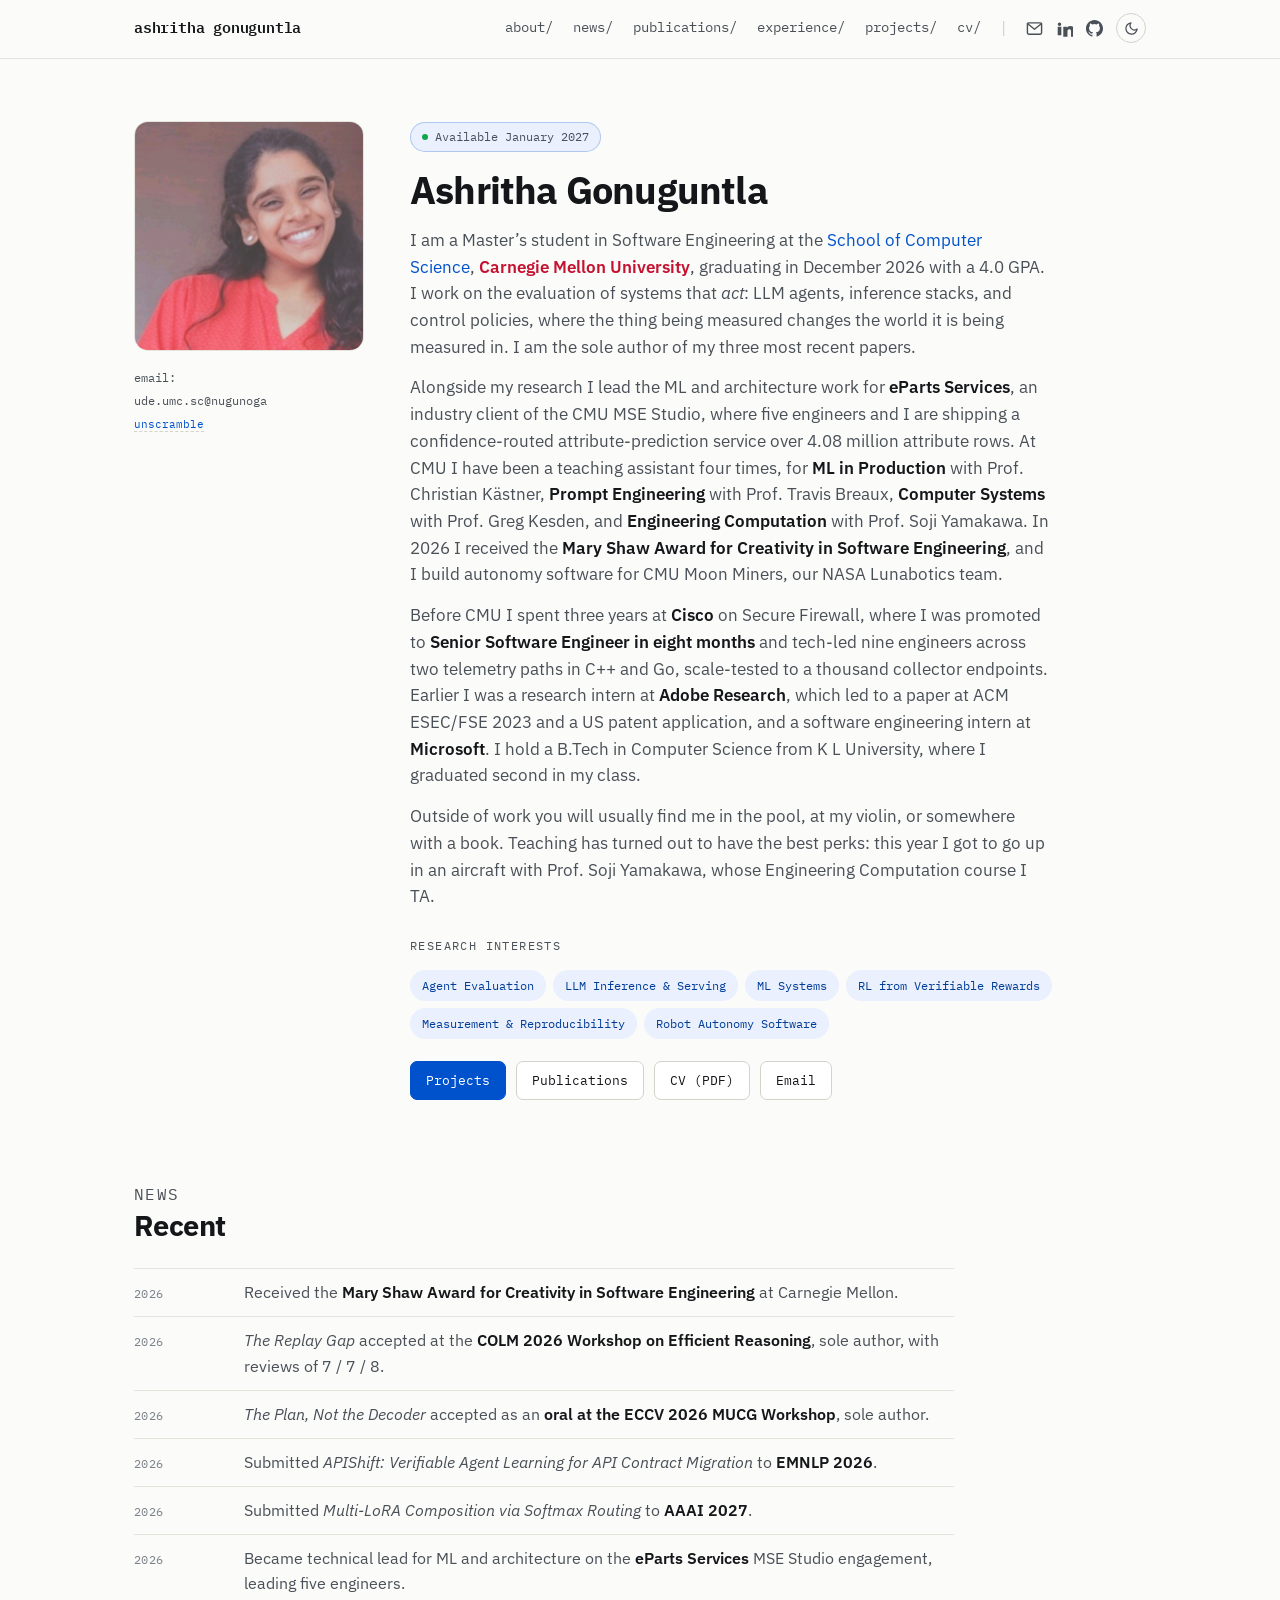
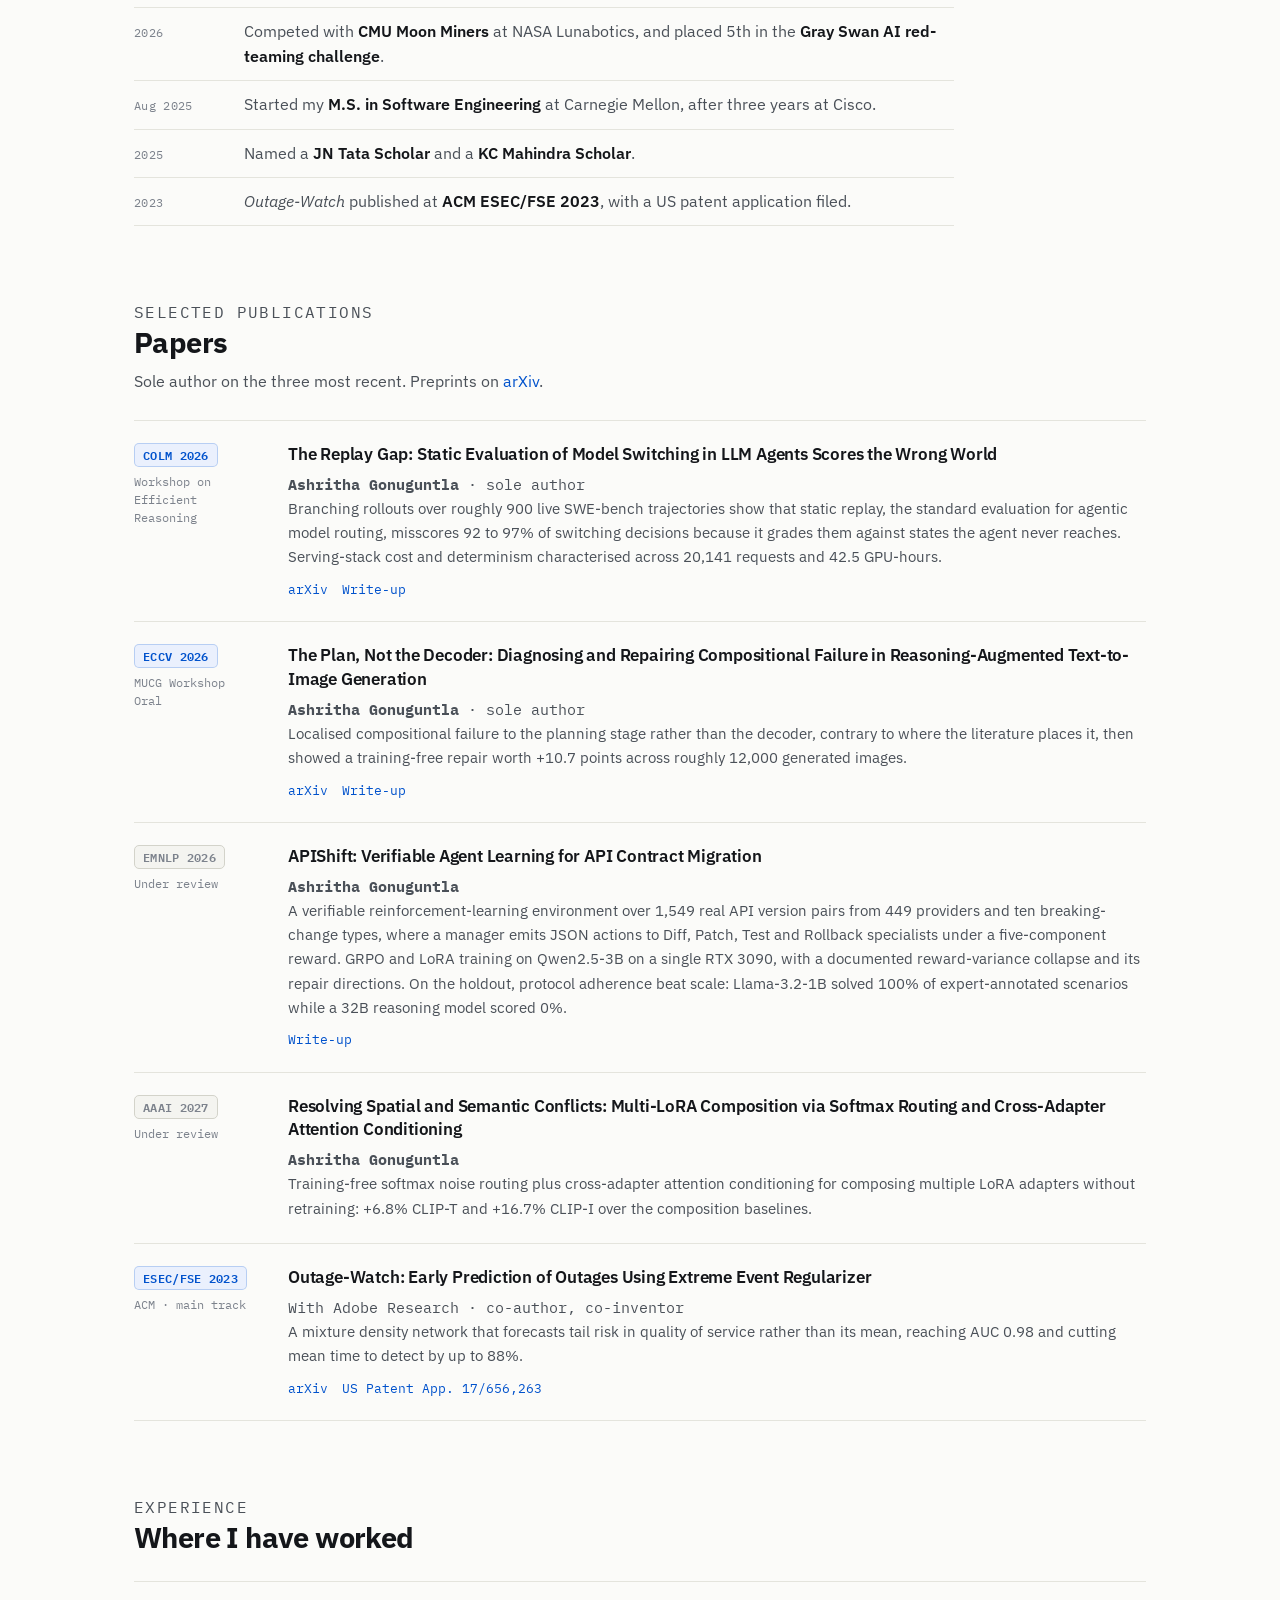
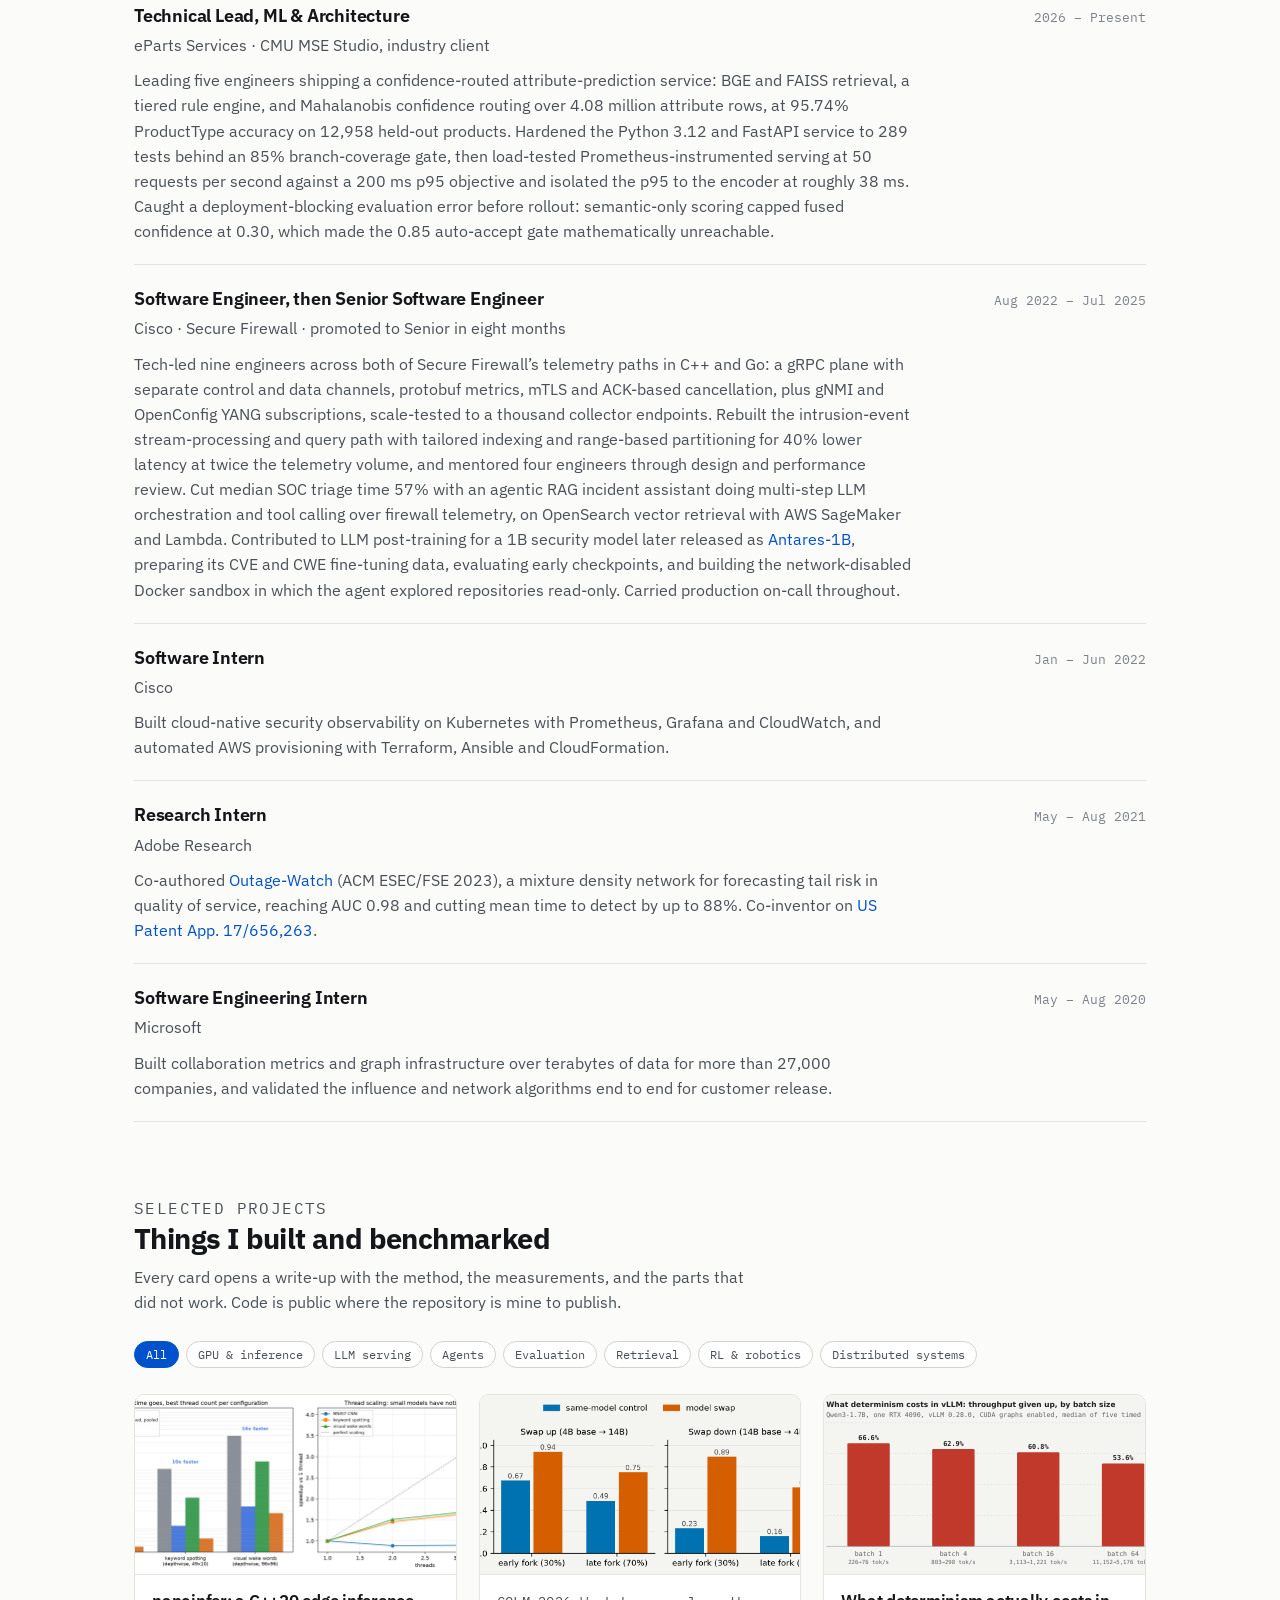
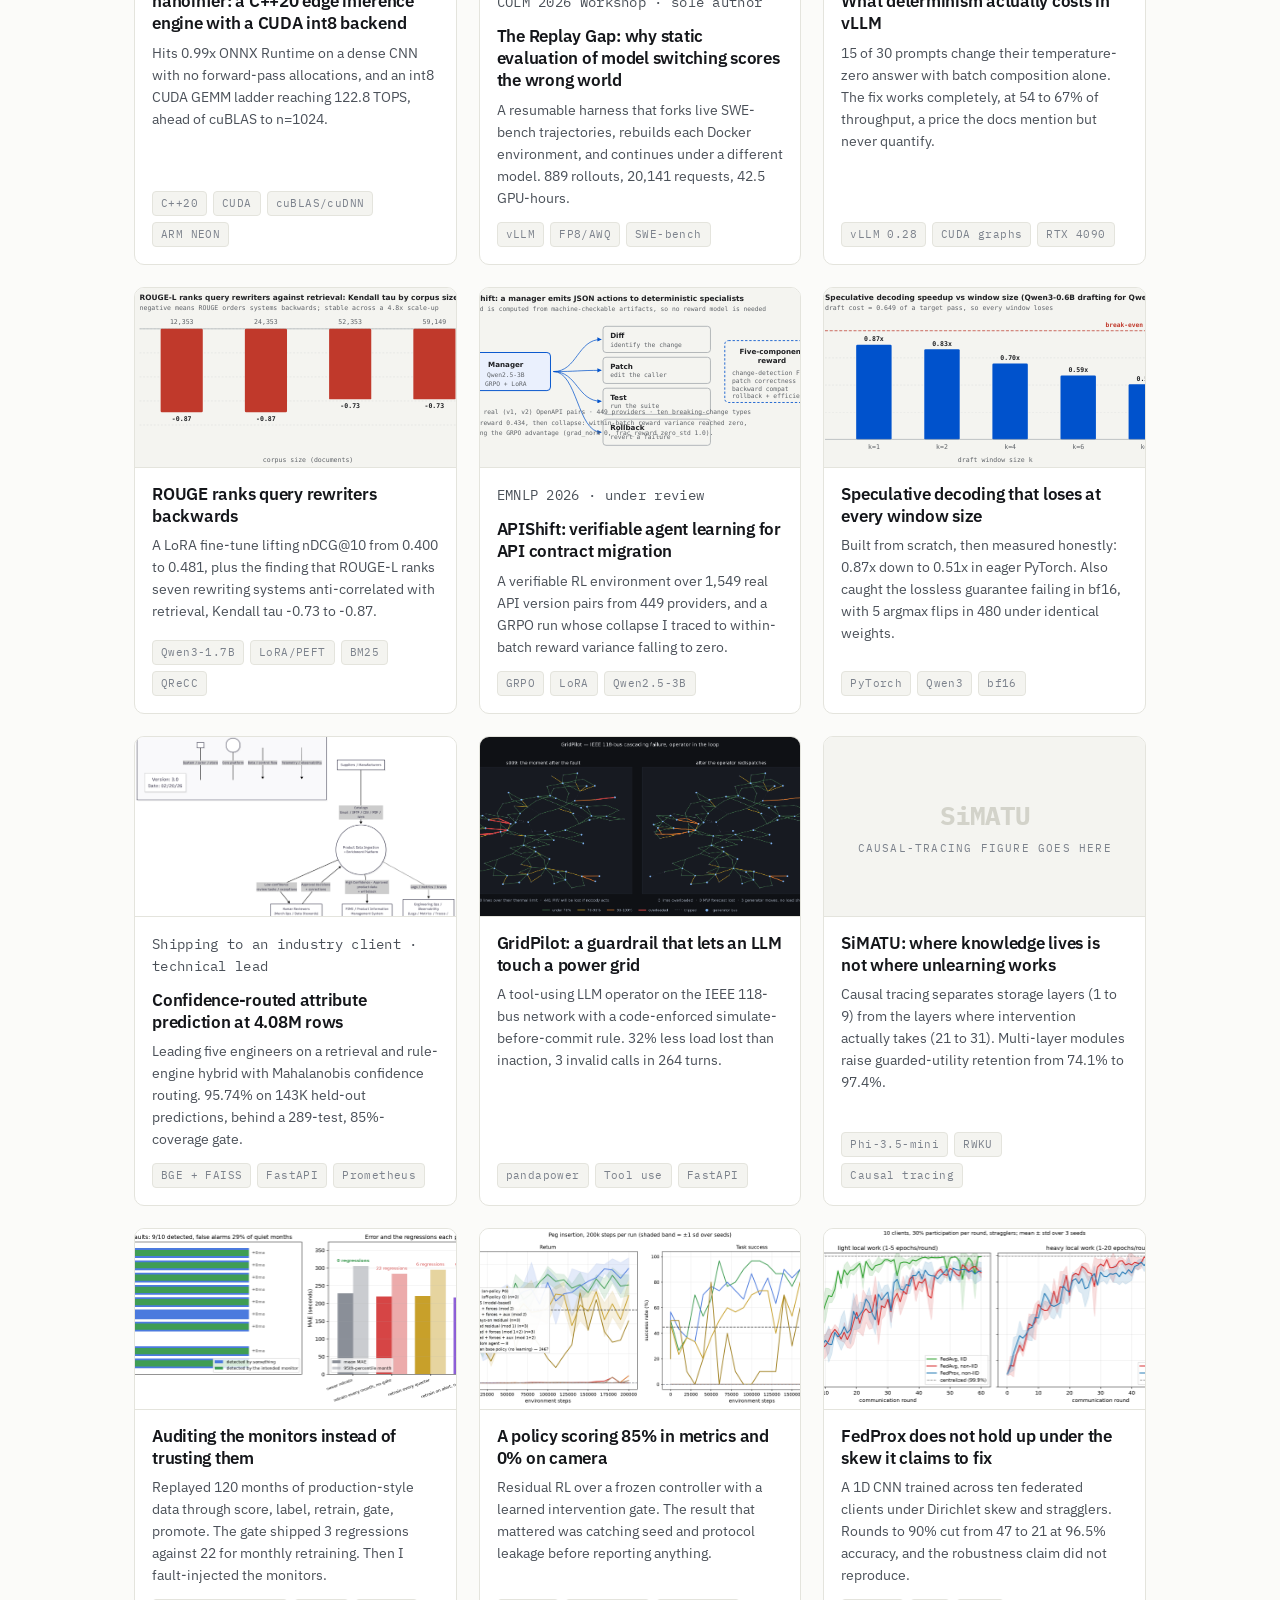
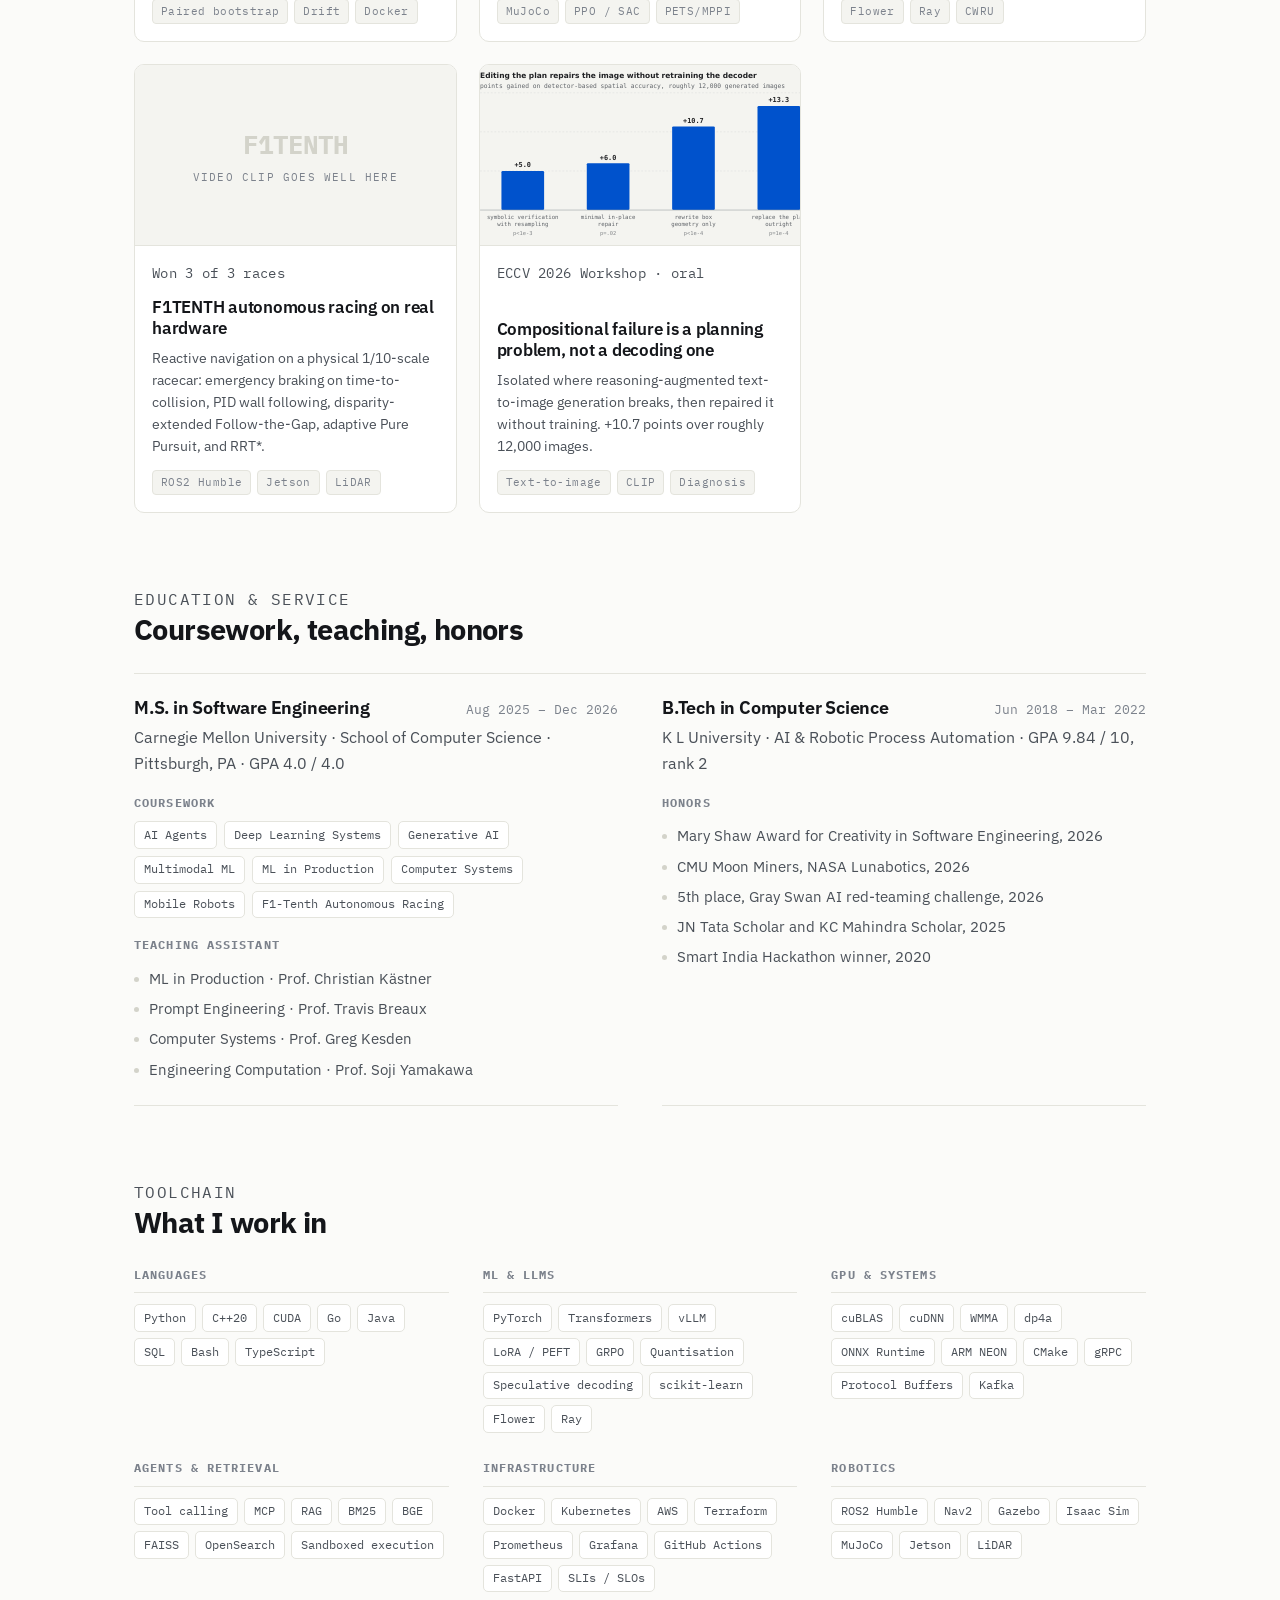
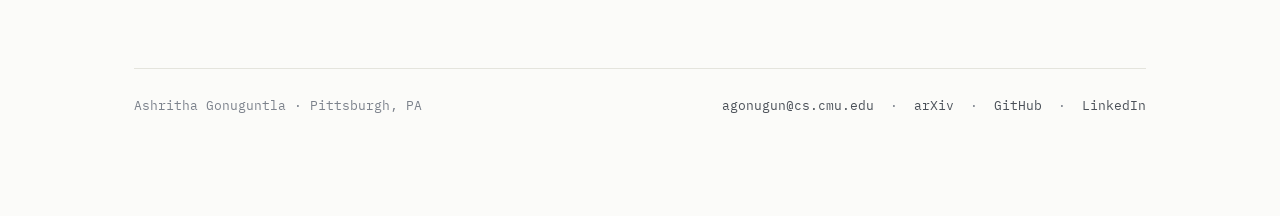
==== index.html @ 60dd76c8 "Remove the Research section; fix two refuted claims in the write-ups Research section and its nav li" ====
<!DOCTYPE html>
<html lang="en">
<head>
<meta charset="utf-8">
<meta name="viewport" content="width=device-width, initial-scale=1">
<title>Ashritha Gonuguntla</title>
<meta name="description" content="Ashritha Gonuguntla, M.S. in Software Engineering at Carnegie Mellon University. Research on the evaluation of systems that act: LLM agents, inference stacks, and control policies.">
<meta property="og:title" content="Ashritha Gonuguntla">
<meta property="og:description" content="Research on the evaluation of systems that act. Agent evaluation, LLM serving, CUDA inference, distributed telemetry.">
<meta property="og:type" content="website">
<link rel="icon" href="assets/img/favicon.svg" type="image/svg+xml">
<link rel="preconnect" href="https://fonts.googleapis.com">
<link rel="preconnect" href="https://fonts.gstatic.com" crossorigin>
<link href="https://fonts.googleapis.com/css2?family=IBM+Plex+Mono:wght@400;500;600&family=IBM+Plex+Sans:ital,wght@0,400;0,500;0,600;0,700;1,400&display=swap" rel="stylesheet">
<link rel="stylesheet" href="assets/css/site.css">
</head>
<body>

<nav class="nav">
  <div class="nav__inner">
    <a href="index.html" class="nav__name">ashritha gonuguntla</a>
    <button class="nav__burger" aria-label="Menu" aria-expanded="false"><span></span><span></span><span></span></button>
    <div class="nav__right">
      <a href="#about" class="nav__link">about/</a>
      <a href="#news" class="nav__link">news/</a>
      <a href="#publications" class="nav__link">publications/</a>
      <a href="#experience" class="nav__link">experience/</a>
      <a href="#projects" class="nav__link">projects/</a>
      <a href="Ashritha_Gonuguntla_CV.pdf" target="_blank" class="nav__link">cv/</a>
      <span class="nav__div">|</span>
      <div class="nav__icons">
        <a href="mailto:agonugun@cs.cmu.edu" aria-label="Email" title="agonugun@cs.cmu.edu">
          <svg width="17" height="17" viewBox="0 0 24 24" fill="none" stroke="currentColor" stroke-width="2" stroke-linecap="round" stroke-linejoin="round"><rect x="2" y="4" width="20" height="16" rx="2"/><path d="M22 5l-10 8L2 5"/></svg>
        </a>
        <a href="https://linkedin.com/in/ashrithagonuguntla" target="_blank" rel="noopener" aria-label="LinkedIn">
          <svg width="17" height="17" viewBox="0 0 24 24" fill="currentColor"><path d="M4.98 3.5a2.5 2.5 0 1 1 0 5 2.5 2.5 0 0 1 0-5zM2.4 21.5h5.16V9.4H2.4v12.1zM10.3 9.4h4.94v1.66h.07c.69-1.24 2.37-2.55 4.88-2.55 5.22 0 6.18 3.24 6.18 7.46v7.53h-5.15v-6.68c0-1.6-.03-3.65-2.32-3.65-2.32 0-2.68 1.74-2.68 3.53v6.8H10.3V9.4z"/></svg>
        </a>
        <a href="https://github.com/AshrithaG" target="_blank" rel="noopener" aria-label="GitHub">
          <svg width="17" height="17" viewBox="0 0 24 24" fill="currentColor"><path d="M12 0C5.37 0 0 5.37 0 12c0 5.3 3.44 9.8 8.2 11.39.6.11.82-.26.82-.58 0-.28-.01-1.04-.01-2.04-3.34.72-4.04-1.61-4.04-1.61-.55-1.39-1.34-1.76-1.34-1.76-1.09-.74.08-.73.08-.73 1.2.08 1.84 1.24 1.84 1.24 1.07 1.83 2.81 1.3 3.5 1 .1-.78.42-1.3.76-1.6-2.67-.3-5.47-1.34-5.47-5.93 0-1.31.47-2.38 1.24-3.22-.14-.3-.54-1.52.1-3.18 0 0 1.01-.32 3.3 1.23a11.5 11.5 0 0 1 6 0c2.29-1.55 3.29-1.23 3.29-1.23.64 1.66.24 2.88.12 3.18.77.84 1.23 1.91 1.23 3.22 0 4.61-2.8 5.63-5.48 5.92.42.36.81 1.1.81 2.22 0 1.6-.01 2.9-.01 3.29 0 .32.21.69.83.57C20.57 21.8 24 17.3 24 12 24 5.37 18.63 0 12 0z"/></svg>
        </a>
        <button class="nav__toggle" aria-label="Toggle theme"></button>
      </div>
    </div>
  </div>
  <div class="scrollbar"></div>
</nav>

<main class="wrap">

  <!-- ============ ABOUT ============ -->
  <section class="hero" id="about">
    <div class="hero__photo">
      <!-- Drop a square photo at assets/img/profile.jpg and it appears. Until then the
           placeholder below shows instead; site.js does the swap on load error. -->
      <img class="hero__img" src="assets/img/profile.jpg" alt="Ashritha Gonuguntla">
      <div class="hero__ph" hidden><b>AG</b>add photo at<br>assets/img/profile.jpg</div>

      <p class="hero__mail">
        email:<br>
        <span class="scram" data-rev="ude.umc.sc@nugunoga">ude.umc.sc@nugunoga</span><br>
        <button class="unscram" type="button">unscramble</button>
      </p>
    </div>

    <div class="hero__text">
      <span class="avail"><i></i>Available January 2027</span>
      <h1>Ashritha Gonuguntla</h1>

      <p>
        I am a Master&rsquo;s student in Software Engineering at the
        <a href="https://www.cmu.edu/scs/" target="_blank" rel="noopener">School of Computer Science</a>,
        <a href="https://www.cmu.edu/" target="_blank" rel="noopener"><span class="cmu-red">Carnegie Mellon University</span></a>,
        graduating in December 2026 with a 4.0 GPA. I work on the evaluation of systems that
        <em>act</em>: LLM agents, inference stacks, and control policies, where the thing being
        measured changes the world it is being measured in. I am the sole author of my three most
        recent papers.
      </p>

      <p>
        Alongside my research I lead the ML and architecture work for <strong>eParts
        Services</strong>, an industry client of the CMU MSE Studio, where five engineers and I are
        shipping a confidence-routed attribute-prediction service over 4.08 million attribute rows.
        At CMU I have been a teaching assistant four times, for <strong>ML in Production</strong>
        with Prof. Christian K&auml;stner, <strong>Prompt Engineering</strong> with Prof. Travis
        Breaux, <strong>Computer Systems</strong> with Prof. Greg Kesden, and <strong>Engineering
        Computation</strong> with Prof. Soji Yamakawa. In 2026 I received the <strong>Mary Shaw
        Award for Creativity in Software Engineering</strong>, and I build autonomy software for CMU
        Moon Miners, our NASA Lunabotics team.
      </p>

      <p>
        Before CMU I spent three years at <strong>Cisco</strong> on Secure Firewall, where I was
        promoted to <strong>Senior Software Engineer in eight months</strong> and tech-led nine
        engineers across two telemetry paths in C++ and Go, scale-tested to a thousand collector
        endpoints. Earlier I was a research intern at <strong>Adobe Research</strong>, which led to a
        paper at ACM ESEC/FSE 2023 and a US patent application, and a software engineering intern at
        <strong>Microsoft</strong>. I hold a B.Tech in Computer Science from K L University, where I
        graduated second in my class.
      </p>

      <p>
        Outside of work you will usually find me in the pool, at my violin, or somewhere with a book.
        Teaching has turned out to have the best perks: this year I got to go up in an aircraft with
        Prof. Soji Yamakawa, whose Engineering Computation course I TA.
      </p>

      <p class="kicker" style="margin-top:26px">Research interests</p>
      <div class="chips">
        <span>Agent Evaluation</span>
        <span>LLM Inference &amp; Serving</span>
        <span>ML Systems</span>
        <span>RL from Verifiable Rewards</span>
        <span>Measurement &amp; Reproducibility</span>
        <span>Robot Autonomy Software</span>
      </div>

      <div class="hero__cta">
        <a class="btn btn--solid" href="#projects">Projects</a>
        <a class="btn" href="#publications">Publications</a>
        <a class="btn" href="Ashritha_Gonuguntla_CV.pdf" target="_blank">CV (PDF)</a>
        <a class="btn" href="mailto:agonugun@cs.cmu.edu">Email</a>
      </div>
    </div>
  </section>

  <!-- ============ NEWS ============ -->
  <div class="section-head" id="news">
    <p class="kicker">News</p>
    <h2>Recent</h2>
  </div>

  <!-- REPLACE: add the exact months. Every item below is taken from your own CV, but only the
       Aug 2025 date is stated there, so the rest are years only. Fill them in before sharing. -->
  <ul class="news">
    <li><span class="news__d">2026</span>
      <span class="news__t">Received the <strong>Mary Shaw Award for Creativity in Software Engineering</strong> at Carnegie Mellon.</span></li>
    <li><span class="news__d">2026</span>
      <span class="news__t"><em>The Replay Gap</em> accepted at the <strong>COLM 2026 Workshop on Efficient Reasoning</strong>,
      sole author, with reviews of 7 / 7 / 8.</span></li>
    <li><span class="news__d">2026</span>
      <span class="news__t"><em>The Plan, Not the Decoder</em> accepted as an <strong>oral at the ECCV 2026 MUCG
      Workshop</strong>, sole author.</span></li>
    <li><span class="news__d">2026</span>
      <span class="news__t">Submitted <em>APIShift: Verifiable Agent Learning for API Contract Migration</em> to
      <strong>EMNLP 2026</strong>.</span></li>
    <li><span class="news__d">2026</span>
      <span class="news__t">Submitted <em>Multi-LoRA Composition via Softmax Routing</em> to <strong>AAAI 2027</strong>.</span></li>
    <li><span class="news__d">2026</span>
      <span class="news__t">Became technical lead for ML and architecture on the <strong>eParts Services</strong> MSE
      Studio engagement, leading five engineers.</span></li>
    <li><span class="news__d">2026</span>
      <span class="news__t">Competed with <strong>CMU Moon Miners</strong> at NASA Lunabotics, and placed 5th in the
      <strong>Gray Swan AI red-teaming challenge</strong>.</span></li>
    <li><span class="news__d">Aug 2025</span>
      <span class="news__t">Started my <strong>M.S. in Software Engineering</strong> at Carnegie Mellon, after three years
      at Cisco.</span></li>
    <li><span class="news__d">2025</span>
      <span class="news__t">Named a <strong>JN Tata Scholar</strong> and a <strong>KC Mahindra Scholar</strong>.</span></li>
    <li><span class="news__d">2023</span>
      <span class="news__t"><em>Outage-Watch</em> published at <strong>ACM ESEC/FSE 2023</strong>, with a US patent
      application filed.</span></li>
  </ul>

  <!-- ============ PUBLICATIONS ============ -->
  <div class="section-head" id="publications">
    <p class="kicker">Selected publications</p>
    <h2>Papers</h2>
    <p>Sole author on the three most recent. Preprints on <a href="https://arxiv.org/search/?searchtype=author&amp;query=Gonuguntla%2C+A" target="_blank" rel="noopener">arXiv</a>.</p>
  </div>

  <div class="pubs">

    <article class="pub">
      <div class="pub__venue">
        <span class="pub__badge">COLM 2026</span>
        <span class="pub__year">Workshop on<br>Efficient Reasoning</span>
      </div>
      <div>
        <h3><a href="https://arxiv.org/abs/2608.08239" target="_blank" rel="noopener">The Replay Gap: Static Evaluation of Model Switching in LLM Agents Scores the Wrong World</a></h3>
        <p class="pub__meta"><strong>Ashritha Gonuguntla</strong> &middot; sole author</p>
        <p>Branching rollouts over roughly 900 live SWE-bench trajectories show that static replay,
           the standard evaluation for agentic model routing, misscores 92 to 97% of switching
           decisions because it grades them against states the agent never reaches. Serving-stack
           cost and determinism characterised across 20,141 requests and 42.5 GPU-hours.</p>
        <div class="pub__links">
          <a href="https://arxiv.org/abs/2608.08239" target="_blank" rel="noopener">arXiv</a>
          <a href="projects/projects.html?p=replay-gap">Write-up</a>
        </div>
      </div>
    </article>

    <article class="pub">
      <div class="pub__venue">
        <span class="pub__badge">ECCV 2026</span>
        <span class="pub__year">MUCG Workshop<br>Oral</span>
      </div>
      <div>
        <h3><a href="https://arxiv.org/abs/2608.21713" target="_blank" rel="noopener">The Plan, Not the Decoder: Diagnosing and Repairing Compositional Failure in Reasoning-Augmented Text-to-Image Generation</a></h3>
        <p class="pub__meta"><strong>Ashritha Gonuguntla</strong> &middot; sole author</p>
        <p>Localised compositional failure to the planning stage rather than the decoder, contrary to
           where the literature places it, then showed a training-free repair worth +10.7 points
           across roughly 12,000 generated images.</p>
        <div class="pub__links">
          <a href="https://arxiv.org/abs/2608.21713" target="_blank" rel="noopener">arXiv</a>
          <a href="projects/projects.html?p=plan-not-the-decoder">Write-up</a>
        </div>
      </div>
    </article>

    

    <article class="pub">
      <div class="pub__venue">
        <span class="pub__badge pub__badge--review">EMNLP 2026</span>
        <span class="pub__year">Under review</span>
      </div>
      <div>
        <h3>APIShift: Verifiable Agent Learning for API Contract Migration</h3>
        <p class="pub__meta"><strong>Ashritha Gonuguntla</strong></p>
        <p>A verifiable reinforcement-learning environment over 1,549 real API version pairs from 449
           providers and ten breaking-change types, where a manager emits JSON actions to Diff,
           Patch, Test and Rollback specialists under a five-component reward. GRPO and LoRA training
           on Qwen2.5-3B on a single RTX 3090, with a documented reward-variance collapse and its
           repair directions. On the holdout, protocol adherence beat scale: Llama-3.2-1B solved 100%
           of expert-annotated scenarios while a 32B reasoning model scored 0%.</p>
        <div class="pub__links"><a href="projects/projects.html?p=apishift">Write-up</a></div>
      </div>
    </article>

    <article class="pub">
      <div class="pub__venue">
        <span class="pub__badge pub__badge--review">AAAI 2027</span>
        <span class="pub__year">Under review</span>
      </div>
      <div>
        <h3>Resolving Spatial and Semantic Conflicts: Multi-LoRA Composition via Softmax Routing and Cross-Adapter Attention Conditioning</h3>
        <p class="pub__meta"><strong>Ashritha Gonuguntla</strong></p>
        <p>Training-free softmax noise routing plus cross-adapter attention conditioning for composing
           multiple LoRA adapters without retraining: +6.8% CLIP-T and +16.7% CLIP-I over the
           composition baselines.</p>
      </div>
    </article>

    <article class="pub">
      <div class="pub__venue">
        <span class="pub__badge">ESEC/FSE 2023</span>
        <span class="pub__year">ACM &middot; main track</span>
      </div>
      <div>
        <h3><a href="https://arxiv.org/abs/2309.17340" target="_blank" rel="noopener">Outage-Watch: Early Prediction of Outages Using Extreme Event Regularizer</a></h3>
        <p class="pub__meta">With Adobe Research &middot; co-author, co-inventor</p>
        <p>A mixture density network that forecasts tail risk in quality of service rather than its
           mean, reaching AUC 0.98 and cutting mean time to detect by up to 88%.</p>
        <div class="pub__links">
          <a href="https://arxiv.org/abs/2309.17340" target="_blank" rel="noopener">arXiv</a>
          <a href="https://patents.google.com/patent/US20230306318A1/en" target="_blank" rel="noopener">US Patent App. 17/656,263</a>
        </div>
      </div>
    </article>

  </div>

  <!-- ============ EXPERIENCE ============ -->
  <div class="section-head" id="experience">
    <p class="kicker">Experience</p>
    <h2>Where I have worked</h2>
  </div>

  <div class="xpp">

    <article class="xpp__item">
      <div class="xpp__head">
        <h3>Technical Lead, ML &amp; Architecture</h3>
        <span class="xpp__date">2026 &ndash; Present</span>
      </div>
      <p class="xpp__org">eParts Services &middot; CMU MSE Studio, industry client</p>
      <p>
        Leading five engineers shipping a confidence-routed attribute-prediction service: BGE and
        FAISS retrieval, a tiered rule engine, and Mahalanobis confidence routing over 4.08 million
        attribute rows, at 95.74% ProductType accuracy on 12,958 held-out products. Hardened the
        Python 3.12 and FastAPI service to 289 tests behind an 85% branch-coverage gate, then
        load-tested Prometheus-instrumented serving at 50 requests per second against a 200 ms p95
        objective and isolated the p95 to the encoder at roughly 38 ms. Caught a deployment-blocking
        evaluation error before rollout: semantic-only scoring capped fused confidence at 0.30,
        which made the 0.85 auto-accept gate mathematically unreachable.
      </p>
    </article>

    <article class="xpp__item">
      <div class="xpp__head">
        <h3>Software Engineer, then Senior Software Engineer</h3>
        <span class="xpp__date">Aug 2022 &ndash; Jul 2025</span>
      </div>
      <p class="xpp__org">Cisco &middot; Secure Firewall &middot; promoted to Senior in eight months</p>
      <p>
        Tech-led nine engineers across both of Secure Firewall&rsquo;s telemetry paths in C++ and Go:
        a gRPC plane with separate control and data channels, protobuf metrics, mTLS and ACK-based
        cancellation, plus gNMI and OpenConfig YANG subscriptions, scale-tested to a thousand
        collector endpoints. Rebuilt the intrusion-event stream-processing and query path with
        tailored indexing and range-based partitioning for 40% lower latency at twice the telemetry
        volume, and mentored four engineers through design and performance review. Cut median SOC
        triage time 57% with an agentic RAG incident assistant doing multi-step LLM orchestration and
        tool calling over firewall telemetry, on OpenSearch vector retrieval with AWS SageMaker and
        Lambda. Contributed to LLM post-training for a 1B security model later released as
        <a href="https://huggingface.co/fdtn-ai/antares-1b" target="_blank" rel="noopener">Antares-1B</a>,
        preparing its CVE and CWE fine-tuning data, evaluating early checkpoints, and building the
        network-disabled Docker sandbox in which the agent explored repositories read-only. Carried
        production on-call throughout.
      </p>
    </article>

    <article class="xpp__item">
      <div class="xpp__head">
        <h3>Software Intern</h3>
        <span class="xpp__date">Jan &ndash; Jun 2022</span>
      </div>
      <p class="xpp__org">Cisco</p>
      <p>
        Built cloud-native security observability on Kubernetes with Prometheus, Grafana and
        CloudWatch, and automated AWS provisioning with Terraform, Ansible and CloudFormation.
      </p>
    </article>

    <article class="xpp__item">
      <div class="xpp__head">
        <h3>Research Intern</h3>
        <span class="xpp__date">May &ndash; Aug 2021</span>
      </div>
      <p class="xpp__org">Adobe Research</p>
      <p>
        Co-authored <a href="https://arxiv.org/abs/2309.17340" target="_blank" rel="noopener">Outage-Watch</a>
        (ACM ESEC/FSE 2023), a mixture density network for forecasting tail risk in quality of
        service, reaching AUC 0.98 and cutting mean time to detect by up to 88%. Co-inventor on
        <a href="https://patents.google.com/patent/US20230306318A1/en" target="_blank" rel="noopener">US Patent App. 17/656,263</a>.
      </p>
    </article>

    <article class="xpp__item">
      <div class="xpp__head">
        <h3>Software Engineering Intern</h3>
        <span class="xpp__date">May &ndash; Aug 2020</span>
      </div>
      <p class="xpp__org">Microsoft</p>
      <p>
        Built collaboration metrics and graph infrastructure over terabytes of data for more than
        27,000 companies, and validated the influence and network algorithms end to end for customer
        release.
      </p>
    </article>

  </div>

  <!-- ============ PROJECTS ============ -->
  <div class="section-head" id="projects">
    <p class="kicker">Selected projects</p>
    <h2>Things I built and benchmarked</h2>
    <p>Every card opens a write-up with the method, the measurements, and the parts that did not work.
       Code is public where the repository is mine to publish.</p>
  </div>

  <div class="filters">
    <button class="filter on" data-filter="all">All</button>
    <button class="filter" data-filter="gpu">GPU &amp; inference</button>
    <button class="filter" data-filter="serving">LLM serving</button>
    <button class="filter" data-filter="agents">Agents</button>
    <button class="filter" data-filter="eval">Evaluation</button>
    <button class="filter" data-filter="retrieval">Retrieval</button>
    <button class="filter" data-filter="rl">RL &amp; robotics</button>
    <button class="filter" data-filter="distributed">Distributed systems</button>
  </div>

  <div class="grid">

    <a class="card" href="projects/projects.html?p=nanoinfer" data-tags="gpu|serving">
      <div class="card__media"><img src="projects/nanoinfer/images/hero.png" alt=""></div>
      <div class="card__body">
        <h3 class="card__title">nanoinfer: a C++20 edge inference engine with a CUDA int8 backend</h3>
        <p>Hits 0.99x ONNX Runtime on a dense CNN with no forward-pass allocations, and an int8 CUDA GEMM
           ladder reaching 122.8 TOPS, ahead of cuBLAS to n=1024.</p>
        <div class="card__tags"><span class="tag">C++20</span><span class="tag">CUDA</span><span class="tag">cuBLAS/cuDNN</span><span class="tag">ARM NEON</span></div>
      </div>
    </a>

    <a class="card" href="projects/projects.html?p=replay-gap" data-tags="serving|eval|agents">
      <div class="card__media"><img src="projects/replay-gap/images/hero.png" alt=""></div>
      <div class="card__body">
        <p class="card__note">COLM 2026 Workshop &middot; sole author</p>
        <h3 class="card__title">The Replay Gap: why static evaluation of model switching scores the wrong world</h3>
        <p>A resumable harness that forks live SWE-bench trajectories, rebuilds each Docker environment,
           and continues under a different model. 889 rollouts, 20,141 requests, 42.5 GPU-hours.</p>
        <div class="card__tags"><span class="tag">vLLM</span><span class="tag">FP8/AWQ</span><span class="tag">SWE-bench</span></div>
      </div>
    </a>

    <a class="card" href="projects/projects.html?p=batch-invariance" data-tags="serving|gpu">
      <div class="card__media"><img src="projects/batch-invariance/images/hero.svg" alt=""></div>
      <div class="card__body">
        <h3 class="card__title">What determinism actually costs in vLLM</h3>
        <p>15 of 30 prompts change their temperature-zero answer with batch composition alone. The fix
           works completely, at 54 to 67% of throughput, a price the docs mention but never quantify.</p>
        <div class="card__tags"><span class="tag">vLLM 0.28</span><span class="tag">CUDA graphs</span><span class="tag">RTX 4090</span></div>
      </div>
    </a>

    <a class="card" href="projects/projects.html?p=query-rewrite-eval" data-tags="retrieval|eval|serving">
      <div class="card__media"><img src="projects/query-rewrite-eval/images/hero.svg" alt=""></div>
      <div class="card__body">
        <h3 class="card__title">ROUGE ranks query rewriters backwards</h3>
        <p>A LoRA fine-tune lifting nDCG@10 from 0.400 to 0.481, plus the finding that ROUGE-L ranks
           seven rewriting systems anti-correlated with retrieval, Kendall tau -0.73 to -0.87.</p>
        <div class="card__tags"><span class="tag">Qwen3-1.7B</span><span class="tag">LoRA/PEFT</span><span class="tag">BM25</span><span class="tag">QReCC</span></div>
      </div>
    </a>

    <a class="card" href="projects/projects.html?p=apishift" data-tags="agents|eval">
      <div class="card__media"><img src="projects/apishift/images/hero.svg" alt=""></div>
      <div class="card__body">
        <p class="card__note">EMNLP 2026 &middot; under review</p>
        <h3 class="card__title">APIShift: verifiable agent learning for API contract migration</h3>
        <p>A verifiable RL environment over 1,549 real API version pairs from 449 providers, and a GRPO
           run whose collapse I traced to within-batch reward variance falling to zero.</p>
        <div class="card__tags"><span class="tag">GRPO</span><span class="tag">LoRA</span><span class="tag">Qwen2.5-3B</span></div>
      </div>
    </a>

    <a class="card" href="projects/projects.html?p=specdec" data-tags="serving|gpu|eval">
      <div class="card__media"><img src="projects/specdec/images/hero.svg" alt=""></div>
      <div class="card__body">
        <h3 class="card__title">Speculative decoding that loses at every window size</h3>
        <p>Built from scratch, then measured honestly: 0.87x down to 0.51x in eager PyTorch. Also caught
           the lossless guarantee failing in bf16, with 5 argmax flips in 480 under identical weights.</p>
        <div class="card__tags"><span class="tag">PyTorch</span><span class="tag">Qwen3</span><span class="tag">bf16</span></div>
      </div>
    </a>

    <a class="card" href="projects/projects.html?p=eparts" data-tags="retrieval|distributed">
      <div class="card__media"><img src="projects/eparts/images/context.png" alt=""></div>
      <div class="card__body">
        <p class="card__note">Shipping to an industry client &middot; technical lead</p>
        <h3 class="card__title">Confidence-routed attribute prediction at 4.08M rows</h3>
        <p>Leading five engineers on a retrieval and rule-engine hybrid with Mahalanobis confidence
           routing. 95.74% on 143K held-out predictions, behind a 289-test, 85%-coverage gate.</p>
        <div class="card__tags"><span class="tag">BGE + FAISS</span><span class="tag">FastAPI</span><span class="tag">Prometheus</span></div>
      </div>
    </a>

    <a class="card" href="projects/projects.html?p=gridpilot" data-tags="agents|eval">
      <div class="card__media"><img src="projects/gridpilot/images/hero.png" alt=""></div>
      <div class="card__body">
        <h3 class="card__title">GridPilot: a guardrail that lets an LLM touch a power grid</h3>
        <p>A tool-using LLM operator on the IEEE 118-bus network with a code-enforced
           simulate-before-commit rule. 32% less load lost than inaction, 3 invalid calls in 264 turns.</p>
        <div class="card__tags"><span class="tag">pandapower</span><span class="tag">Tool use</span><span class="tag">FastAPI</span></div>
      </div>
    </a>

    <a class="card" href="projects/projects.html?p=simatu" data-tags="eval">
      <div class="card__media"><div class="card__ph"><b>SiMATU</b>causal-tracing figure goes here</div></div>
      <div class="card__body">
        <h3 class="card__title">SiMATU: where knowledge lives is not where unlearning works</h3>
        <p>Causal tracing separates storage layers (1 to 9) from the layers where intervention actually
           takes (21 to 31). Multi-layer modules raise guarded-utility retention from 74.1% to 97.4%.</p>
        <div class="card__tags"><span class="tag">Phi-3.5-mini</span><span class="tag">RWKU</span><span class="tag">Causal tracing</span></div>
      </div>
    </a>

    <a class="card" href="projects/projects.html?p=mlops-replay" data-tags="eval|distributed">
      <div class="card__media"><img src="projects/mlops-replay/images/hero.png" alt=""></div>
      <div class="card__body">
        <h3 class="card__title">Auditing the monitors instead of trusting them</h3>
        <p>Replayed 120 months of production-style data through score, label, retrain, gate, promote. The
           gate shipped 3 regressions against 22 for monthly retraining. Then I fault-injected the monitors.</p>
        <div class="card__tags"><span class="tag">Paired bootstrap</span><span class="tag">Drift</span><span class="tag">Docker</span></div>
      </div>
    </a>

    <a class="card" href="projects/projects.html?p=gated-residual-rl" data-tags="rl|eval">
      <div class="card__media"><img src="projects/gated-residual-rl/images/hero.png" alt=""></div>
      <div class="card__body">
        <h3 class="card__title">A policy scoring 85% in metrics and 0% on camera</h3>
        <p>Residual RL over a frozen controller with a learned intervention gate. The result that mattered
           was catching seed and protocol leakage before reporting anything.</p>
        <div class="card__tags"><span class="tag">MuJoCo</span><span class="tag">PPO / SAC</span><span class="tag">PETS/MPPI</span></div>
      </div>
    </a>

    <a class="card" href="projects/projects.html?p=federated-fault-diagnosis" data-tags="distributed|rl">
      <div class="card__media"><img src="projects/federated-fault-diagnosis/images/hero.png" alt=""></div>
      <div class="card__body">
        <h3 class="card__title">FedProx does not hold up under the skew it claims to fix</h3>
        <p>A 1D CNN trained across ten federated clients under Dirichlet skew and stragglers. Rounds to
           90% cut from 47 to 21 at 96.5% accuracy, and the robustness claim did not reproduce.</p>
        <div class="card__tags"><span class="tag">Flower</span><span class="tag">Ray</span><span class="tag">CWRU</span></div>
      </div>
    </a>

    <a class="card" href="projects/projects.html?p=f1tenth" data-tags="rl">
      <div class="card__media"><div class="card__ph"><b>F1TENTH</b>video clip goes well here</div></div>
      <div class="card__body">
        <p class="card__note">Won 3 of 3 races</p>
        <h3 class="card__title">F1TENTH autonomous racing on real hardware</h3>
        <p>Reactive navigation on a physical 1/10-scale racecar: emergency braking on time-to-collision,
           PID wall following, disparity-extended Follow-the-Gap, adaptive Pure Pursuit, and RRT*.</p>
        <div class="card__tags"><span class="tag">ROS2 Humble</span><span class="tag">Jetson</span><span class="tag">LiDAR</span></div>
      </div>
    </a>

    <a class="card" href="projects/projects.html?p=plan-not-the-decoder" data-tags="eval">
      <div class="card__media"><img src="projects/plan-not-the-decoder/images/hero.svg" alt=""></div>
      <div class="card__body">
        <p class="card__note">ECCV 2026 Workshop &middot; oral</p>
        <h3 class="card__title">Compositional failure is a planning problem, not a decoding one</h3>
        <p>Isolated where reasoning-augmented text-to-image generation breaks, then repaired it without
           training. +10.7 points over roughly 12,000 images.</p>
        <div class="card__tags"><span class="tag">Text-to-image</span><span class="tag">CLIP</span><span class="tag">Diagnosis</span></div>
      </div>
    </a>

    

  </div>

  <!-- ============ EDUCATION & SERVICE ============ -->
  <div class="section-head" id="education">
    <p class="kicker">Education &amp; service</p>
    <h2>Coursework, teaching, honors</h2>
  </div>

  <div class="edu">
    <article class="xpp__item">
      <div class="xpp__head">
        <h3>M.S. in Software Engineering</h3>
        <span class="xpp__date">Aug 2025 &ndash; Dec 2026</span>
      </div>
      <p class="xpp__org">Carnegie Mellon University &middot; School of Computer Science &middot; Pittsburgh, PA &middot; GPA 4.0 / 4.0</p>
      <h4>Coursework</h4>
      <div class="chips chips--sm">
        <span>AI Agents</span><span>Deep Learning Systems</span><span>Generative AI</span>
        <span>Multimodal ML</span><span>ML in Production</span><span>Computer Systems</span>
        <span>Mobile Robots</span><span>F1-Tenth Autonomous Racing</span>
      </div>
      <h4>Teaching assistant</h4>
      <ul class="plain">
        <li>ML in Production &middot; Prof. Christian K&auml;stner</li>
        <li>Prompt Engineering &middot; Prof. Travis Breaux</li>
        <li>Computer Systems &middot; Prof. Greg Kesden</li>
        <li>Engineering Computation &middot; Prof. Soji Yamakawa</li>
      </ul>
    </article>

    <article class="xpp__item">
      <div class="xpp__head">
        <h3>B.Tech in Computer Science</h3>
        <span class="xpp__date">Jun 2018 &ndash; Mar 2022</span>
      </div>
      <p class="xpp__org">K L University &middot; AI &amp; Robotic Process Automation &middot; GPA 9.84 / 10, rank 2</p>
      <h4>Honors</h4>
      <ul class="plain">
        <li>Mary Shaw Award for Creativity in Software Engineering, 2026</li>
        <li>CMU Moon Miners, NASA Lunabotics, 2026</li>
        <li>5th place, Gray Swan AI red-teaming challenge, 2026</li>
        <li>JN Tata Scholar and KC Mahindra Scholar, 2025</li>
        <li>Smart India Hackathon winner, 2020</li>
      </ul>
    </article>
  </div>

  <!-- ============ TOOLCHAIN ============ -->
  <div class="section-head" id="toolchain">
    <p class="kicker">Toolchain</p>
    <h2>What I work in</h2>
  </div>

  <div class="tools">
    <div>
      <h4>Languages</h4>
      <div class="tools__tags"><span>Python</span><span>C++20</span><span>CUDA</span><span>Go</span><span>Java</span><span>SQL</span><span>Bash</span><span>TypeScript</span></div>
    </div>
    <div>
      <h4>ML &amp; LLMs</h4>
      <div class="tools__tags"><span>PyTorch</span><span>Transformers</span><span>vLLM</span><span>LoRA / PEFT</span><span>GRPO</span><span>Quantisation</span><span>Speculative decoding</span><span>scikit-learn</span><span>Flower</span><span>Ray</span></div>
    </div>
    <div>
      <h4>GPU &amp; systems</h4>
      <div class="tools__tags"><span>cuBLAS</span><span>cuDNN</span><span>WMMA</span><span>dp4a</span><span>ONNX Runtime</span><span>ARM NEON</span><span>CMake</span><span>gRPC</span><span>Protocol Buffers</span><span>Kafka</span></div>
    </div>
    <div>
      <h4>Agents &amp; retrieval</h4>
      <div class="tools__tags"><span>Tool calling</span><span>MCP</span><span>RAG</span><span>BM25</span><span>BGE</span><span>FAISS</span><span>OpenSearch</span><span>Sandboxed execution</span></div>
    </div>
    <div>
      <h4>Infrastructure</h4>
      <div class="tools__tags"><span>Docker</span><span>Kubernetes</span><span>AWS</span><span>Terraform</span><span>Prometheus</span><span>Grafana</span><span>GitHub Actions</span><span>FastAPI</span><span>SLIs / SLOs</span></div>
    </div>
    <div>
      <h4>Robotics</h4>
      <div class="tools__tags"><span>ROS2 Humble</span><span>Nav2</span><span>Gazebo</span><span>Isaac Sim</span><span>MuJoCo</span><span>Jetson</span><span>LiDAR</span></div>
    </div>
  </div>

  <footer class="footer">
    <span>Ashritha Gonuguntla &middot; Pittsburgh, PA</span>
    <span>
      <a href="mailto:agonugun@cs.cmu.edu">agonugun@cs.cmu.edu</a> &nbsp;&middot;&nbsp;
      <a href="https://arxiv.org/search/?searchtype=author&amp;query=Gonuguntla%2C+A" target="_blank" rel="noopener">arXiv</a> &nbsp;&middot;&nbsp;
      <a href="https://github.com/AshrithaG" target="_blank" rel="noopener">GitHub</a> &nbsp;&middot;&nbsp;
      <a href="https://linkedin.com/in/ashrithagonuguntla" target="_blank" rel="noopener">LinkedIn</a>
    </span>
  </footer>

</main>

<button class="gotop" aria-label="Back to top">
  <svg width="18" height="18" viewBox="0 0 24 24" fill="none" stroke="currentColor" stroke-width="2.5" stroke-linecap="round" stroke-linejoin="round"><polyline points="18 15 12 9 6 15"/></svg>
</button>

<script src="assets/js/site.js"></script>
</body>
</html>
---- assets/css/site.css ----
/* ============================================================
   ashrithag.github.io — base stylesheet
   ============================================================ */

:root {
  --bg:        #fbfbf9;
  --bg-alt:    #ffffff;
  --bg-sunk:   #f4f4f0;
  --ink:       #14161a;
  --ink-2:     #4a5058;
  --ink-3:     #7c828c;
  --line:      #e4e4dd;
  --line-2:    #d3d3ca;
  --accent:    #0052cc;
  --accent-2:  #003d99;
  --accent-soft: #eaf0fd;
  --cmu:       #c41230;
  --radius:    10px;
  --maxw:      1060px;
  --sans: "IBM Plex Sans", -apple-system, BlinkMacSystemFont, "Segoe UI", Helvetica, Arial, sans-serif;
  --mono: "IBM Plex Mono", ui-monospace, SFMono-Regular, Menlo, Consolas, monospace;
  --serif: "IBM Plex Serif", Georgia, serif;
}

html[data-theme="dark"] {
  --bg:        #0e1013;
  --bg-alt:    #15181d;
  --bg-sunk:   #1a1e24;
  --ink:       #eceef1;
  --ink-2:     #a8afb8;
  --ink-3:     #767d87;
  --line:      #262a31;
  --line-2:    #333943;
  --accent:    #6b9bff;
  --accent-2:  #93b6ff;
  --accent-soft: #16233d;
  --cmu:       #ff6b81;
}

* { box-sizing: border-box; }

html { scroll-behavior: smooth; scroll-padding-top: 90px; }
@media (prefers-reduced-motion: reduce) { html { scroll-behavior: auto; } }

body {
  margin: 0;
  background: var(--bg);
  color: var(--ink);
  font-family: var(--sans);
  font-size: 16.5px;
  line-height: 1.62;
  -webkit-font-smoothing: antialiased;
  text-rendering: optimizeLegibility;
}

a { color: var(--accent); text-decoration: none; }
a:hover { color: var(--accent-2); text-decoration: underline; text-underline-offset: 3px; }
img, video { max-width: 100%; }
::selection { background: var(--accent-soft); color: var(--ink); }

.cmu-red { color: var(--cmu); font-weight: 600; }

/* ---------- Nav ---------- */
.nav {
  position: sticky; top: 0; z-index: 60;
  background: color-mix(in srgb, var(--bg) 88%, transparent);
  backdrop-filter: saturate(180%) blur(12px);
  -webkit-backdrop-filter: saturate(180%) blur(12px);
  border-bottom: 1px solid var(--line);
}
.nav__inner {
  max-width: var(--maxw); margin: 0 auto;
  padding: 13px 24px;
  display: flex; align-items: center; justify-content: space-between; gap: 16px;
}
.nav__name {
  font-family: var(--mono); font-weight: 600; font-size: 15px;
  color: var(--ink); letter-spacing: -0.2px; white-space: nowrap;
}
.nav__name:hover { color: var(--accent); text-decoration: none; }
.nav__right { display: flex; align-items: center; gap: 20px; }
.nav__link {
  font-family: var(--mono); font-size: 13.5px; color: var(--ink-2);
  padding: 2px 0; border-bottom: 1.5px solid transparent;
}
.nav__link:hover, .nav__link.active { color: var(--accent); border-bottom-color: var(--accent); text-decoration: none; }
.nav__div { color: var(--line-2); user-select: none; }
.nav__icons { display: flex; align-items: center; gap: 13px; }
.nav__icons a { color: var(--ink-2); display: flex; }
.nav__icons a:hover { color: var(--accent); }
.nav__toggle {
  background: none; border: 1px solid var(--line-2); color: var(--ink-2);
  width: 30px; height: 30px; border-radius: 50%; cursor: pointer;
  display: flex; align-items: center; justify-content: center; padding: 0;
}
.nav__toggle:hover { color: var(--accent); border-color: var(--accent); }
.nav__burger { display: none; background: none; border: 0; cursor: pointer; padding: 6px; }
.nav__burger span { display: block; width: 20px; height: 2px; background: var(--ink); margin: 4px 0; border-radius: 2px; transition: .22s; }

.scrollbar { height: 2px; background: var(--accent); width: 0; transition: width .1s linear; }

/* ---------- Layout ---------- */
.wrap { max-width: var(--maxw); margin: 0 auto; padding: 0 24px 100px; }

.kicker {
  font-family: var(--mono); font-size: 12px; letter-spacing: 1.4px;
  text-transform: uppercase; color: var(--ink-3); margin: 0 0 8px;
}
.section-head { margin: 74px 0 26px; }
.section-head h2 {
  font-size: 29px; line-height: 1.2; margin: 0; letter-spacing: -0.6px; font-weight: 700;
}
.section-head p { color: var(--ink-2); margin: 9px 0 0; font-size: 15.5px; max-width: 62ch; }

/* ---------- Hero ---------- */
.hero {
  display: grid; grid-template-columns: 230px 1fr; gap: 46px;
  align-items: start; padding: 62px 0 8px;
}
.hero__photo {
  width: 230px; height: 230px; border-radius: 14px; overflow: hidden;
  background: var(--bg-sunk); border: 1px solid var(--line);
  display: flex; align-items: center; justify-content: center;
}
.hero__photo img { width: 100%; height: 100%; object-fit: cover; display: block; }
.hero__ph { text-align: center; color: var(--ink-3); font-family: var(--mono); font-size: 11.5px; padding: 14px; line-height: 1.5; }
.hero__ph b { display: block; font-size: 44px; color: var(--line-2); letter-spacing: 2px; margin-bottom: 6px; }
.hero h1 { font-size: 33px; line-height: 1.24; margin: 0 0 4px; letter-spacing: -0.8px; font-weight: 700; }
.hero__role {
  font-family: var(--mono); font-size: 13.5px; color: var(--ink-3);
  margin: 0 0 18px; letter-spacing: .2px;
}
.hero p { margin: 0 0 14px; color: var(--ink-2); max-width: 64ch; }
.hero p strong { color: var(--ink); font-weight: 600; }
.hero__cta { display: flex; flex-wrap: wrap; gap: 10px; margin-top: 22px; }
.btn {
  font-family: var(--mono); font-size: 13px; padding: 8px 15px;
  border-radius: 7px; border: 1px solid var(--line-2); color: var(--ink);
  background: var(--bg-alt); transition: .16s;
}
.btn:hover { border-color: var(--accent); color: var(--accent); text-decoration: none; transform: translateY(-1px); }
.btn--solid { background: var(--accent); border-color: var(--accent); color: #fff; }
.btn--solid:hover { background: var(--accent-2); border-color: var(--accent-2); color: #fff; }

.avail {
  display: inline-flex; align-items: center; gap: 7px; margin-bottom: 14px;
  font-family: var(--mono); font-size: 12px; color: var(--ink-2);
  background: var(--accent-soft); border: 1px solid color-mix(in srgb, var(--accent) 26%, transparent);
  padding: 4px 11px; border-radius: 100px;
}
.avail i { width: 6px; height: 6px; border-radius: 50%; background: #14a44d; display: block; }

/* ---------- Publications ---------- */
.pubs { display: flex; flex-direction: column; gap: 0; }
.pub {
  display: grid; grid-template-columns: 132px 1fr; gap: 22px;
  padding: 22px 0; border-top: 1px solid var(--line);
}
.pub:last-child { border-bottom: 1px solid var(--line); }
.pub__venue { font-family: var(--mono); font-size: 12px; line-height: 1.5; }
.pub__badge {
  display: inline-block; padding: 2px 8px; border-radius: 5px;
  background: var(--accent-soft); color: var(--accent);
  border: 1px solid color-mix(in srgb, var(--accent) 22%, transparent);
  font-weight: 600; letter-spacing: .3px;
}
.pub__badge--review { background: var(--bg-sunk); color: var(--ink-3); border-color: var(--line-2); }
.pub__year { display: block; color: var(--ink-3); margin-top: 6px; }
.pub h3 { margin: 0 0 6px; font-size: 17px; line-height: 1.4; font-weight: 600; letter-spacing: -0.2px; }
.pub h3 a { color: var(--ink); }
.pub h3 a:hover { color: var(--accent); }
.pub__meta { font-family: var(--mono); font-size: 12.5px; color: var(--ink-3); margin: 0 0 8px; }
.pub p { margin: 0; color: var(--ink-2); font-size: 15px; }
.pub__links { margin-top: 9px; display: flex; gap: 14px; font-family: var(--mono); font-size: 12.5px; }

/* ---------- Project grid ---------- */
.filters { display: flex; flex-wrap: wrap; gap: 7px; margin: 0 0 26px; }
.filter {
  font-family: var(--mono); font-size: 12px; padding: 5px 11px; border-radius: 100px;
  border: 1px solid var(--line-2); background: var(--bg-alt); color: var(--ink-2);
  cursor: pointer; transition: .15s;
}
.filter:hover { border-color: var(--accent); color: var(--accent); }
.filter.on { background: var(--accent); border-color: var(--accent); color: #fff; }

.grid { display: grid; grid-template-columns: repeat(auto-fill, minmax(310px, 1fr)); gap: 22px; }
.card {
  display: flex; flex-direction: column; overflow: hidden;
  background: var(--bg-alt); border: 1px solid var(--line);
  border-radius: var(--radius); transition: .2s ease; color: inherit;
}
.card:hover {
  text-decoration: none; transform: translateY(-3px);
  border-color: color-mix(in srgb, var(--accent) 45%, var(--line));
  box-shadow: 0 10px 26px -14px rgba(20,22,26,.28);
}
html[data-theme="dark"] .card:hover { box-shadow: 0 10px 26px -12px rgba(0,0,0,.7); }
.card__media {
  aspect-ratio: 16 / 9; background: var(--bg-sunk);
  border-bottom: 1px solid var(--line); overflow: hidden;
  display: flex; align-items: center; justify-content: center; position: relative;
}
.card__media img, .card__media video { width: 100%; height: 100%; object-fit: cover; display: block; }
.card__ph {
  font-family: var(--mono); font-size: 11px; color: var(--ink-3);
  letter-spacing: 1.2px; text-transform: uppercase; text-align: center; padding: 12px;
}
.card__ph b { display: block; font-size: 26px; letter-spacing: -1px; color: var(--line-2); text-transform: none; margin-bottom: 4px; }
.card__body { padding: 16px 17px 17px; display: flex; flex-direction: column; flex: 1; }
.card__title { margin: 0 0 7px; font-size: 16.5px; line-height: 1.32; font-weight: 600; letter-spacing: -0.25px; color: var(--ink); }
.card p { margin: 0 0 13px; font-size: 14.2px; color: var(--ink-2); line-height: 1.55; flex: 1; }
.card__tags { display: flex; flex-wrap: wrap; gap: 6px; }
.tag {
  font-family: var(--mono); font-size: 10.5px; letter-spacing: .4px;
  padding: 3px 8px; border-radius: 4px; background: var(--bg-sunk);
  color: var(--ink-3); border: 1px solid var(--line);
}
.card__note {
  font-family: var(--mono); font-size: 11px; color: var(--accent);
  margin: 0 0 8px; letter-spacing: .3px;
}

/* ---------- Experience ---------- */
.xp { border-top: 1px solid var(--line); }
.xp__row {
  display: grid; grid-template-columns: 158px 1fr 132px; gap: 20px;
  padding: 15px 0; border-bottom: 1px solid var(--line); align-items: baseline;
}
.xp__org { font-weight: 600; font-size: 15.5px; }
.xp__role { color: var(--ink-2); font-size: 15px; }
.xp__date { font-family: var(--mono); font-size: 12.5px; color: var(--ink-3); text-align: right; }

/* ---------- Toolchain ---------- */
.tools { display: grid; grid-template-columns: repeat(auto-fit, minmax(240px, 1fr)); gap: 26px 34px; }
.tools h4 {
  font-family: var(--mono); font-size: 11.5px; letter-spacing: 1.1px; text-transform: uppercase;
  color: var(--ink-3); margin: 0 0 11px; padding-bottom: 8px; border-bottom: 1px solid var(--line);
}
.tools__tags { display: flex; flex-wrap: wrap; gap: 6px; }
.tools__tags span {
  font-family: var(--mono); font-size: 11.5px; padding: 3.5px 9px; border-radius: 5px;
  background: var(--bg-alt); border: 1px solid var(--line); color: var(--ink-2);
}

/* ---------- Footer ---------- */
.footer {
  border-top: 1px solid var(--line); margin-top: 76px; padding: 26px 0 0;
  display: flex; justify-content: space-between; flex-wrap: wrap; gap: 12px;
  font-family: var(--mono); font-size: 12.5px; color: var(--ink-3);
}
.footer a { color: var(--ink-2); }

/* ---------- Go top ---------- */
.gotop {
  position: fixed; right: 22px; bottom: 22px; width: 40px; height: 40px;
  border-radius: 50%; border: 1px solid var(--line-2); background: var(--bg-alt);
  color: var(--ink-2); cursor: pointer; display: none; align-items: center; justify-content: center;
  z-index: 50; box-shadow: 0 4px 14px -6px rgba(0,0,0,.3);
}
.gotop.show { display: flex; }
.gotop:hover { color: var(--accent); border-color: var(--accent); }

/* ---------- Responsive ---------- */
@media (max-width: 860px) {
  .hero { grid-template-columns: 1fr; gap: 26px; padding-top: 40px; }
  .hero__photo { width: 154px; height: 154px; }
  .hero h1 { font-size: 27px; }
  .pub { grid-template-columns: 1fr; gap: 8px; }
  .pub__year { display: inline; margin-left: 8px; }
  .xp__row { grid-template-columns: 1fr; gap: 2px; padding: 13px 0; }
  .xp__date { text-align: left; }
}
@media (max-width: 720px) {
  body { font-size: 16px; }
  .wrap { padding: 0 18px 70px; }
  .nav__inner { padding: 11px 18px; }
  .nav__burger { display: block; }
  .nav__right {
    position: absolute; top: 100%; right: 0; left: 0;
    background: var(--bg-alt); border-bottom: 1px solid var(--line);
    flex-direction: column; align-items: flex-start; gap: 4px; padding: 14px 18px 18px;
    display: none;
  }
  .nav__right.open { display: flex; }
  .nav__div { display: none; }
  .nav__icons { margin-top: 8px; gap: 18px; }
  .grid { grid-template-columns: 1fr; }
  .section-head { margin: 52px 0 20px; }
  .section-head h2 { font-size: 24px; }
}

/* ============================================================
   Academic-homepage layer (2026-09-08)
   Adds: research prose, news feed, prose experience, education,
   interest chips, scrambled email. Reuses the existing tokens.
   ============================================================ */

/* the name now sits alone as an H1, so it can be larger and calmer */
.hero h1 { font-size: 38px; margin-bottom: 14px; }

/* photo column becomes a stack: portrait + contact block */
.hero__photo {
  width: 230px; height: auto; border: 0; background: none;
  border-radius: 0; overflow: visible; display: block;
}
.hero__photo > .hero__ph,
.hero__photo > .hero__img {
  width: 230px; height: 230px; border-radius: 14px; object-fit: cover;
  background: var(--bg-sunk); border: 1px solid var(--line);
  display: flex; align-items: center; justify-content: center;
}
/* the display:flex above outranks the hidden attribute's UA display:none,
   so the placeholder needs this or it renders alongside the photo */
.hero__photo > [hidden] { display: none !important; }
.hero__mail {
  font-family: var(--mono); font-size: 12px; color: var(--ink-3);
  margin: 16px 0 0 !important; line-height: 1.9; max-width: none !important;
}
.scram { color: var(--ink-2); word-break: break-all; }
.unscram {
  font-family: var(--mono); font-size: 11px; margin-top: 4px; cursor: pointer;
  background: none; border: 0; border-bottom: 1px dashed var(--line-2);
  color: var(--accent); padding: 0;
}
.unscram:hover { color: var(--accent-2); border-bottom-style: solid; }

/* a slot the page owner still has to fill */
.todo {
  border-left: 3px solid var(--line-2); padding: 10px 0 10px 14px;
  background: var(--bg-sunk); color: var(--ink-3) !important;
  font-style: italic; border-radius: 0 6px 6px 0;
}

/* interest / coursework chips */
.chips { display: flex; flex-wrap: wrap; gap: 7px; }
.chips span {
  font-family: var(--mono); font-size: 12px; padding: 5px 11px; border-radius: 20px;
  background: var(--accent-soft); border: 1px solid transparent; color: var(--accent-2);
}
.chips--sm span {
  font-size: 11.5px; padding: 3.5px 9px; border-radius: 5px;
  background: var(--bg-alt); border-color: var(--line); color: var(--ink-2);
}

/* research narrative */
.prose { max-width: 74ch; }
.prose p { color: var(--ink-2); margin: 0 0 17px; }
.prose p:first-child {
  font-size: 18.5px; line-height: 1.55; color: var(--ink); font-weight: 500;
}
.prose a { font-weight: 500; }

/* news feed */
.news { list-style: none; margin: 0; padding: 0; max-width: 82ch; }
.news li {
  display: grid; grid-template-columns: 92px 1fr; gap: 18px;
  padding: 11px 0; border-bottom: 1px solid var(--line);
  color: var(--ink-2); font-size: 15.5px; align-items: baseline;
  /* both children must be elements: a bare text node would become its own grid cell */
}
.news li:first-child { border-top: 1px solid var(--line); }
.news__d {
  font-family: var(--mono); font-size: 12px; color: var(--ink-3);
  letter-spacing: .3px; white-space: nowrap;
}
.news strong { color: var(--ink); font-weight: 600; }

/* experience and education as prose entries */
.xpp, .edu { border-top: 1px solid var(--line); }
.xpp__item { padding: 20px 0; border-bottom: 1px solid var(--line); }
.xpp__head {
  display: flex; justify-content: space-between; align-items: baseline;
  gap: 18px; flex-wrap: wrap;
}
.xpp__head h3 { font-size: 17.5px; margin: 0; font-weight: 650; letter-spacing: -0.2px; }
.xpp__date { font-family: var(--mono); font-size: 12.5px; color: var(--ink-3); white-space: nowrap; }
.xpp__org { font-size: 14.5px; color: var(--ink-3); margin: 3px 0 10px !important; }
.xpp__item > p { color: var(--ink-2); margin: 0; max-width: 78ch; font-size: 15.5px; }
.xpp__item h4 {
  font-family: var(--mono); font-size: 11.5px; letter-spacing: 1.1px; text-transform: uppercase;
  color: var(--ink-3); margin: 18px 0 9px;
}
.plain { list-style: none; margin: 0; padding: 0; }
.plain li {
  color: var(--ink-2); font-size: 15px; padding: 3px 0 3px 15px; position: relative;
}
.plain li::before {
  content: ""; position: absolute; left: 0; top: 13px;
  width: 5px; height: 5px; border-radius: 50%; background: var(--line-2);
}
.edu { display: grid; grid-template-columns: repeat(auto-fit, minmax(330px, 1fr)); gap: 0 44px; }

@media (max-width: 760px) {
  .hero__photo, .hero__photo > .hero__ph, .hero__photo > .hero__img { width: 100%; }
  .hero__photo > .hero__ph, .hero__photo > .hero__img { height: 260px; }
  .hero h1 { font-size: 31px; }
  .news li { grid-template-columns: 1fr; gap: 2px; }
  .prose p:first-child { font-size: 17px; }
}
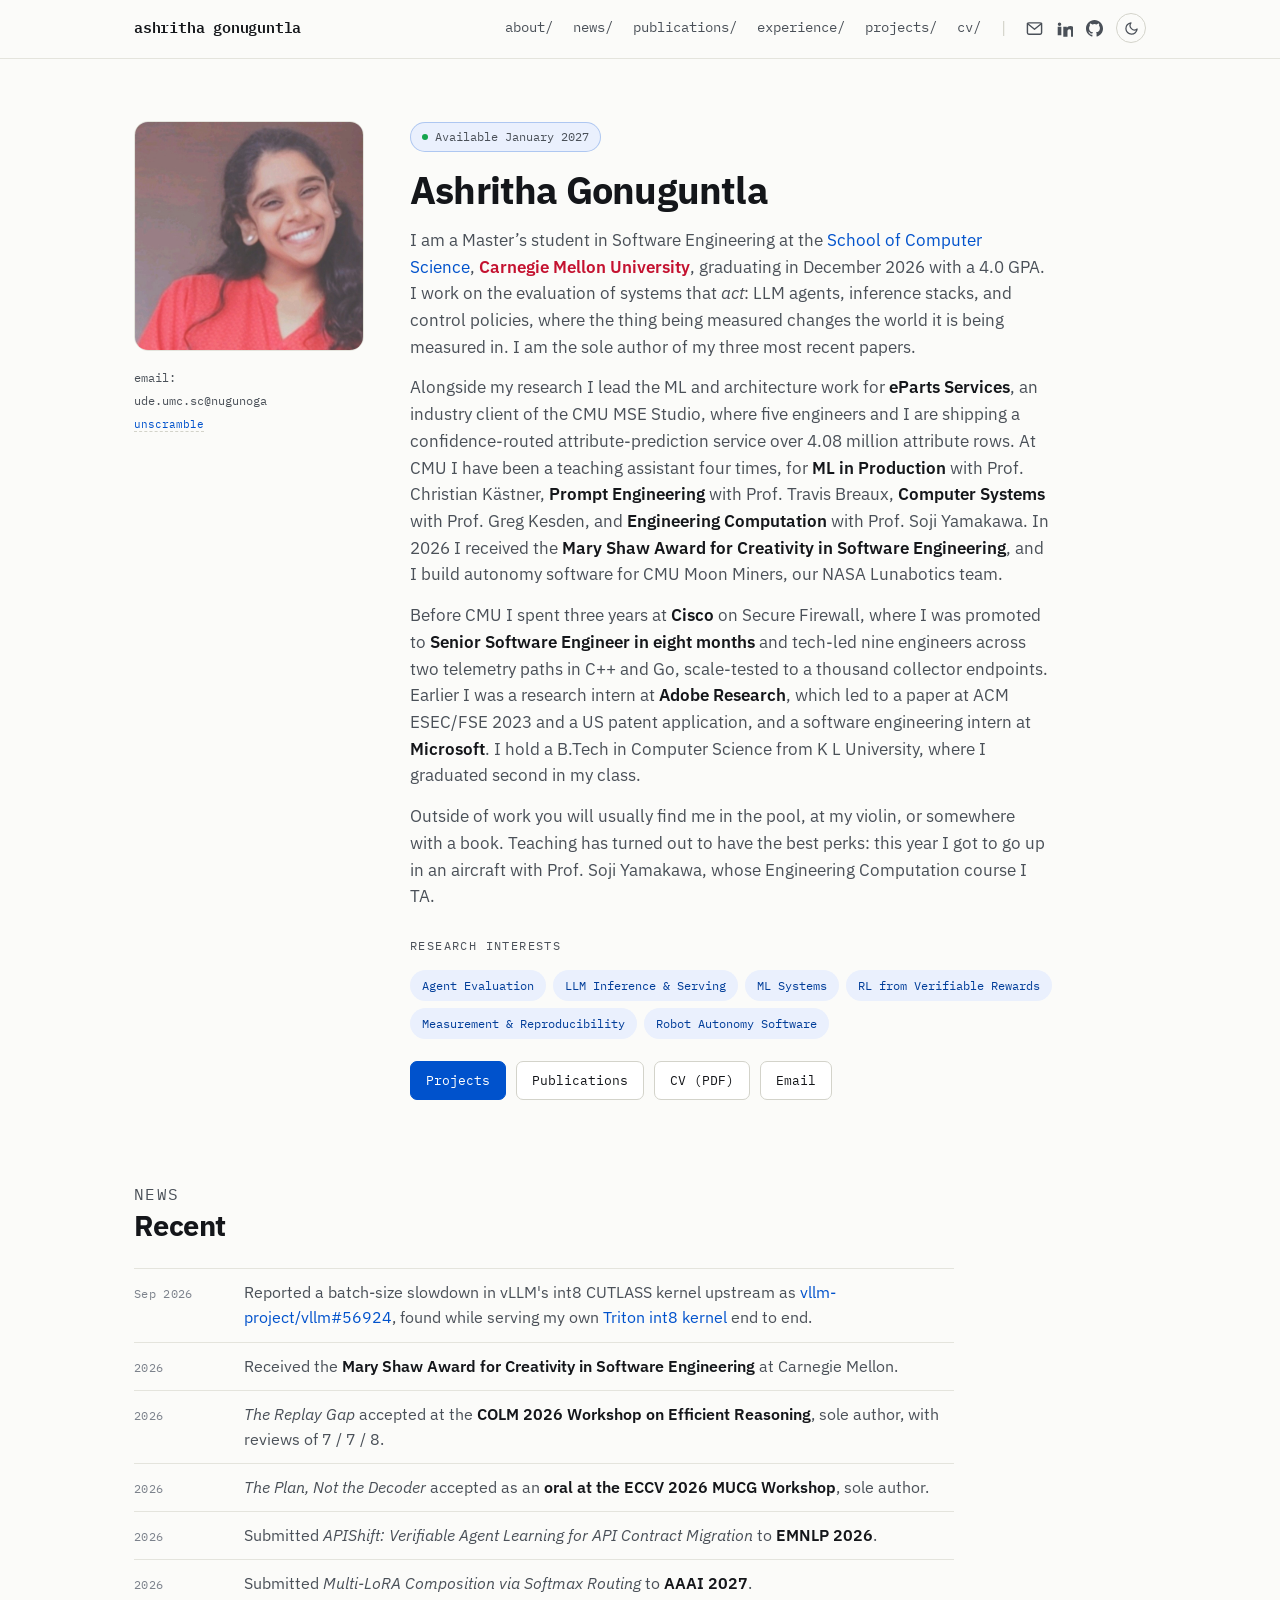
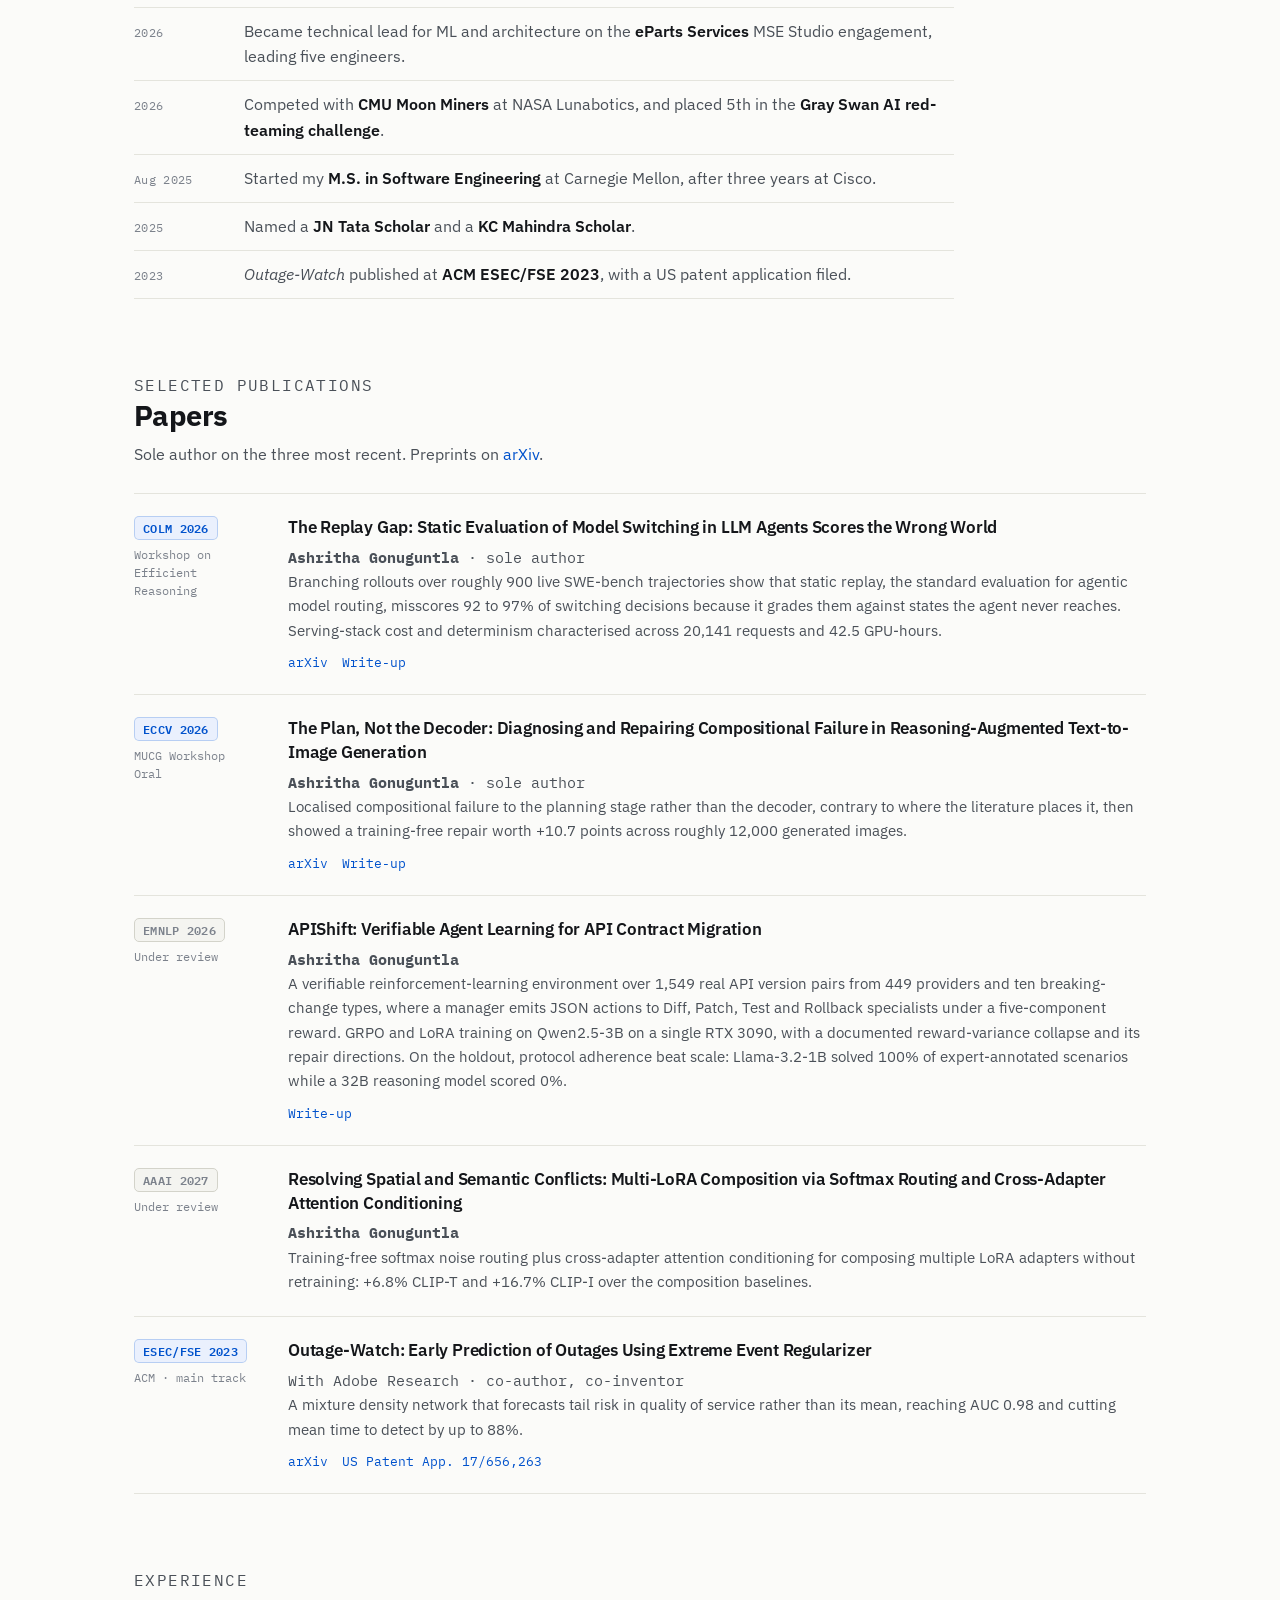
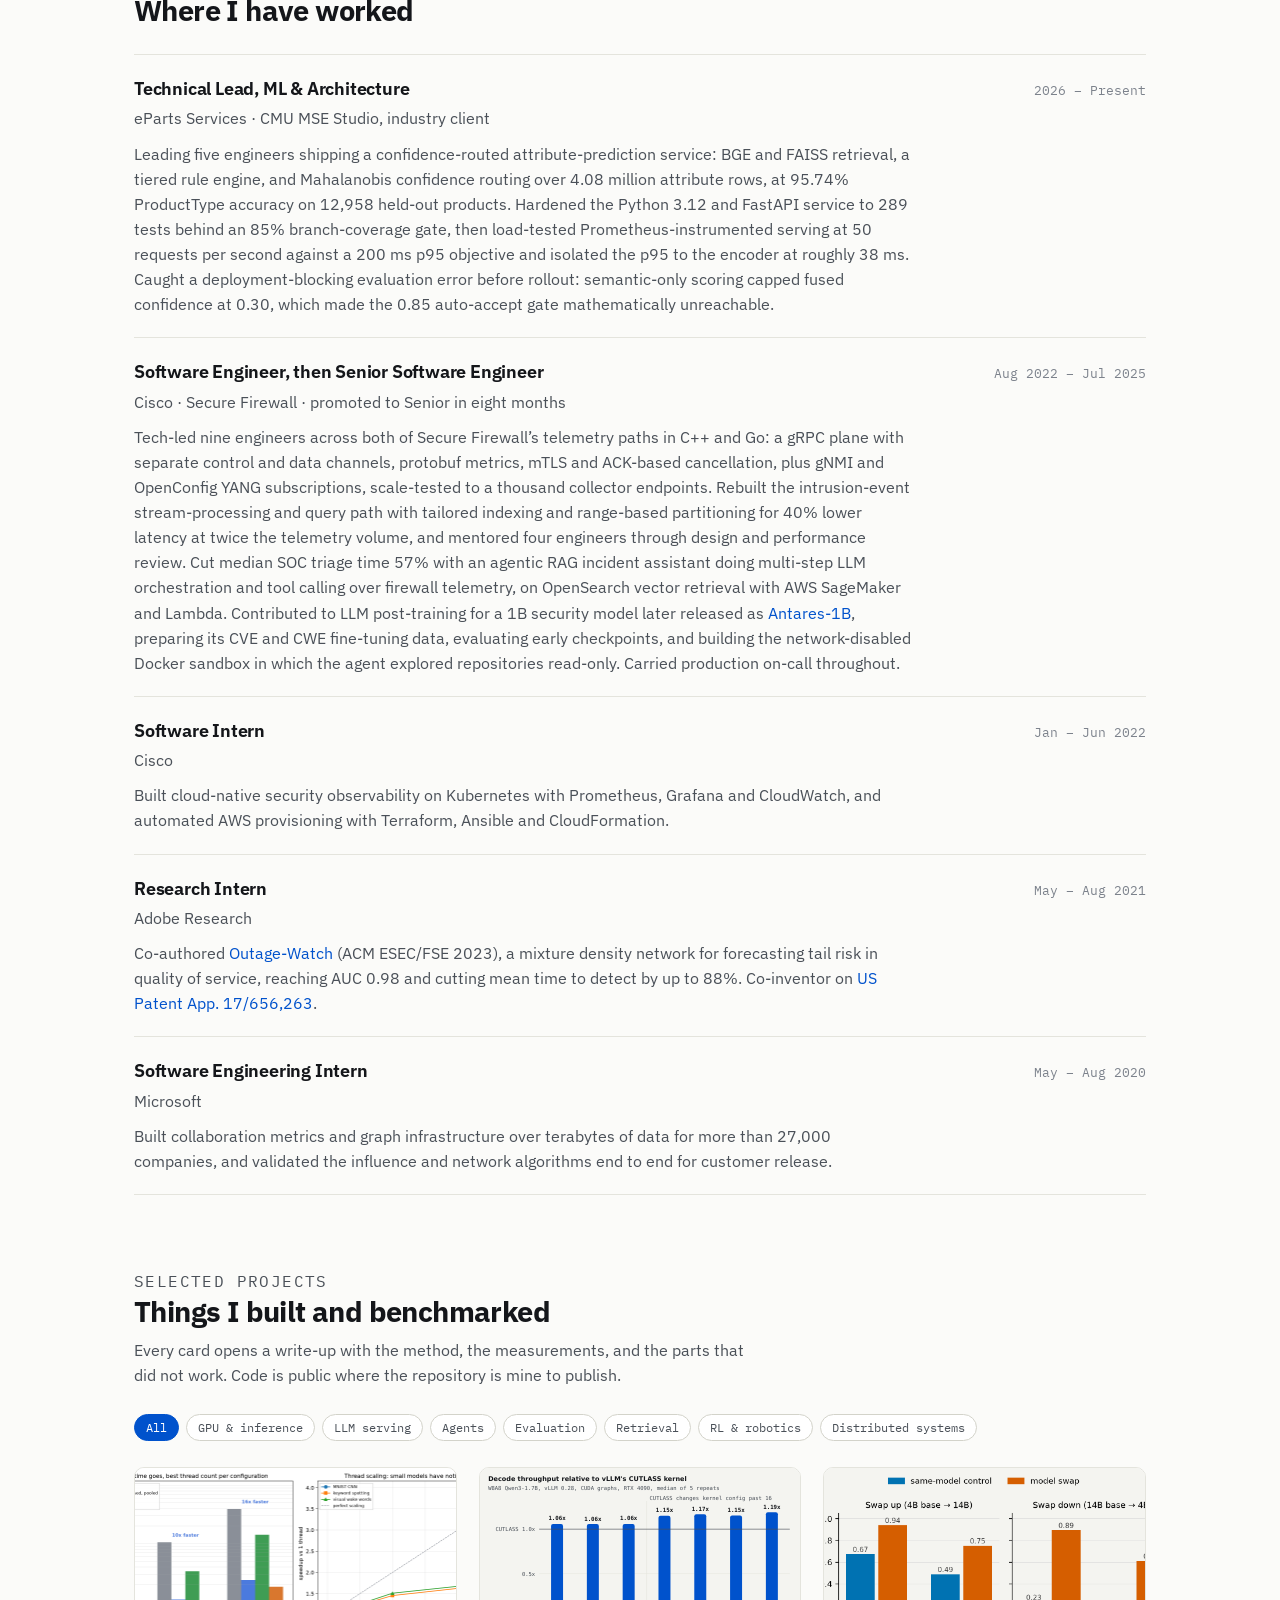
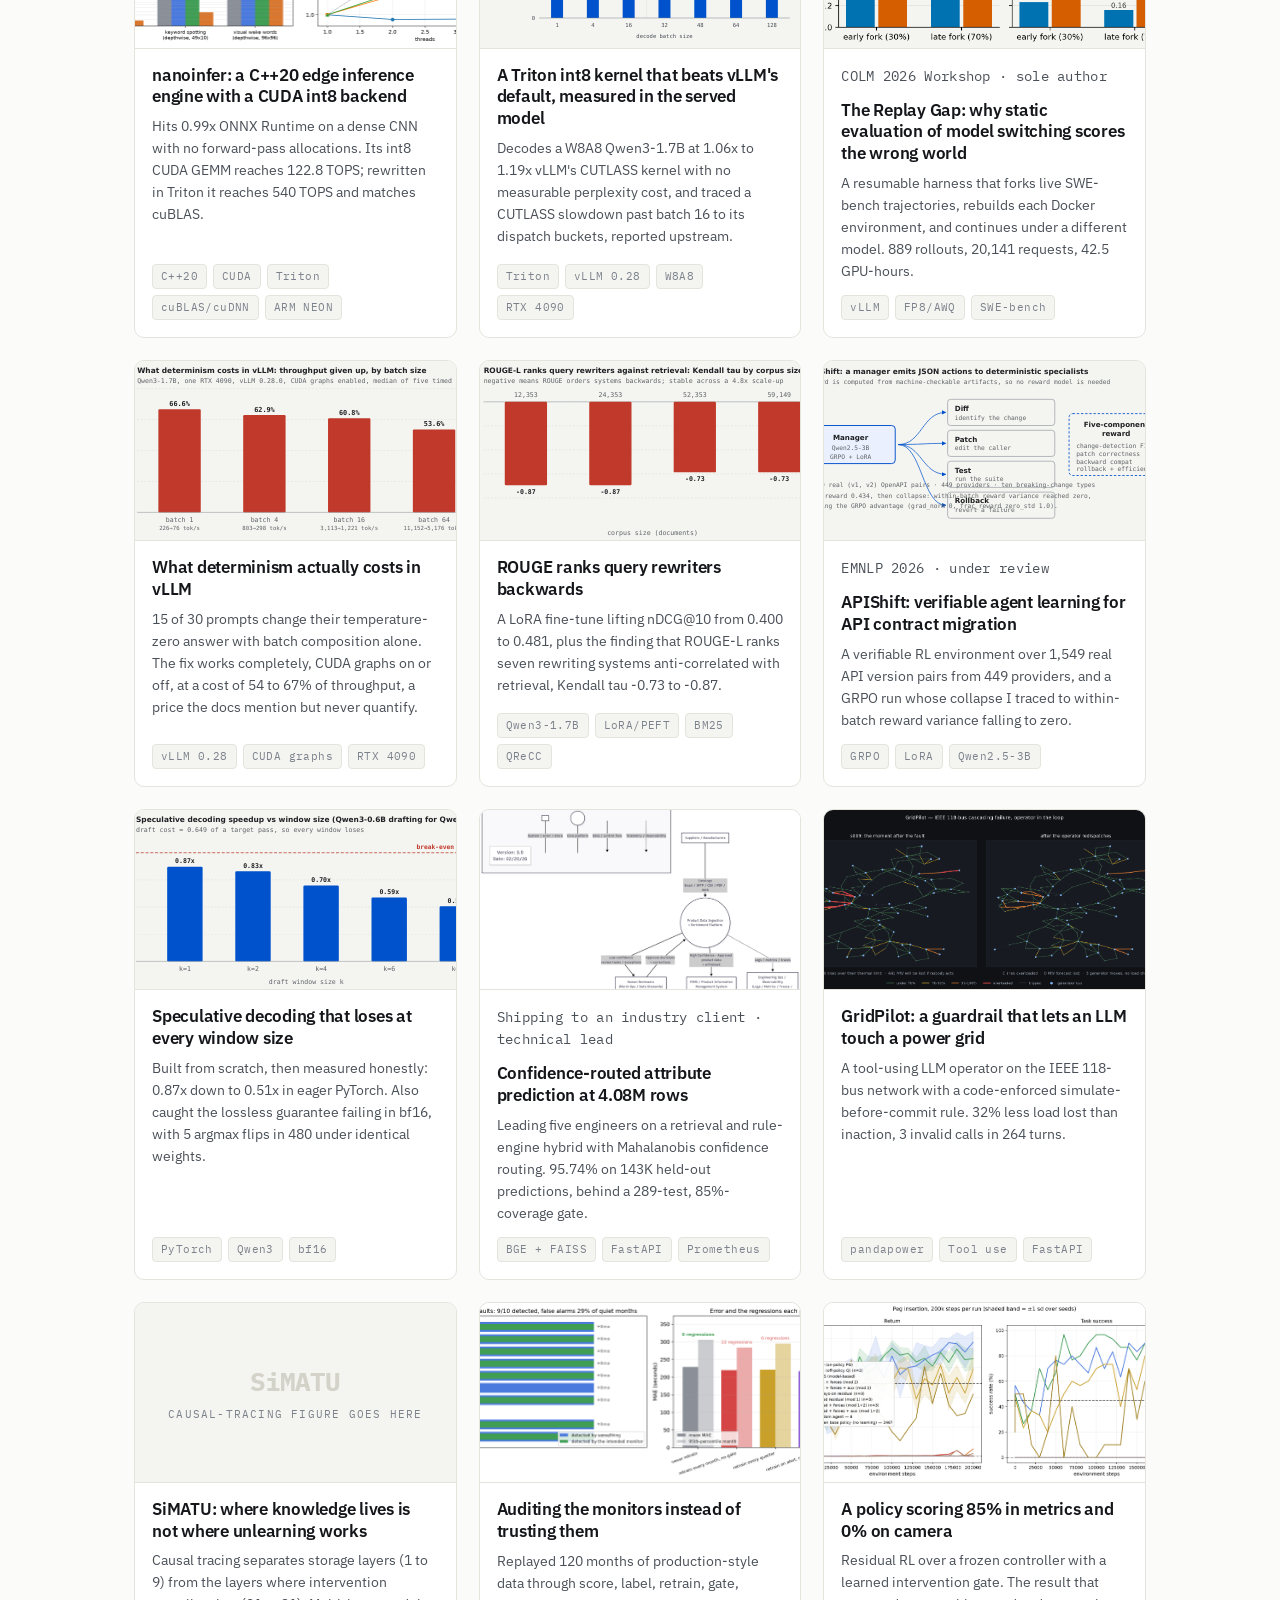
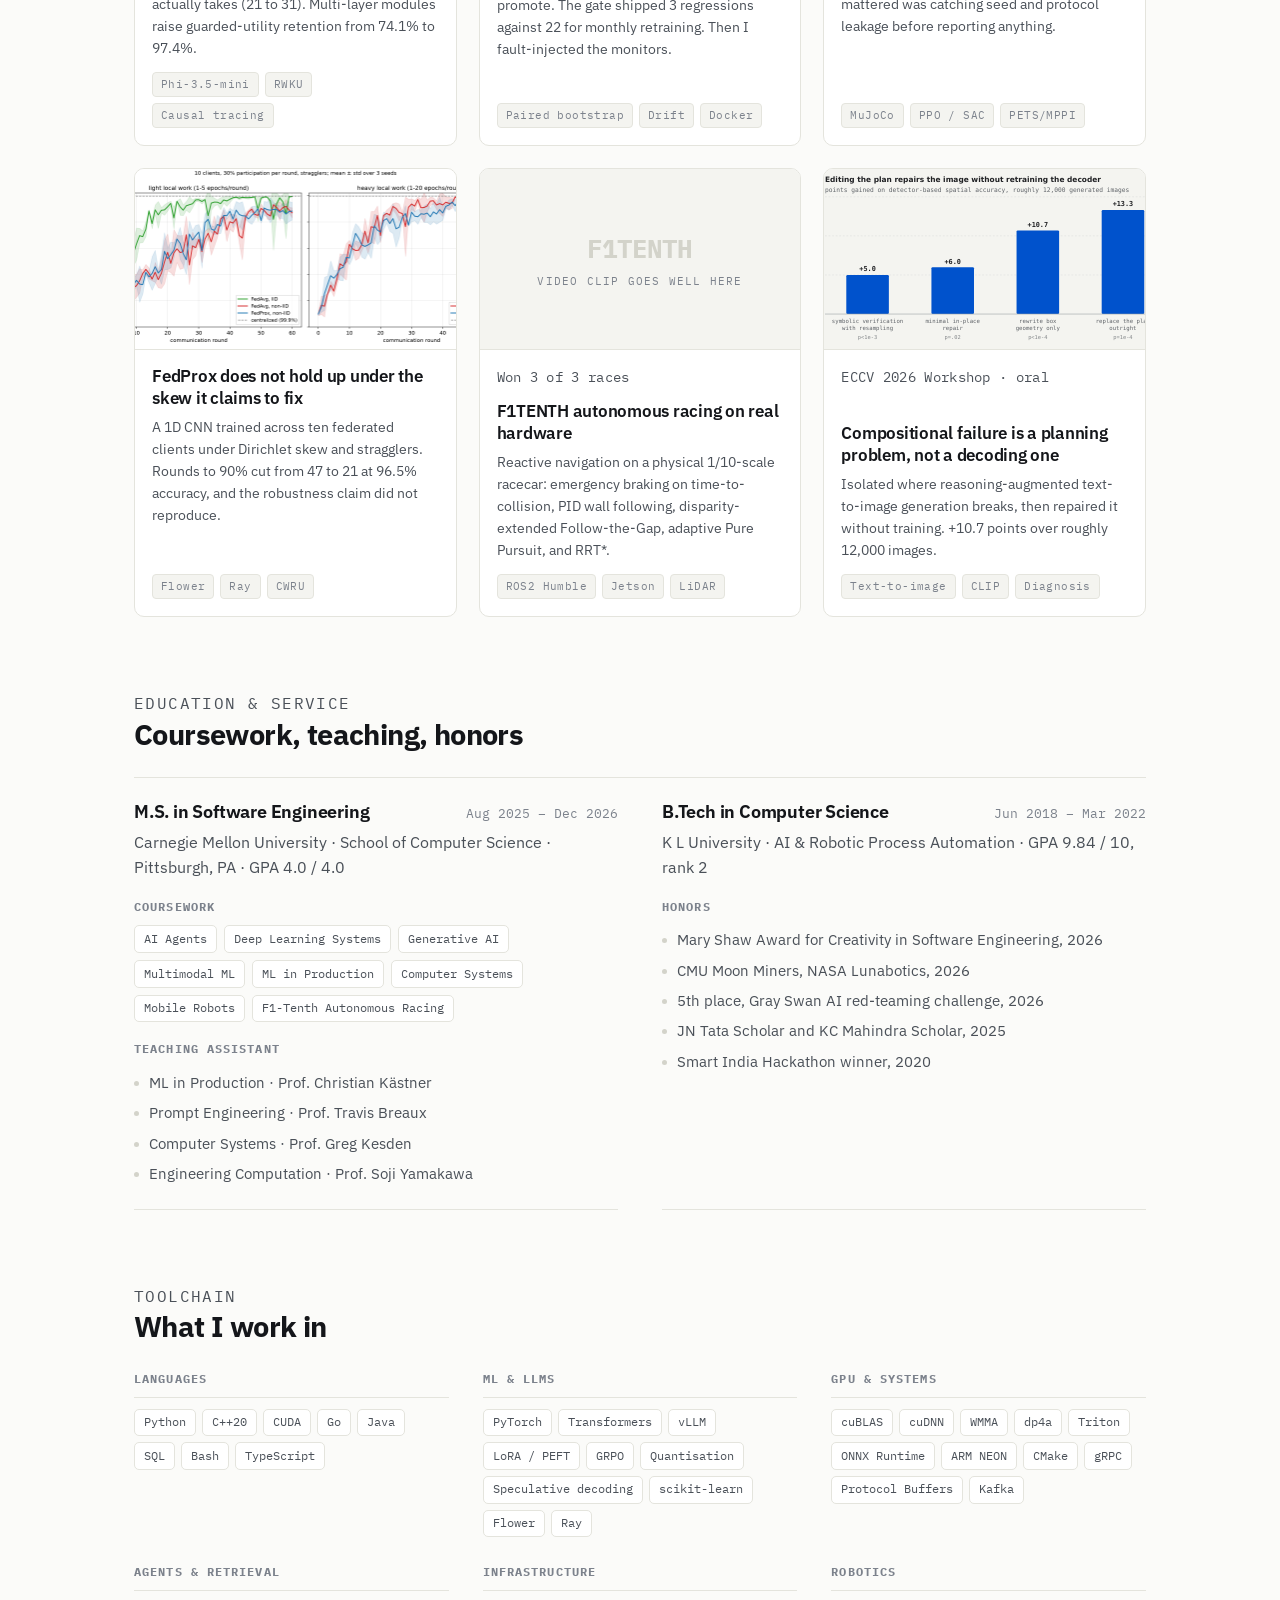
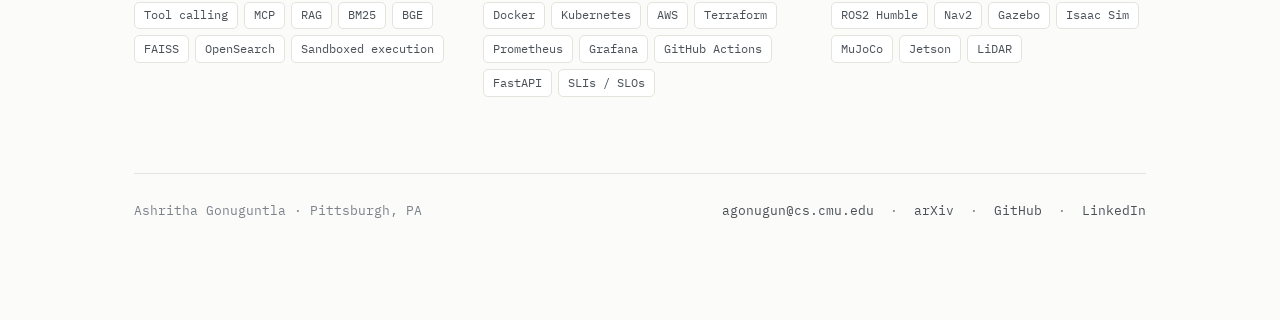
==== commit 7c6254db: "Add int8-linear, fix the batch-invariance cost, correct the nanoinfer cuBLAS claim - New write-up an" ====
--- a/index.html
+++ b/index.html
@@ -132,6 +132,10 @@
   <!-- REPLACE: add the exact months. Every item below is taken from your own CV, but only the
        Aug 2025 date is stated there, so the rest are years only. Fill them in before sharing. -->
   <ul class="news">
+    <li><span class="news__d">Sep 2026</span>
+      <span class="news__t">Reported a batch-size slowdown in vLLM's int8 CUTLASS kernel upstream as
+      <a href="https://github.com/vllm-project/vllm/issues/56924" target="_blank" rel="noopener">vllm-project/vllm#56924</a>,
+      found while serving my own <a href="projects/projects.html?p=int8-linear">Triton int8 kernel</a> end to end.</span></li>
     <li><span class="news__d">2026</span>
       <span class="news__t">Received the <strong>Mary Shaw Award for Creativity in Software Engineering</strong> at Carnegie Mellon.</span></li>
     <li><span class="news__d">2026</span>
@@ -375,9 +379,19 @@
       <div class="card__media"><img src="projects/nanoinfer/images/hero.png" alt=""></div>
       <div class="card__body">
         <h3 class="card__title">nanoinfer: a C++20 edge inference engine with a CUDA int8 backend</h3>
-        <p>Hits 0.99x ONNX Runtime on a dense CNN with no forward-pass allocations, and an int8 CUDA GEMM
-           ladder reaching 122.8 TOPS, ahead of cuBLAS to n=1024.</p>
-        <div class="card__tags"><span class="tag">C++20</span><span class="tag">CUDA</span><span class="tag">cuBLAS/cuDNN</span><span class="tag">ARM NEON</span></div>
+        <p>Hits 0.99x ONNX Runtime on a dense CNN with no forward-pass allocations. Its int8 CUDA GEMM
+           reaches 122.8 TOPS; rewritten in Triton it reaches 540 TOPS and matches cuBLAS.</p>
+        <div class="card__tags"><span class="tag">C++20</span><span class="tag">CUDA</span><span class="tag">Triton</span><span class="tag">cuBLAS/cuDNN</span><span class="tag">ARM NEON</span></div>
+      </div>
+    </a>
+
+    <a class="card" href="projects/projects.html?p=int8-linear" data-tags="gpu|serving">
+      <div class="card__media"><img src="projects/int8-linear/images/hero.svg" alt=""></div>
+      <div class="card__body">
+        <h3 class="card__title">A Triton int8 kernel that beats vLLM's default, measured in the served model</h3>
+        <p>Decodes a W8A8 Qwen3-1.7B at 1.06x to 1.19x vLLM's CUTLASS kernel with no measurable perplexity
+           cost, and traced a CUTLASS slowdown past batch 16 to its dispatch buckets, reported upstream.</p>
+        <div class="card__tags"><span class="tag">Triton</span><span class="tag">vLLM 0.28</span><span class="tag">W8A8</span><span class="tag">RTX 4090</span></div>
       </div>
     </a>
 
@@ -397,7 +411,7 @@
       <div class="card__body">
         <h3 class="card__title">What determinism actually costs in vLLM</h3>
         <p>15 of 30 prompts change their temperature-zero answer with batch composition alone. The fix
-           works completely, at 54 to 67% of throughput, a price the docs mention but never quantify.</p>
+           works completely, CUDA graphs on or off, at a cost of 54 to 67% of throughput, a price the docs mention but never quantify.</p>
         <div class="card__tags"><span class="tag">vLLM 0.28</span><span class="tag">CUDA graphs</span><span class="tag">RTX 4090</span></div>
       </div>
     </a>
@@ -582,7 +596,7 @@
     </div>
     <div>
       <h4>GPU &amp; systems</h4>
-      <div class="tools__tags"><span>cuBLAS</span><span>cuDNN</span><span>WMMA</span><span>dp4a</span><span>ONNX Runtime</span><span>ARM NEON</span><span>CMake</span><span>gRPC</span><span>Protocol Buffers</span><span>Kafka</span></div>
+      <div class="tools__tags"><span>cuBLAS</span><span>cuDNN</span><span>WMMA</span><span>dp4a</span><span>Triton</span><span>ONNX Runtime</span><span>ARM NEON</span><span>CMake</span><span>gRPC</span><span>Protocol Buffers</span><span>Kafka</span></div>
     </div>
     <div>
       <h4>Agents &amp; retrieval</h4>
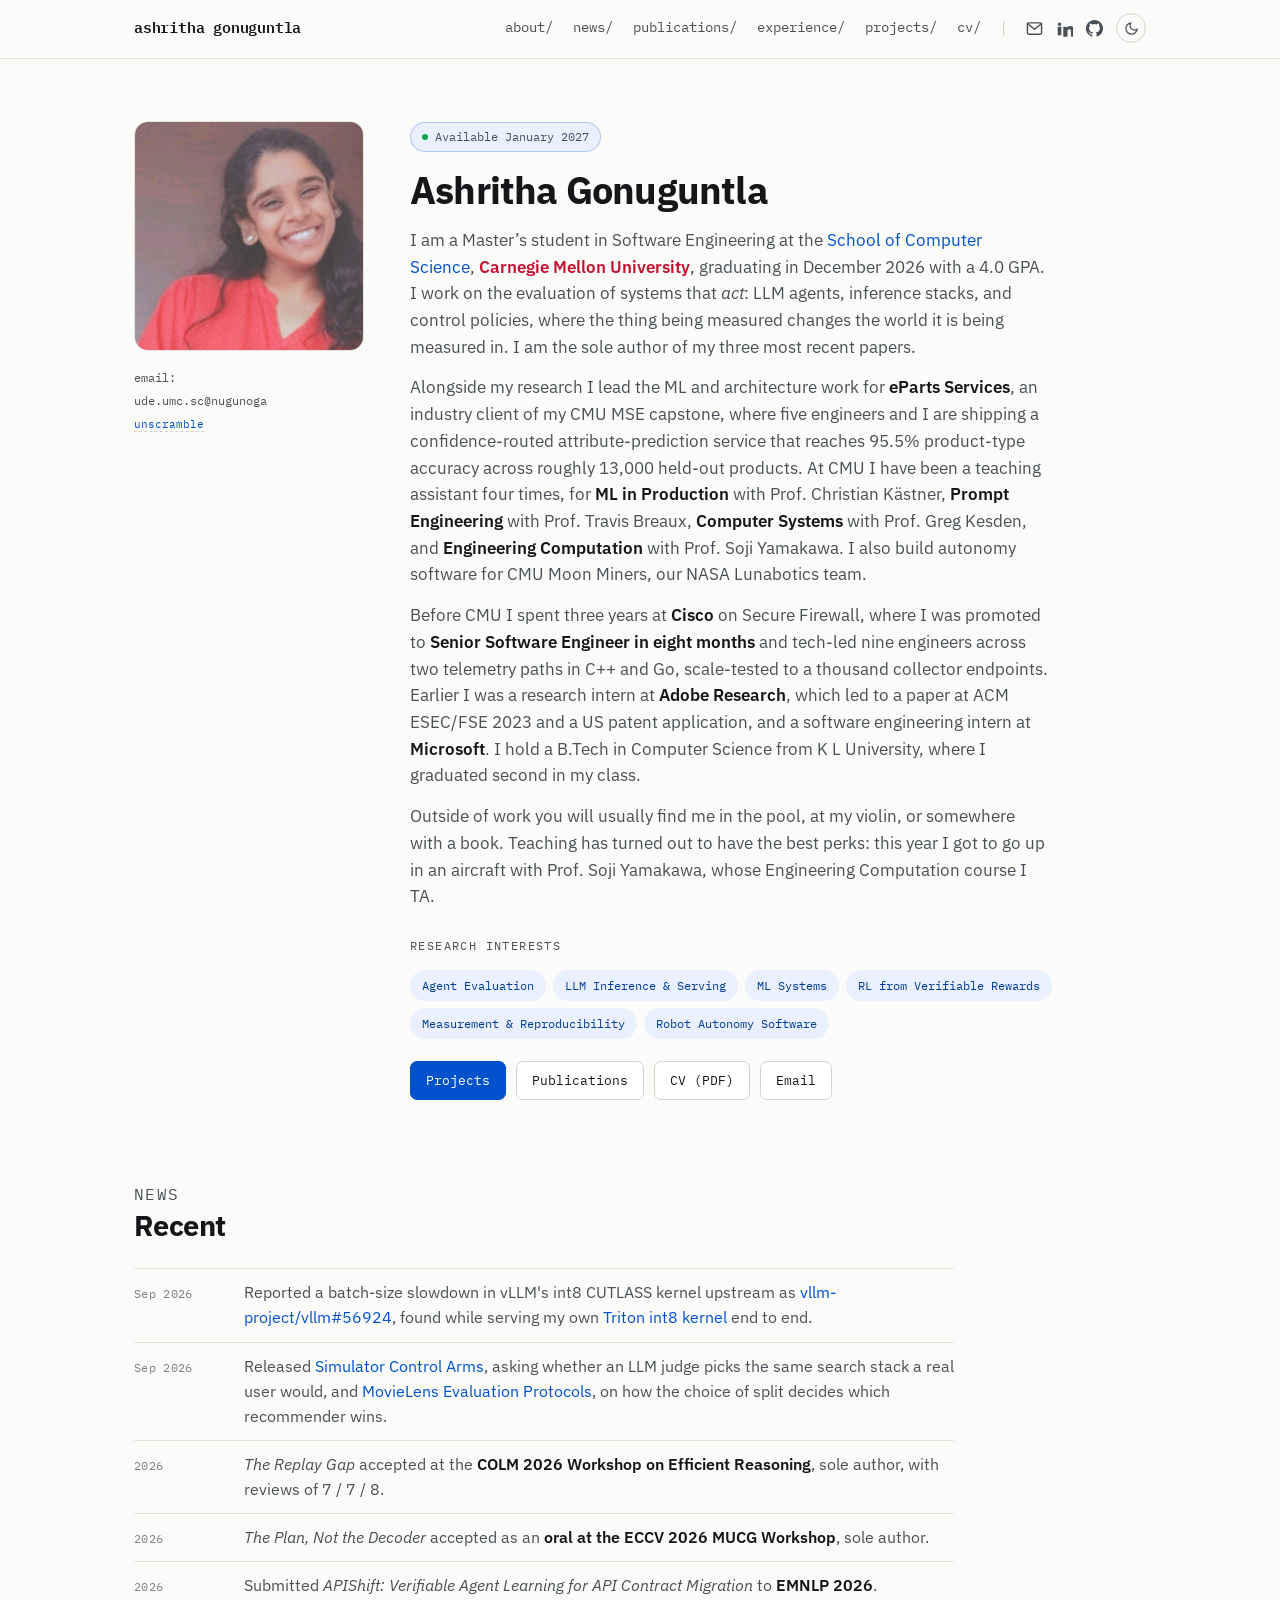
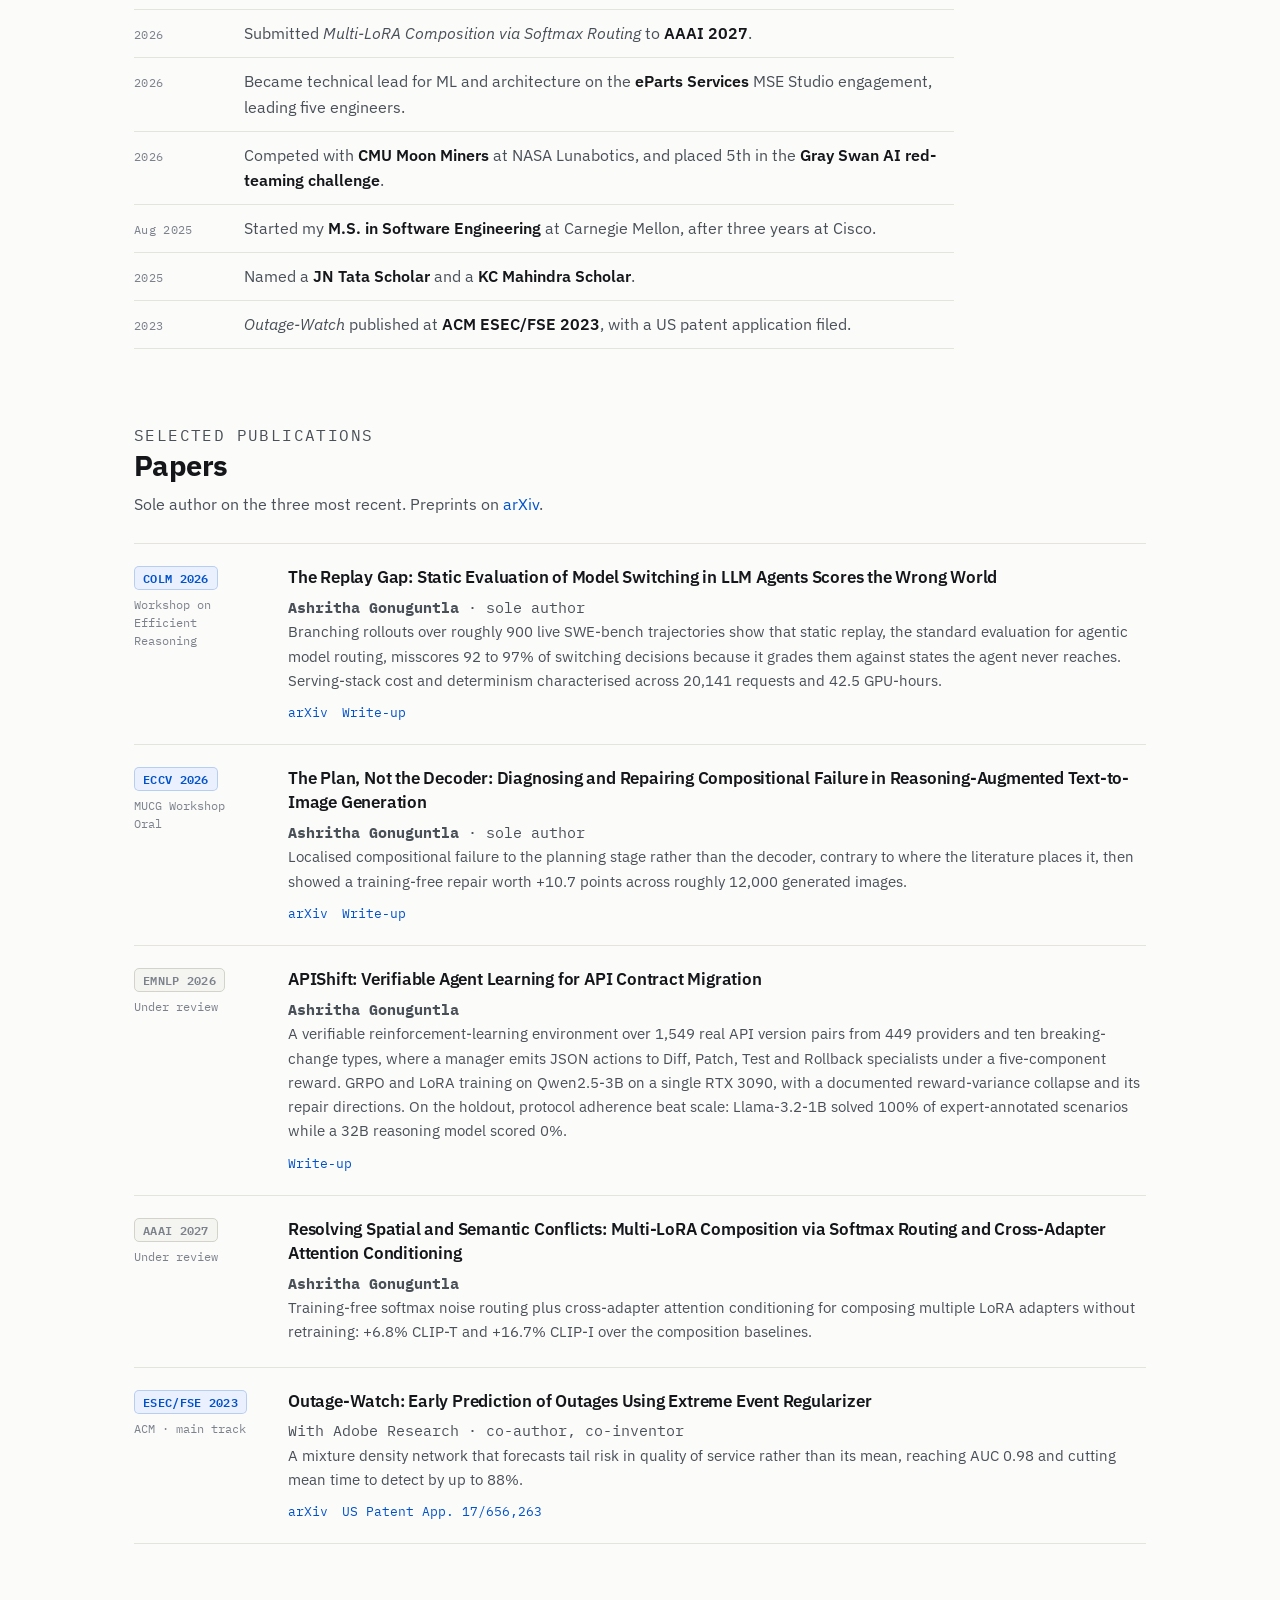
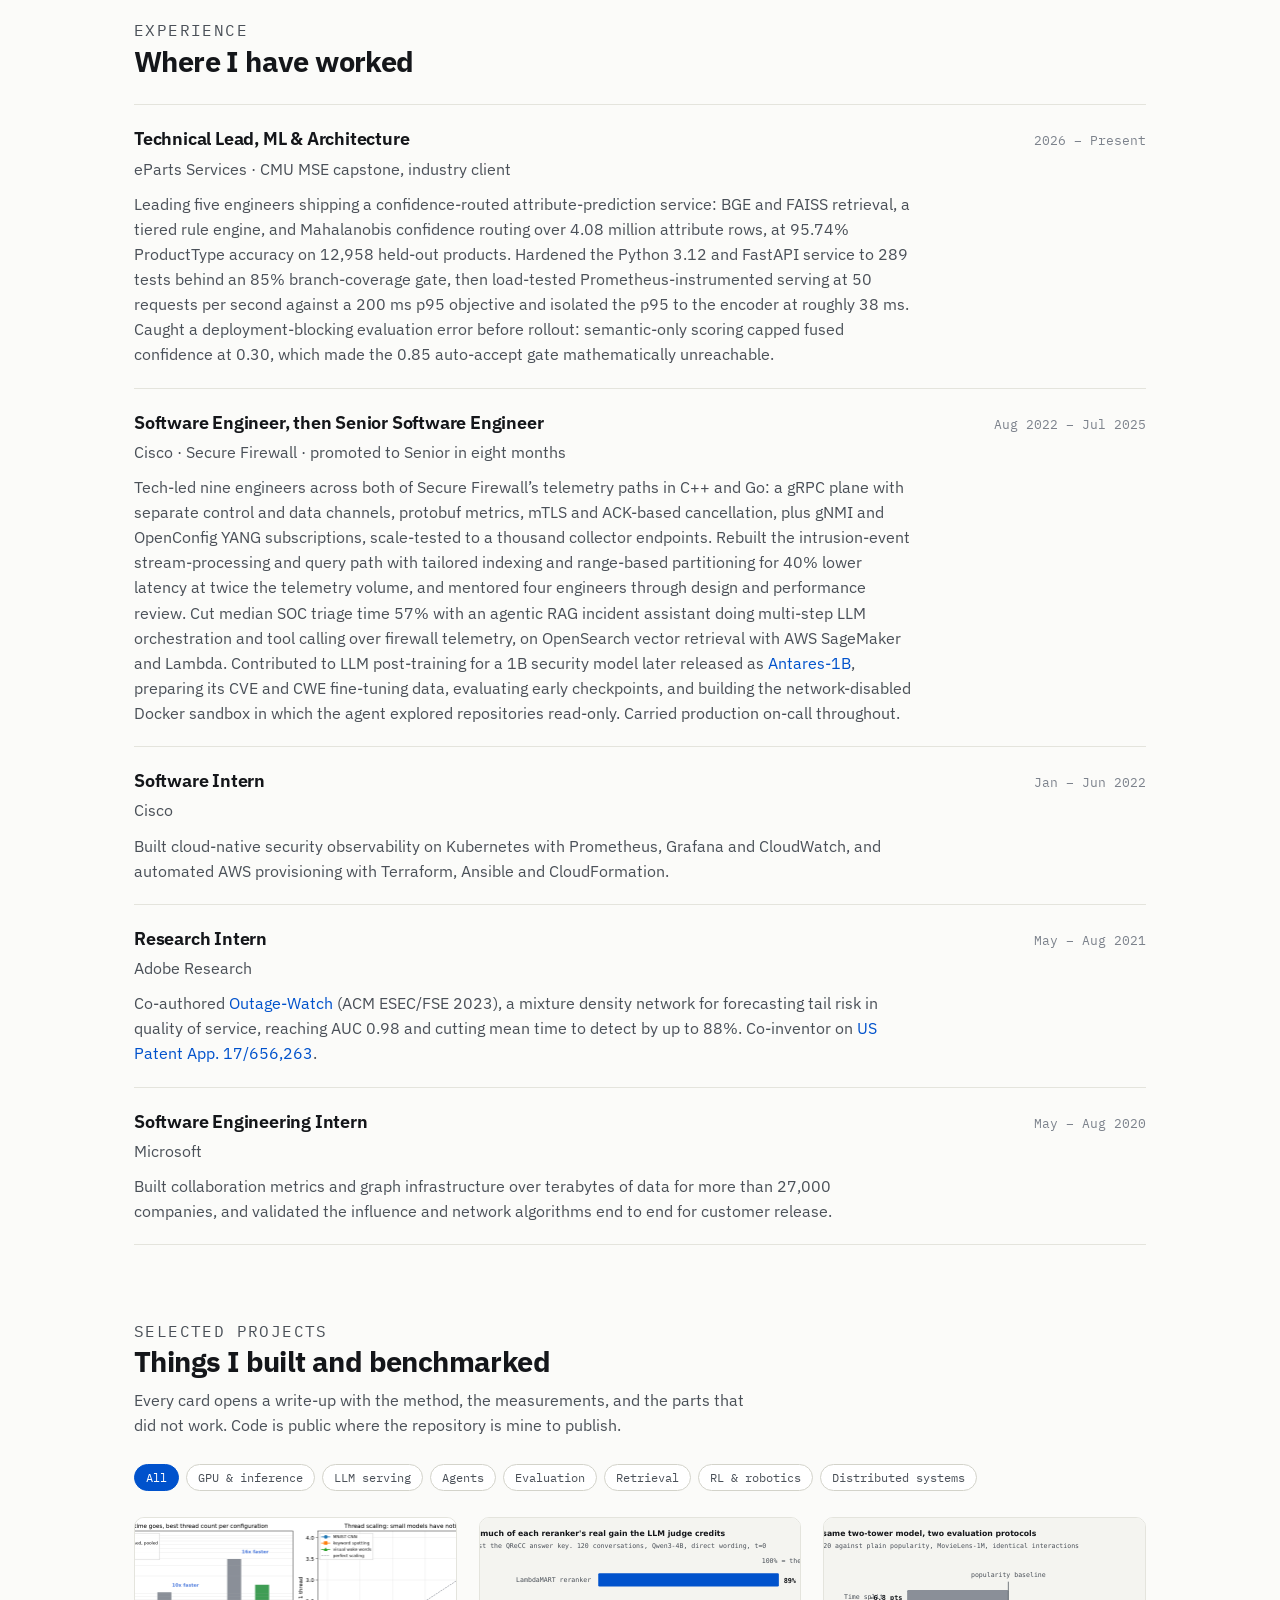
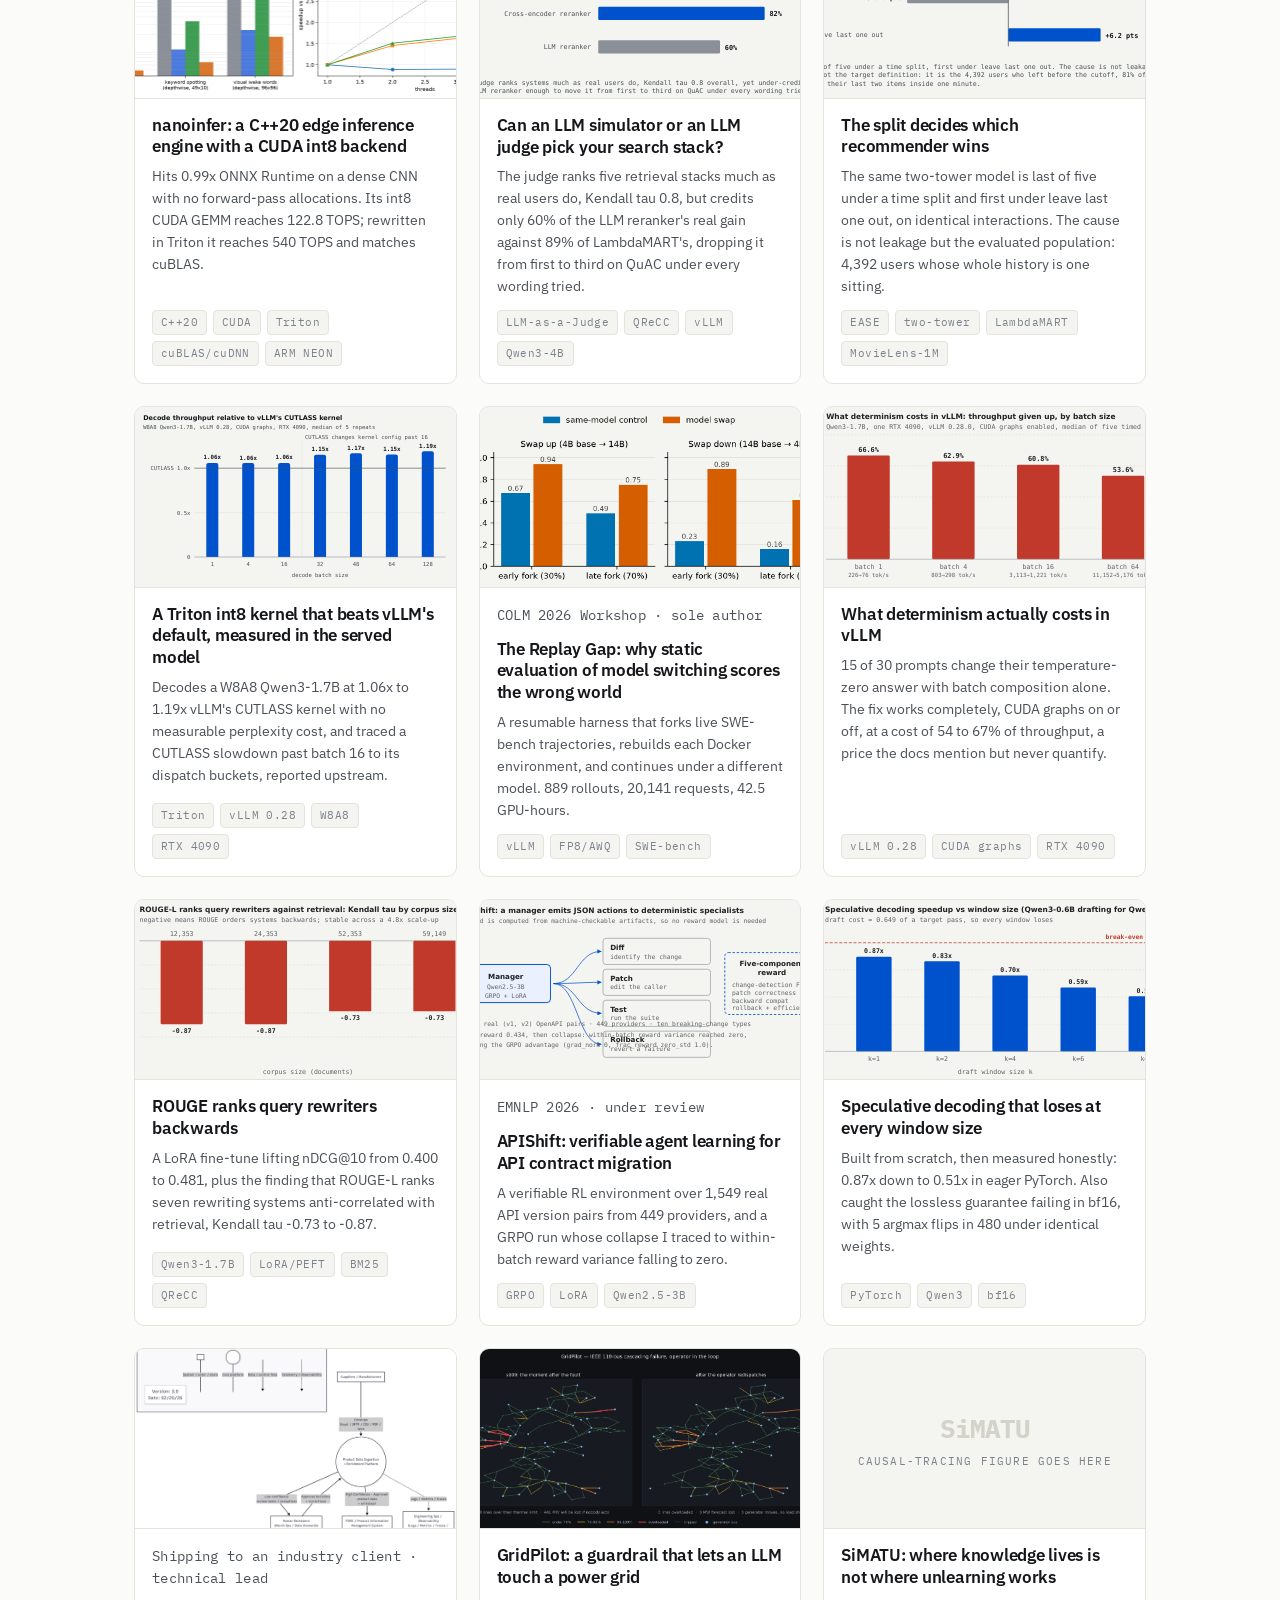
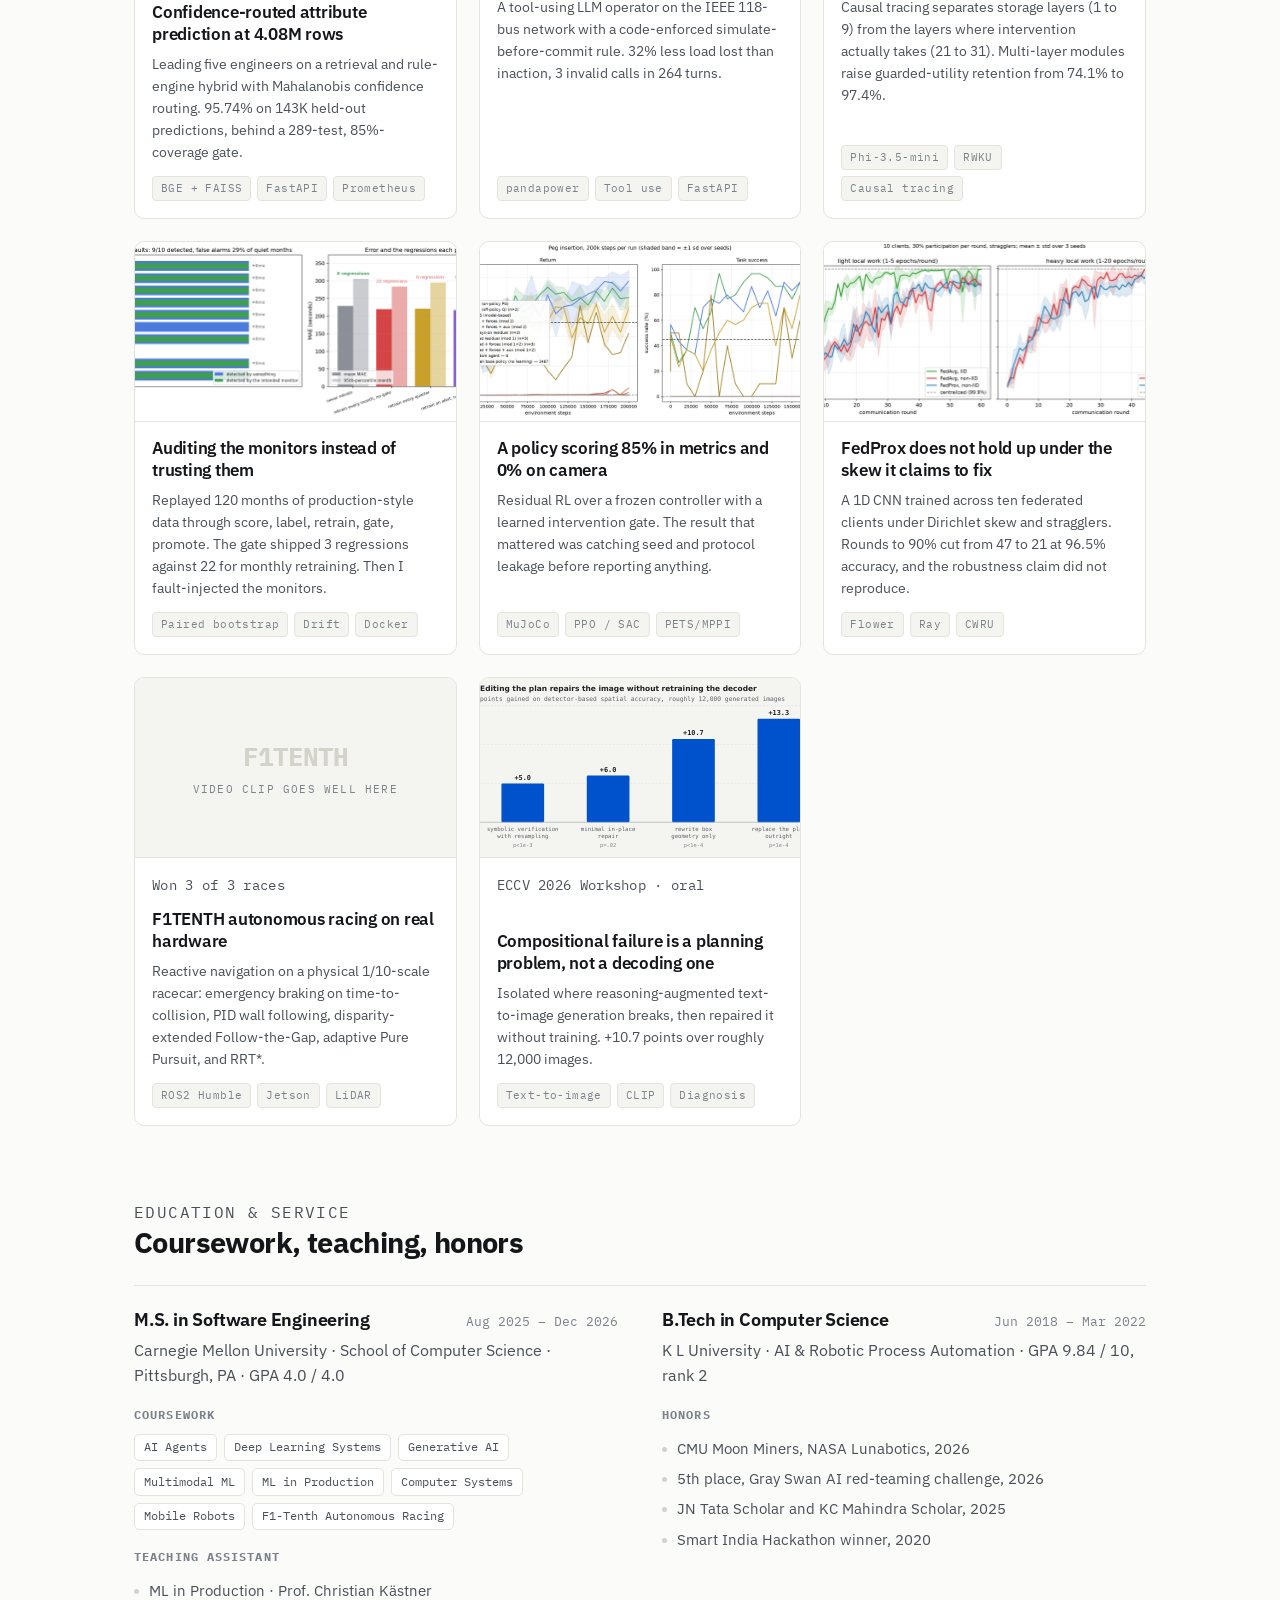
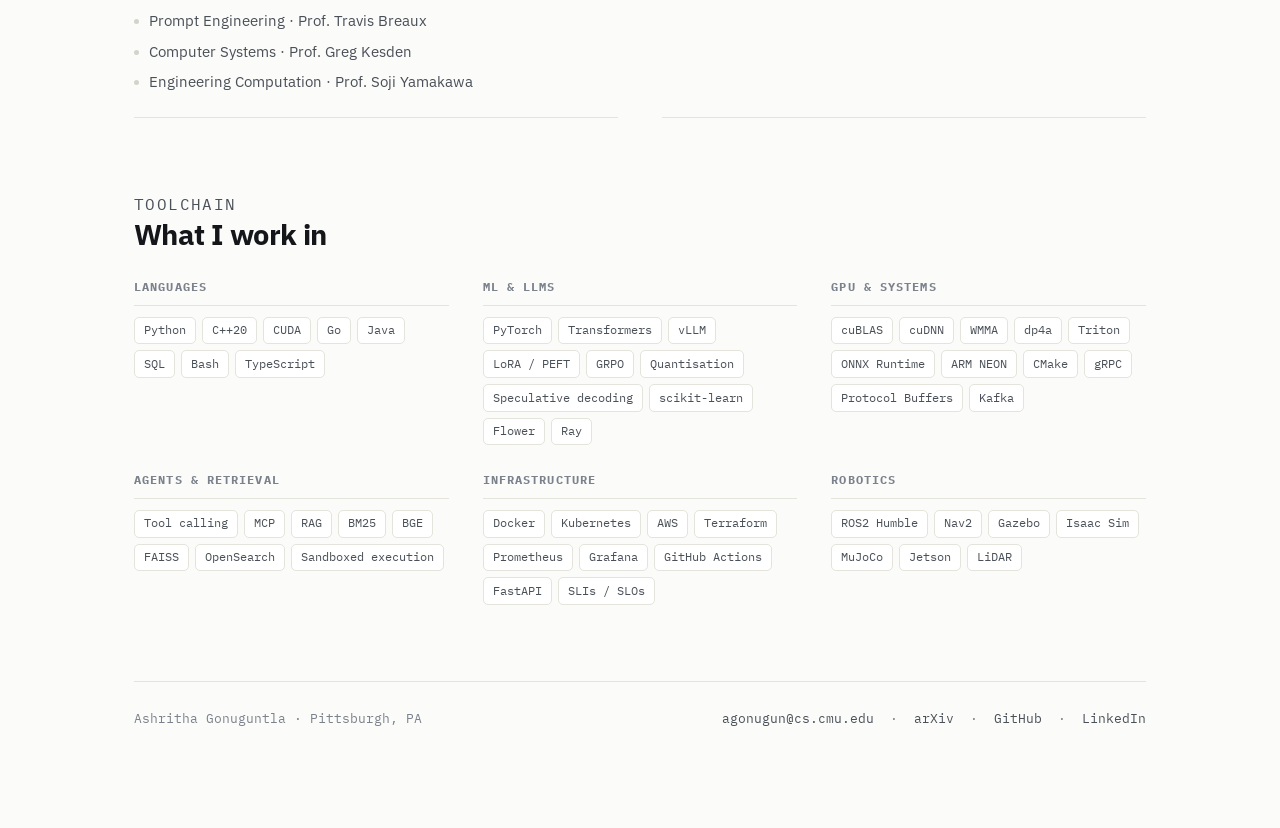
==== commit 0a89838e: "Add simulator-control-arms and movielens-evaluation-protocols; drop Mary Shaw Two new project write-" ====
--- a/index.html
+++ b/index.html
@@ -78,13 +78,13 @@
 
       <p>
         Alongside my research I lead the ML and architecture work for <strong>eParts
-        Services</strong>, an industry client of the CMU MSE Studio, where five engineers and I are
-        shipping a confidence-routed attribute-prediction service over 4.08 million attribute rows.
+        Services</strong>, an industry client of my CMU MSE capstone, where five engineers and I are
+        shipping a confidence-routed attribute-prediction service that reaches 95.5% product-type
+        accuracy across roughly 13,000 held-out products.
         At CMU I have been a teaching assistant four times, for <strong>ML in Production</strong>
         with Prof. Christian K&auml;stner, <strong>Prompt Engineering</strong> with Prof. Travis
         Breaux, <strong>Computer Systems</strong> with Prof. Greg Kesden, and <strong>Engineering
-        Computation</strong> with Prof. Soji Yamakawa. In 2026 I received the <strong>Mary Shaw
-        Award for Creativity in Software Engineering</strong>, and I build autonomy software for CMU
+        Computation</strong> with Prof. Soji Yamakawa. I also build autonomy software for CMU
         Moon Miners, our NASA Lunabotics team.
       </p>
 
@@ -136,8 +136,11 @@
       <span class="news__t">Reported a batch-size slowdown in vLLM's int8 CUTLASS kernel upstream as
       <a href="https://github.com/vllm-project/vllm/issues/56924" target="_blank" rel="noopener">vllm-project/vllm#56924</a>,
       found while serving my own <a href="projects/projects.html?p=int8-linear">Triton int8 kernel</a> end to end.</span></li>
-    <li><span class="news__d">2026</span>
-      <span class="news__t">Received the <strong>Mary Shaw Award for Creativity in Software Engineering</strong> at Carnegie Mellon.</span></li>
+    <li><span class="news__d">Sep 2026</span>
+      <span class="news__t">Released <a href="projects/projects.html?p=simulator-control-arms">Simulator Control Arms</a>,
+      asking whether an LLM judge picks the same search stack a real user would, and
+      <a href="projects/projects.html?p=movielens-evaluation-protocols">MovieLens Evaluation Protocols</a>,
+      on how the choice of split decides which recommender wins.</span></li>
     <li><span class="news__d">2026</span>
       <span class="news__t"><em>The Replay Gap</em> accepted at the <strong>COLM 2026 Workshop on Efficient Reasoning</strong>,
       sole author, with reviews of 7 / 7 / 8.</span></li>
@@ -277,7 +280,7 @@
         <h3>Technical Lead, ML &amp; Architecture</h3>
         <span class="xpp__date">2026 &ndash; Present</span>
       </div>
-      <p class="xpp__org">eParts Services &middot; CMU MSE Studio, industry client</p>
+      <p class="xpp__org">eParts Services &middot; CMU MSE capstone, industry client</p>
       <p>
         Leading five engineers shipping a confidence-routed attribute-prediction service: BGE and
         FAISS retrieval, a tiered rule engine, and Mahalanobis confidence routing over 4.08 million
@@ -385,6 +388,28 @@
       </div>
     </a>
 
+    <a class="card" href="projects/projects.html?p=simulator-control-arms" data-tags="eval|agents|serving">
+      <div class="card__media"><img src="projects/simulator-control-arms/images/hero.svg" alt=""></div>
+      <div class="card__body">
+        <h3 class="card__title">Can an LLM simulator or an LLM judge pick your search stack?</h3>
+        <p>The judge ranks five retrieval stacks much as real users do, Kendall tau 0.8, but credits only
+           60% of the LLM reranker's real gain against 89% of LambdaMART's, dropping it from first to third
+           on QuAC under every wording tried.</p>
+        <div class="card__tags"><span class="tag">LLM-as-a-Judge</span><span class="tag">QReCC</span><span class="tag">vLLM</span><span class="tag">Qwen3-4B</span></div>
+      </div>
+    </a>
+
+    <a class="card" href="projects/projects.html?p=movielens-evaluation-protocols" data-tags="retrieval|eval">
+      <div class="card__media"><img src="projects/movielens-evaluation-protocols/images/hero.svg" alt=""></div>
+      <div class="card__body">
+        <h3 class="card__title">The split decides which recommender wins</h3>
+        <p>The same two-tower model is last of five under a time split and first under leave last one out,
+           on identical interactions. The cause is not leakage but the evaluated population: 4,392 users
+           whose whole history is one sitting.</p>
+        <div class="card__tags"><span class="tag">EASE</span><span class="tag">two-tower</span><span class="tag">LambdaMART</span><span class="tag">MovieLens-1M</span></div>
+      </div>
+    </a>
+
     <a class="card" href="projects/projects.html?p=int8-linear" data-tags="gpu|serving">
       <div class="card__media"><img src="projects/int8-linear/images/hero.svg" alt=""></div>
       <div class="card__body">
@@ -570,7 +595,6 @@
       <p class="xpp__org">K L University &middot; AI &amp; Robotic Process Automation &middot; GPA 9.84 / 10, rank 2</p>
       <h4>Honors</h4>
       <ul class="plain">
-        <li>Mary Shaw Award for Creativity in Software Engineering, 2026</li>
         <li>CMU Moon Miners, NASA Lunabotics, 2026</li>
         <li>5th place, Gray Swan AI red-teaming challenge, 2026</li>
         <li>JN Tata Scholar and KC Mahindra Scholar, 2025</li>
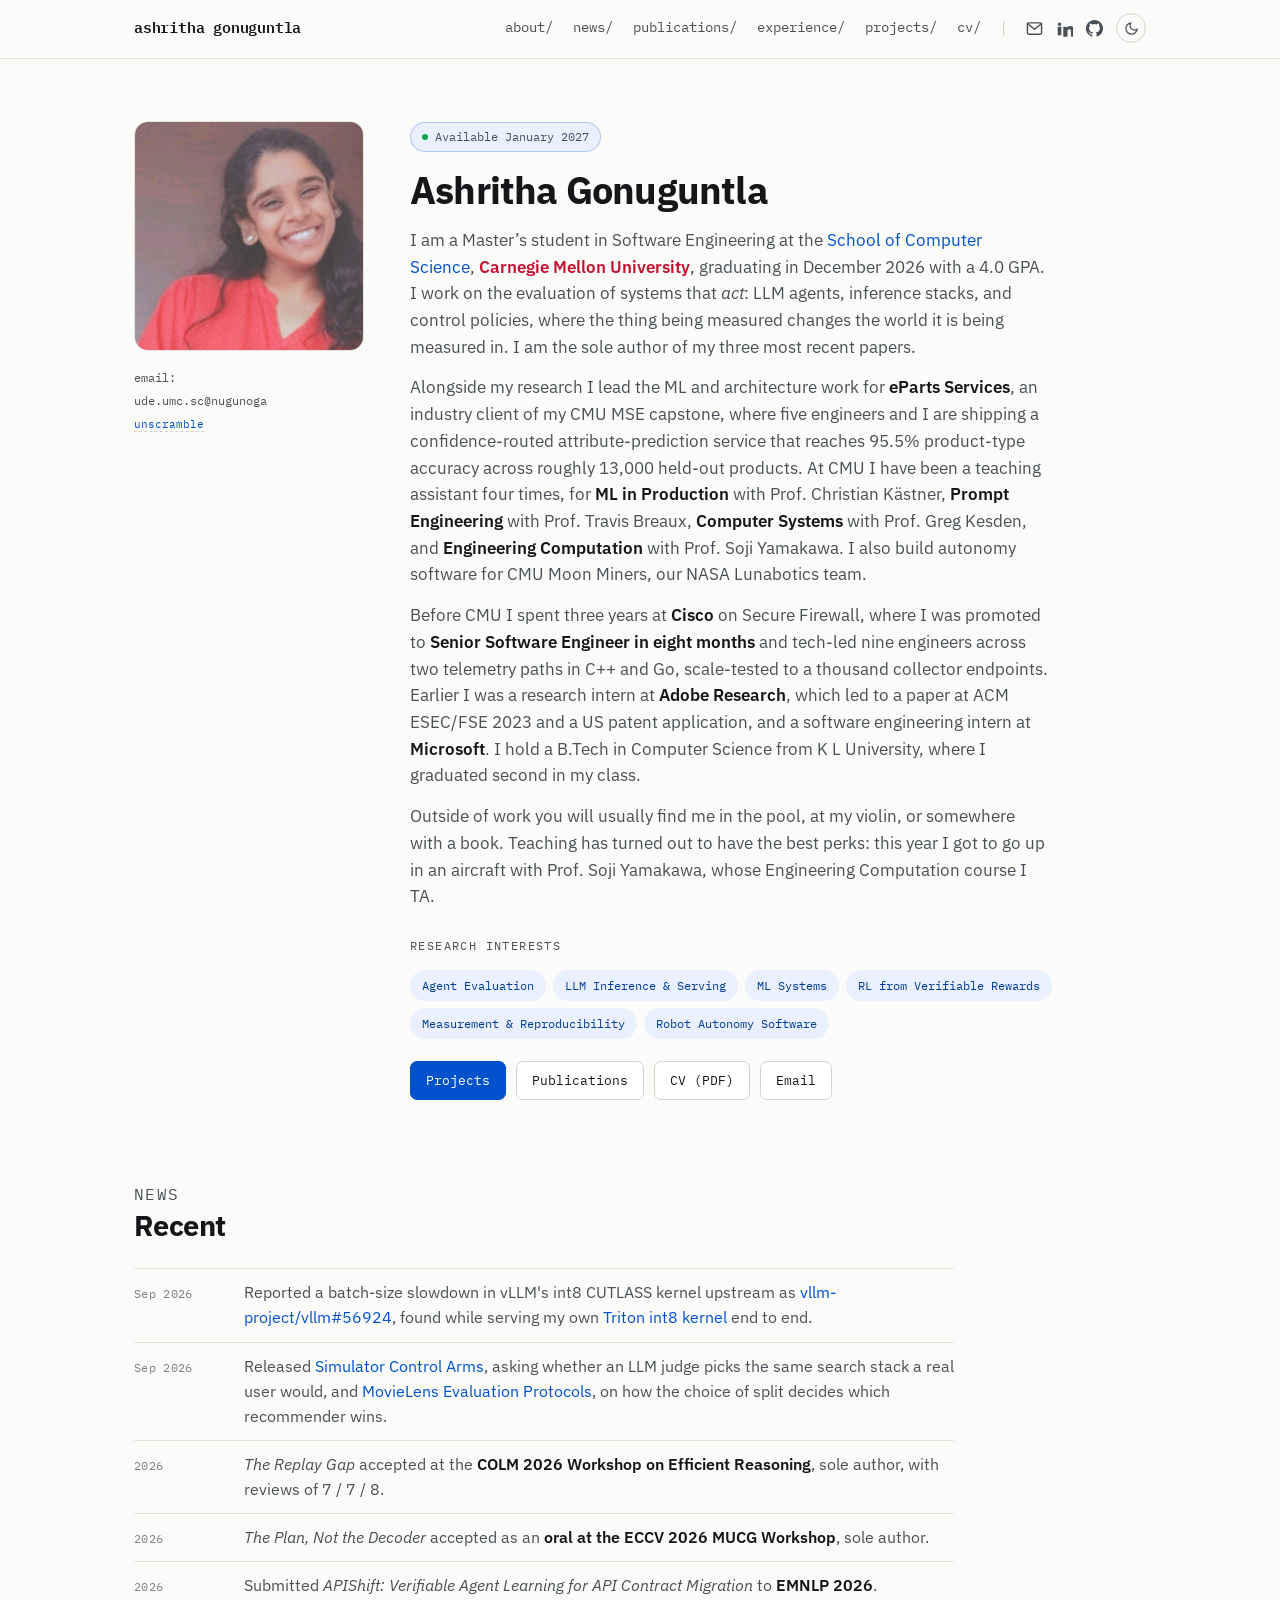
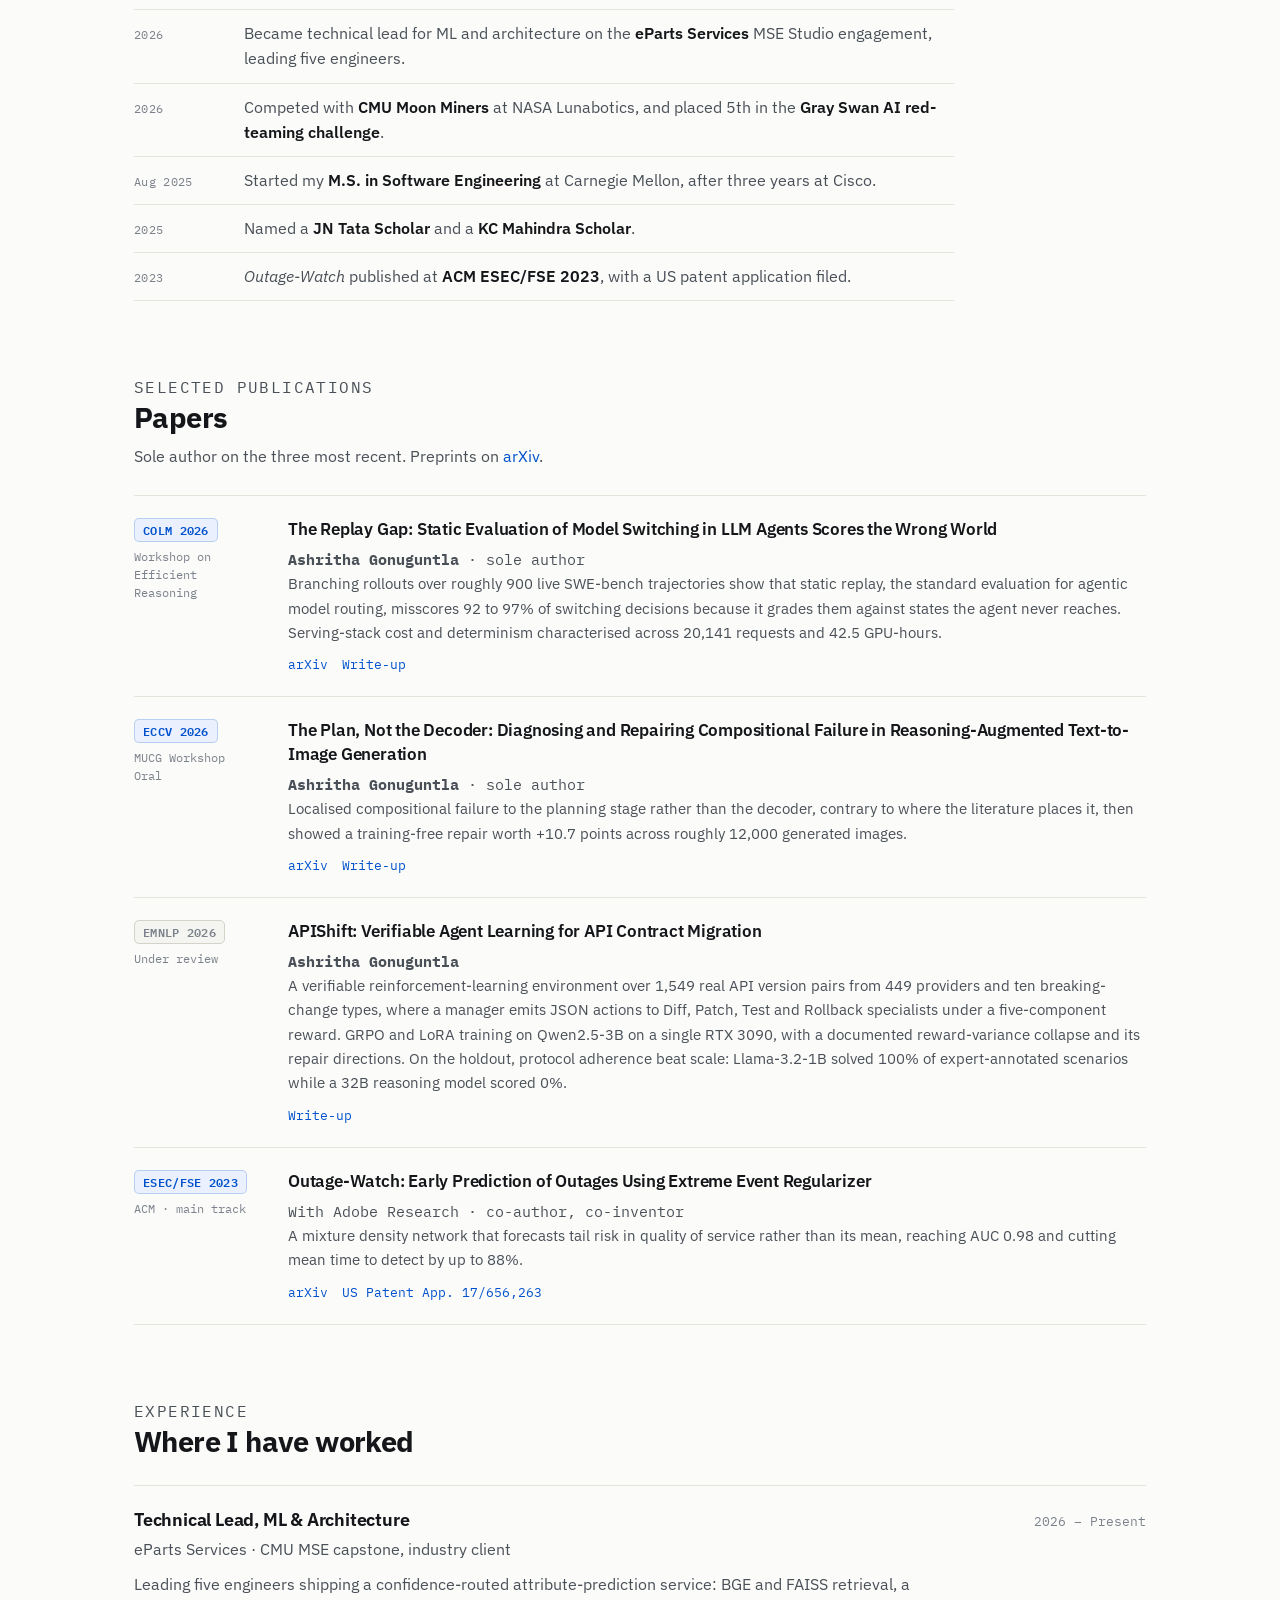
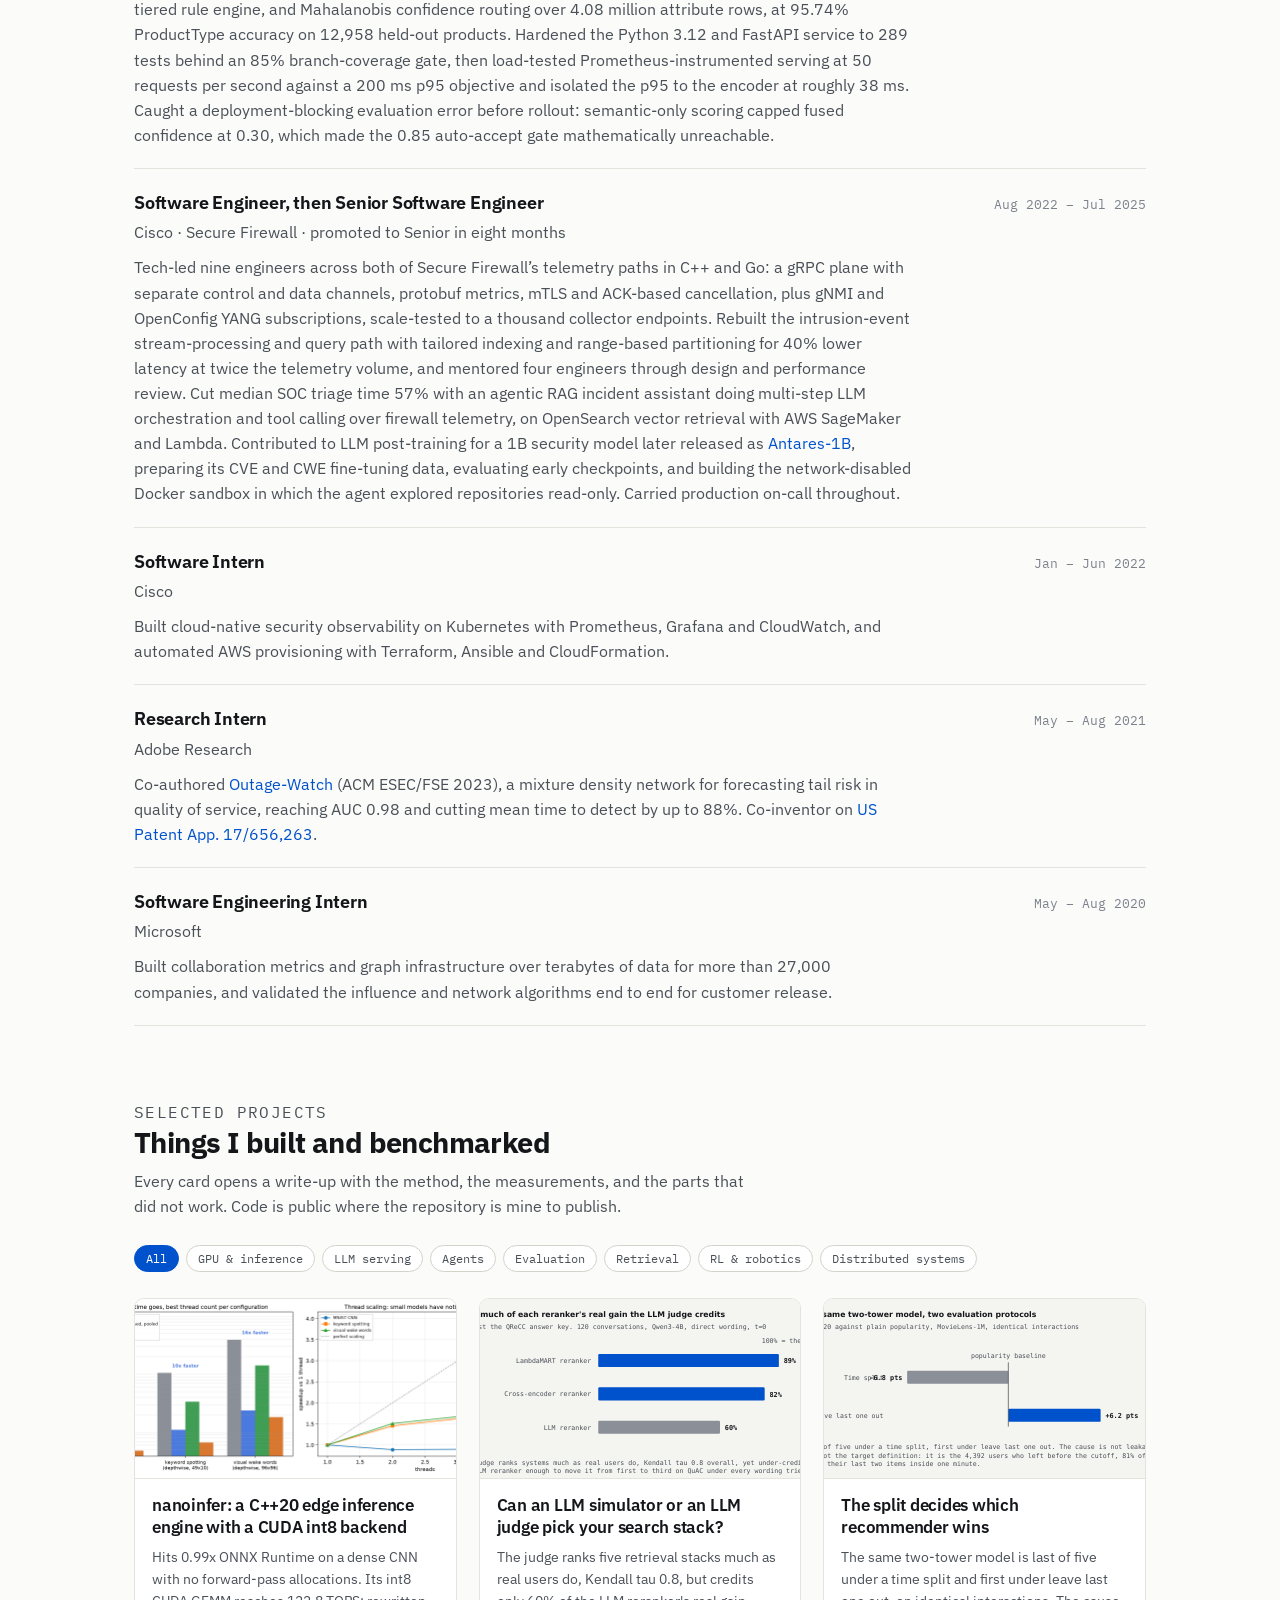
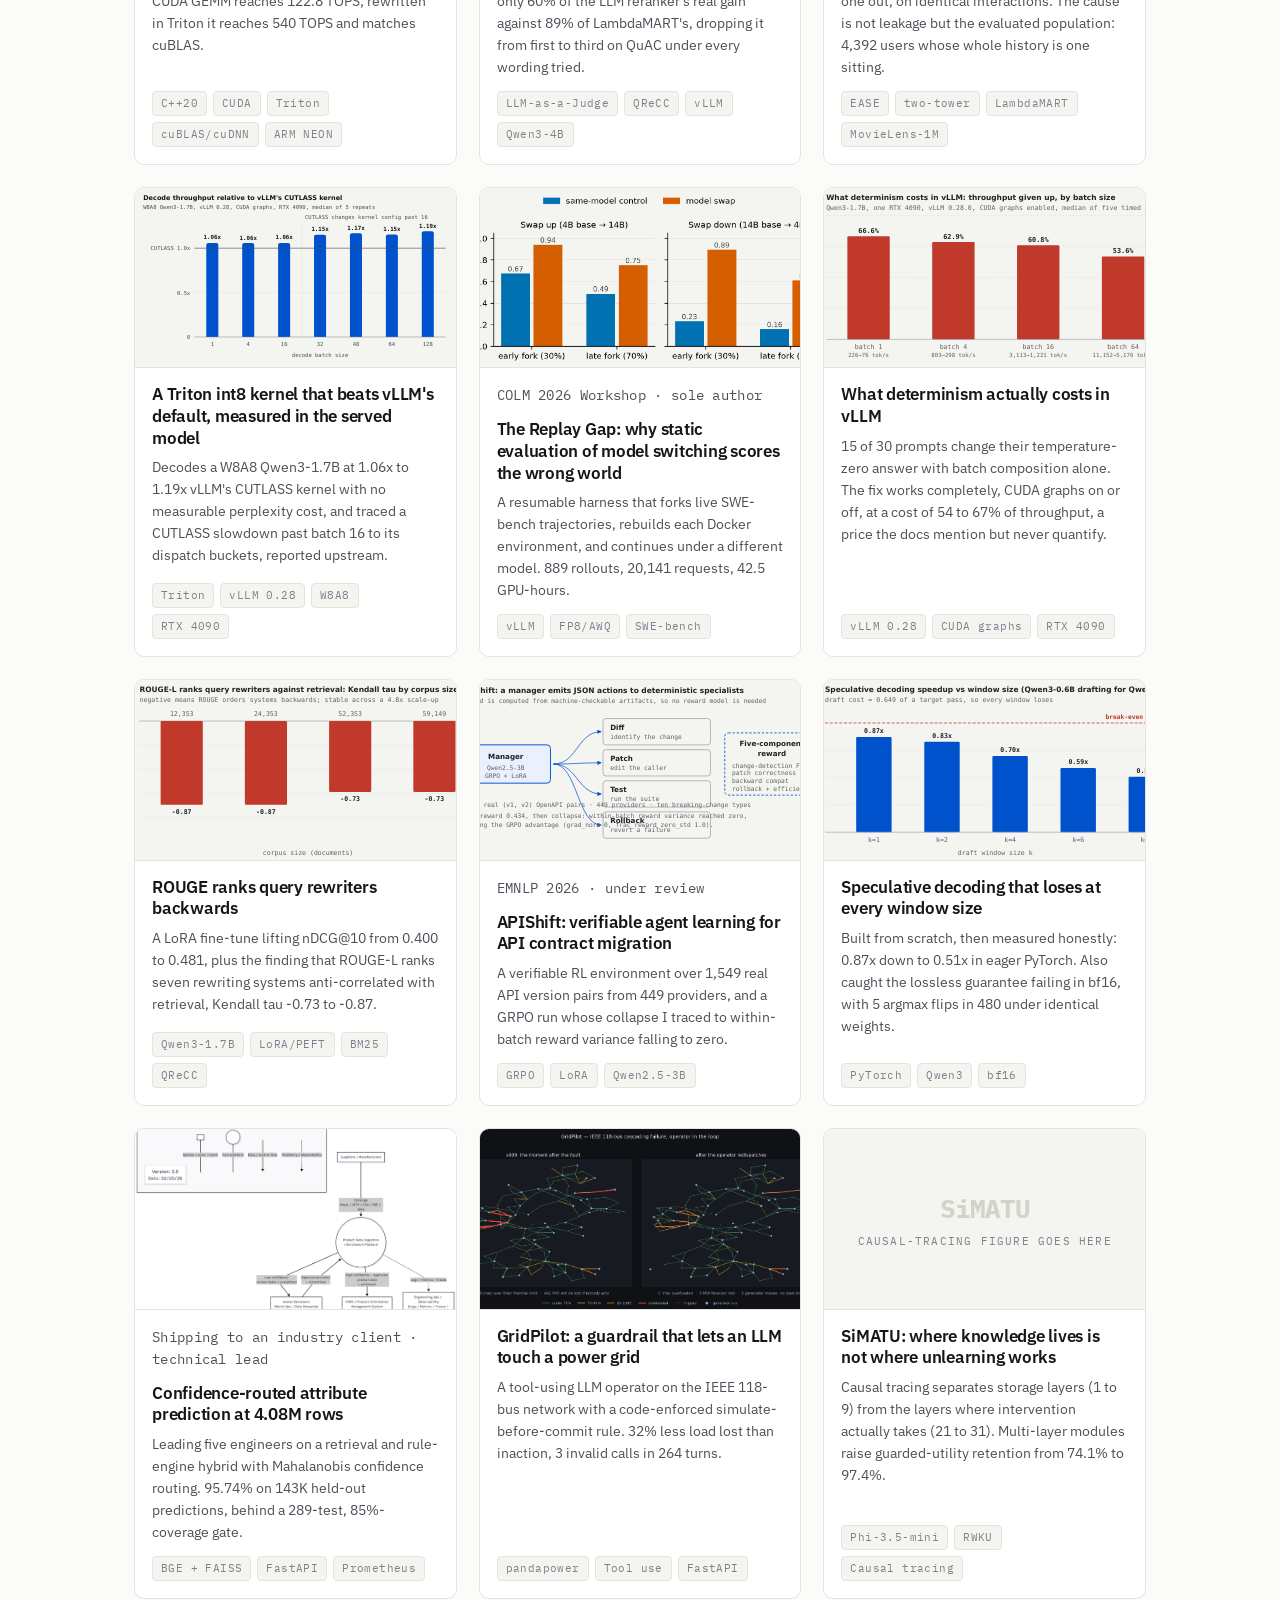
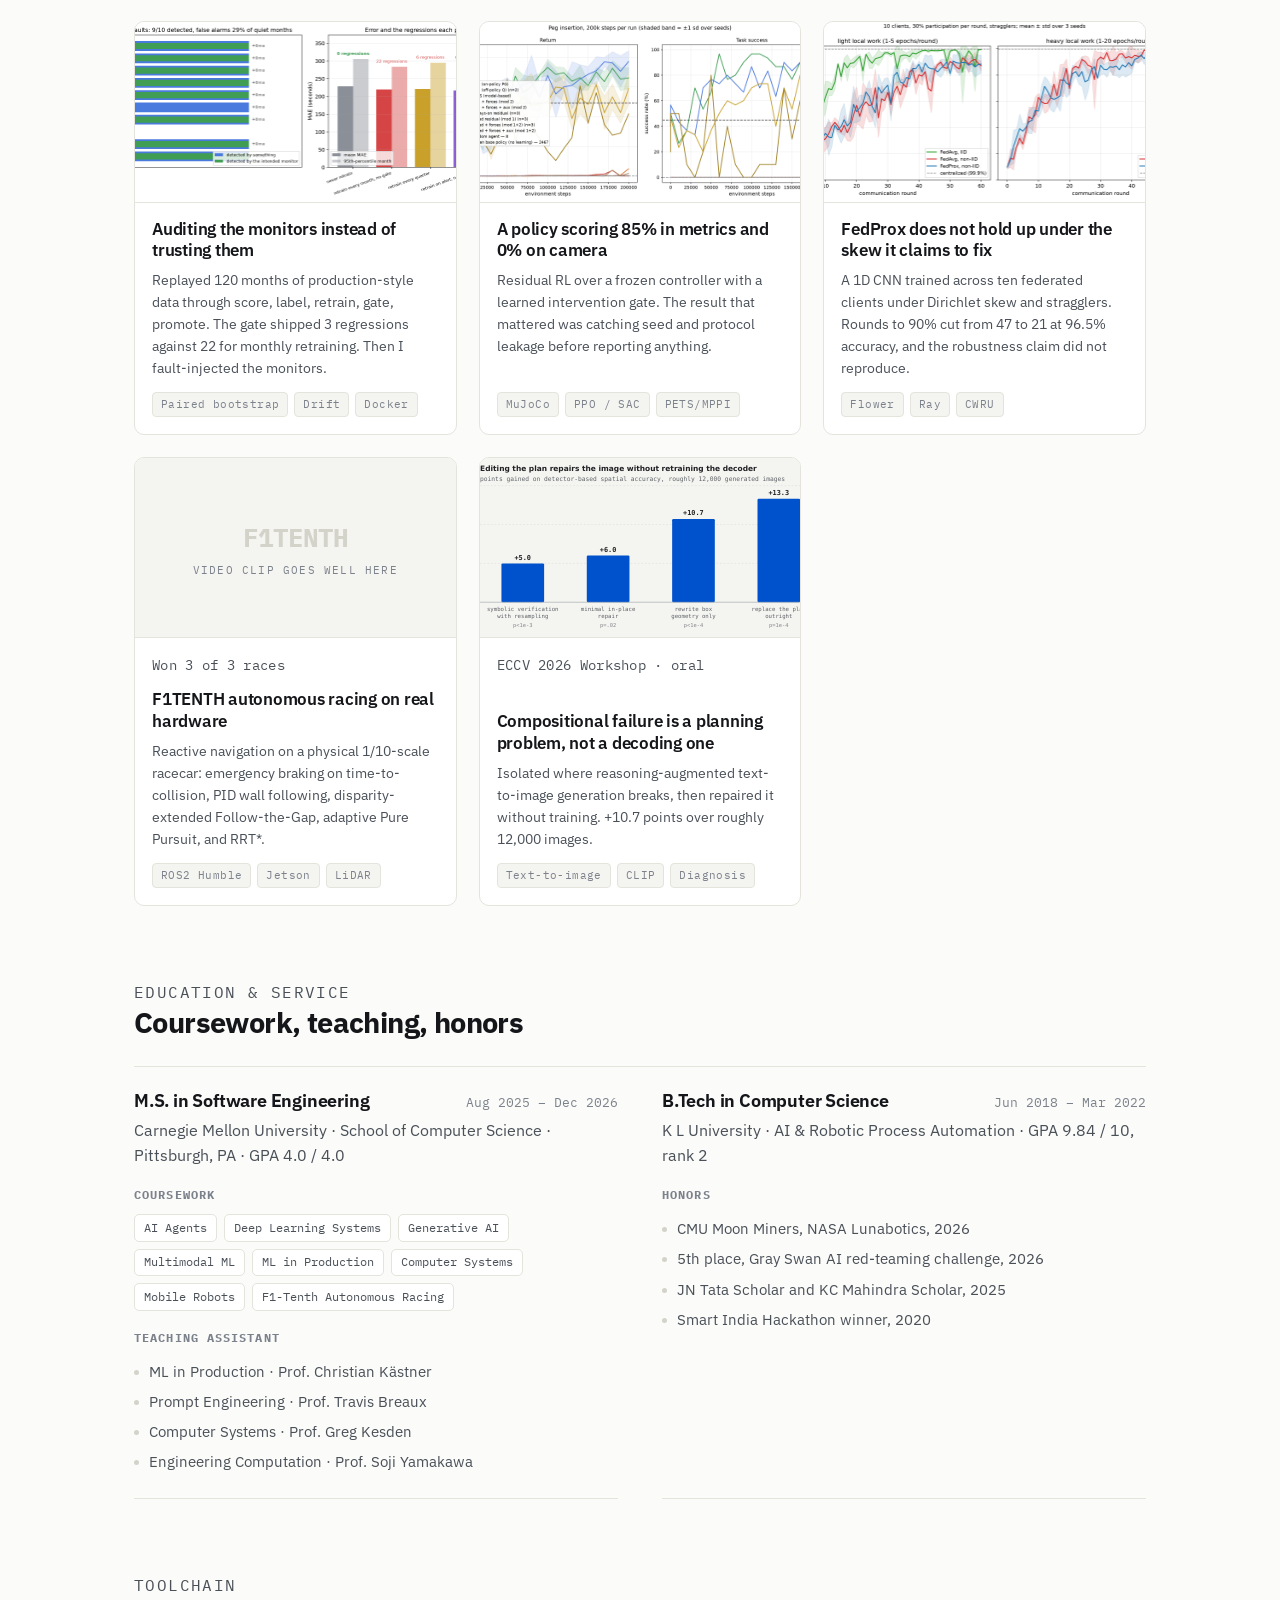
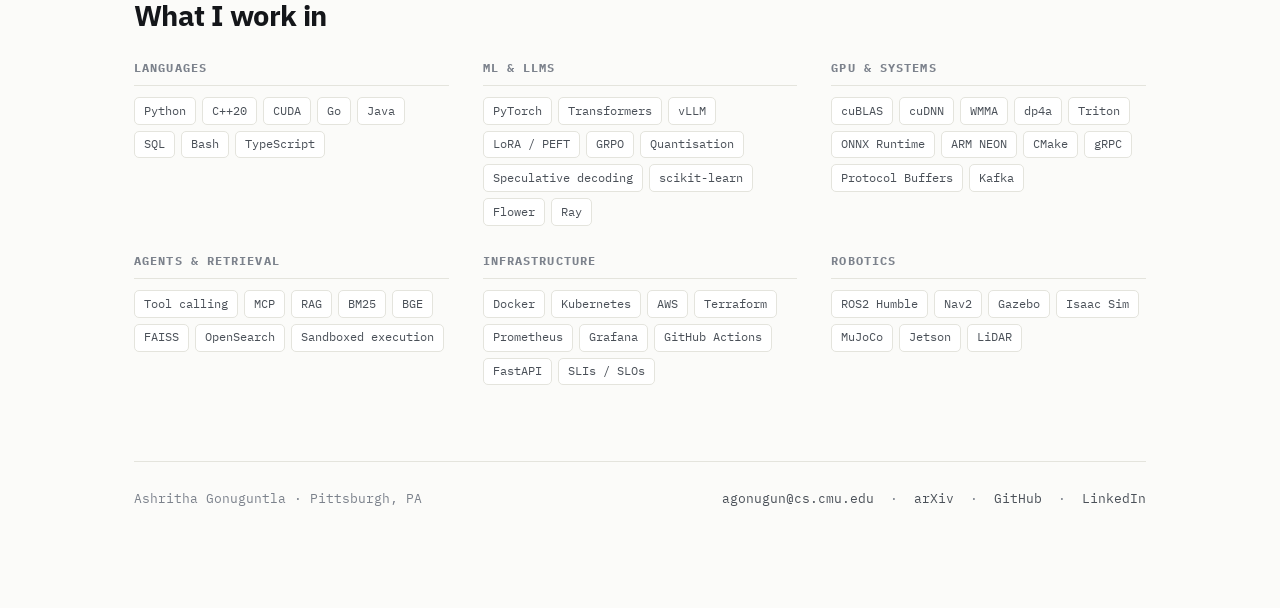
==== commit bea82a8d: "Remove the Multi-LoRA submission from public pages It is under double-blind review at ICLR 2027, so " ====
--- a/index.html
+++ b/index.html
@@ -151,8 +151,6 @@
       <span class="news__t">Submitted <em>APIShift: Verifiable Agent Learning for API Contract Migration</em> to
       <strong>EMNLP 2026</strong>.</span></li>
     <li><span class="news__d">2026</span>
-      <span class="news__t">Submitted <em>Multi-LoRA Composition via Softmax Routing</em> to <strong>AAAI 2027</strong>.</span></li>
-    <li><span class="news__d">2026</span>
       <span class="news__t">Became technical lead for ML and architecture on the <strong>eParts Services</strong> MSE
       Studio engagement, leading five engineers.</span></li>
     <li><span class="news__d">2026</span>
@@ -234,19 +232,6 @@
       </div>
     </article>
 
-    <article class="pub">
-      <div class="pub__venue">
-        <span class="pub__badge pub__badge--review">AAAI 2027</span>
-        <span class="pub__year">Under review</span>
-      </div>
-      <div>
-        <h3>Resolving Spatial and Semantic Conflicts: Multi-LoRA Composition via Softmax Routing and Cross-Adapter Attention Conditioning</h3>
-        <p class="pub__meta"><strong>Ashritha Gonuguntla</strong></p>
-        <p>Training-free softmax noise routing plus cross-adapter attention conditioning for composing
-           multiple LoRA adapters without retraining: +6.8% CLIP-T and +16.7% CLIP-I over the
-           composition baselines.</p>
-      </div>
-    </article>
 
     <article class="pub">
       <div class="pub__venue">
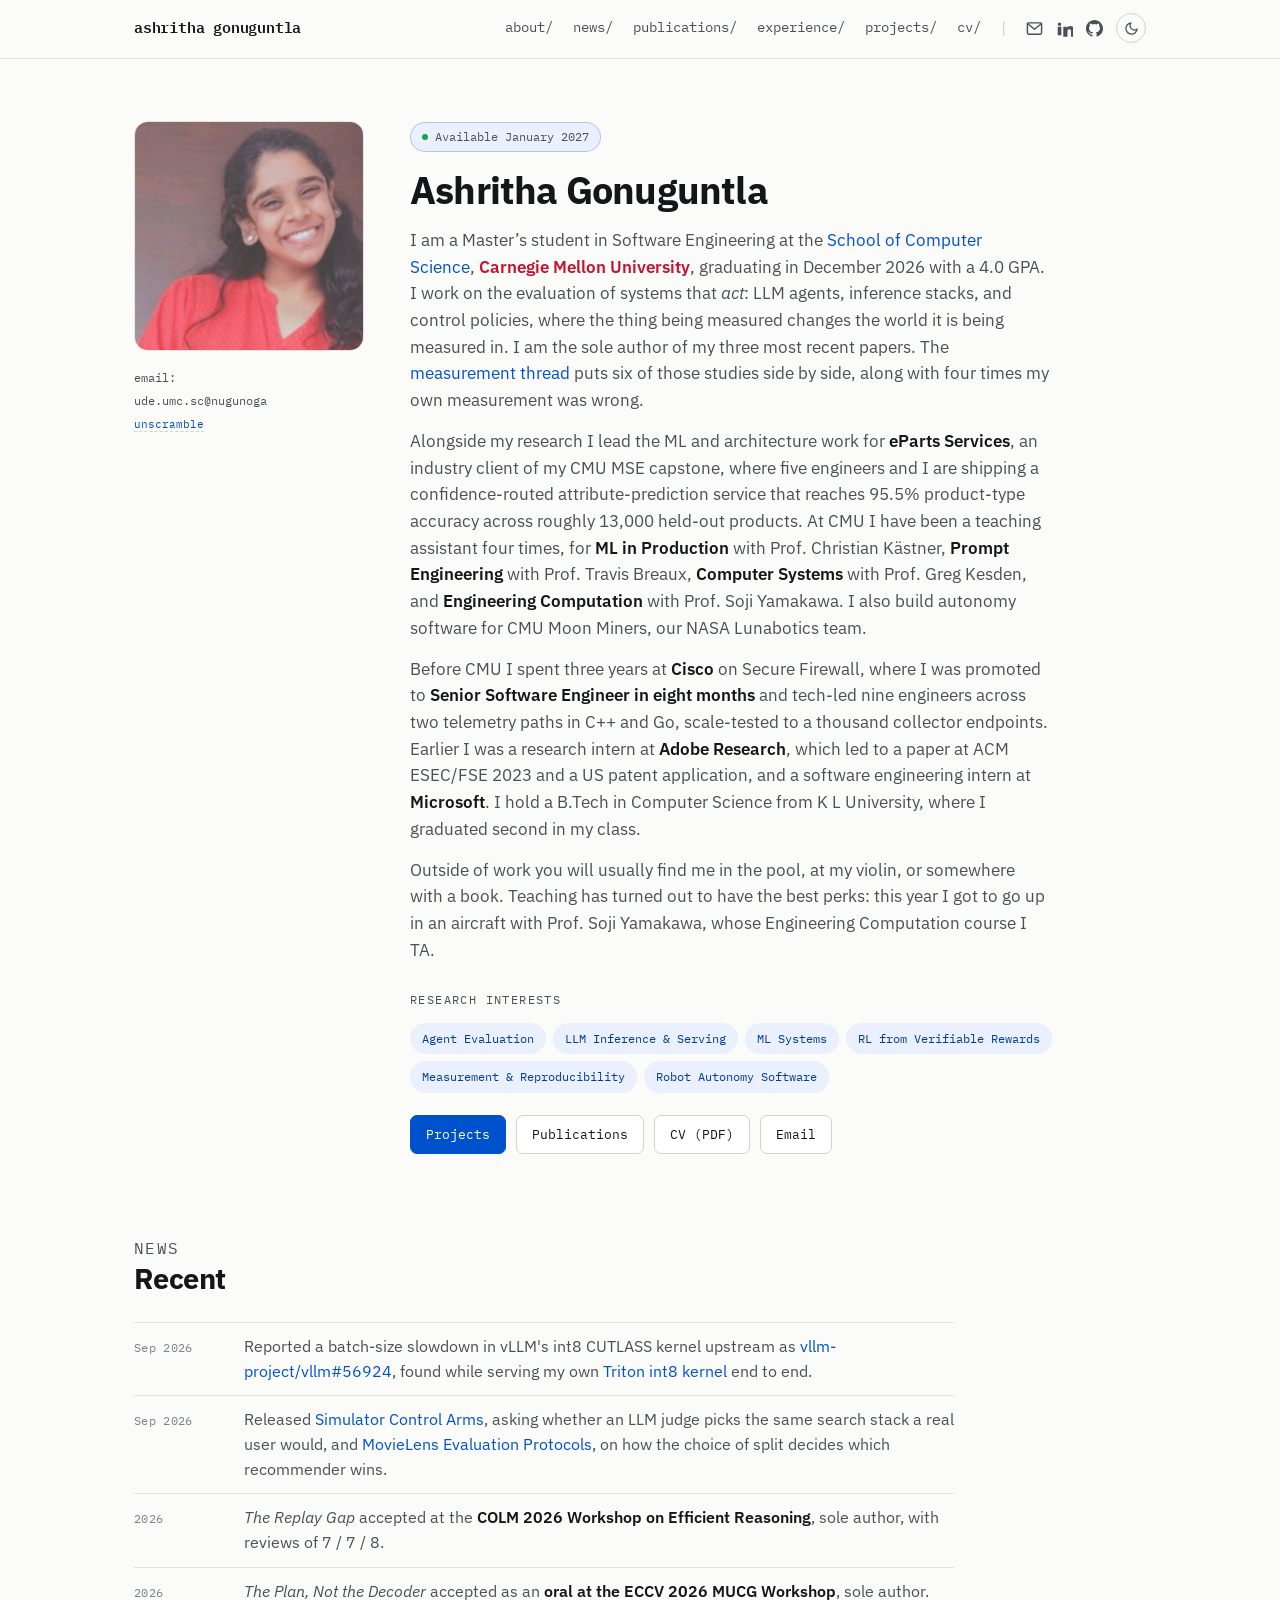
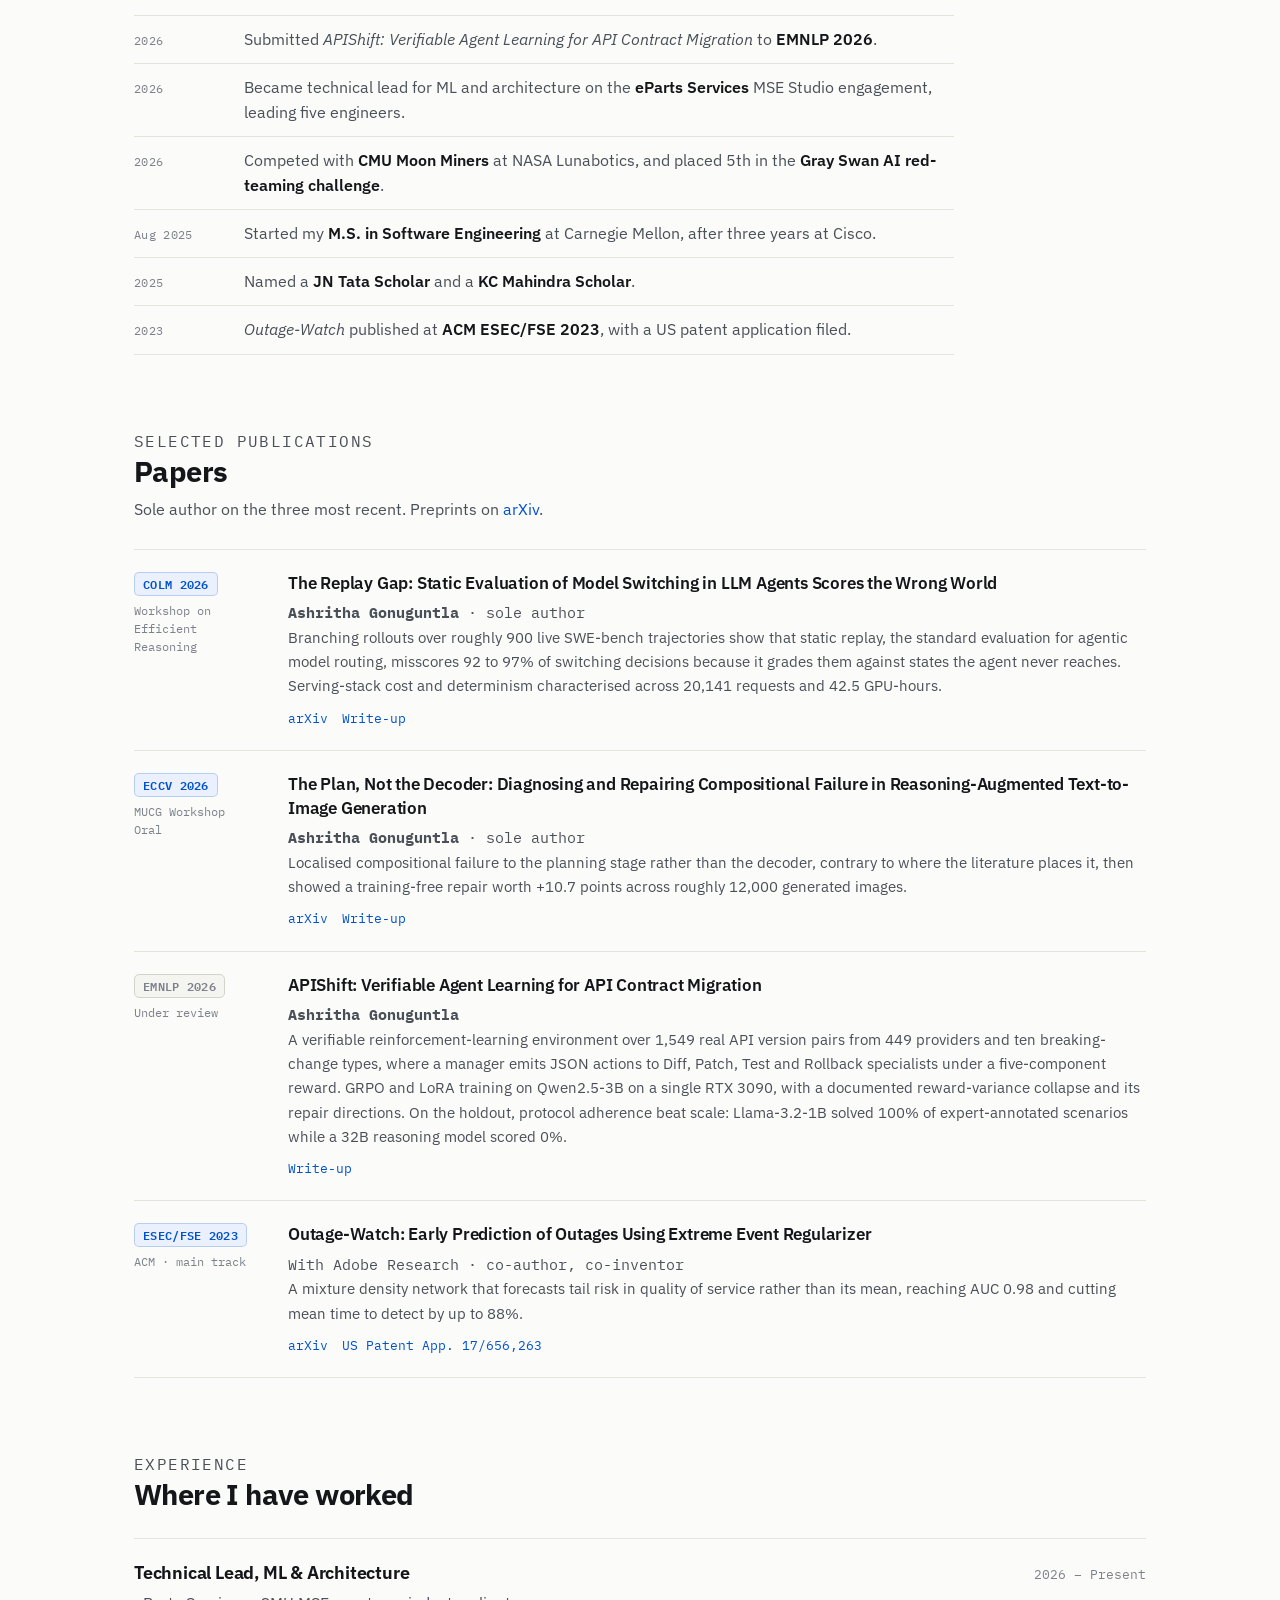
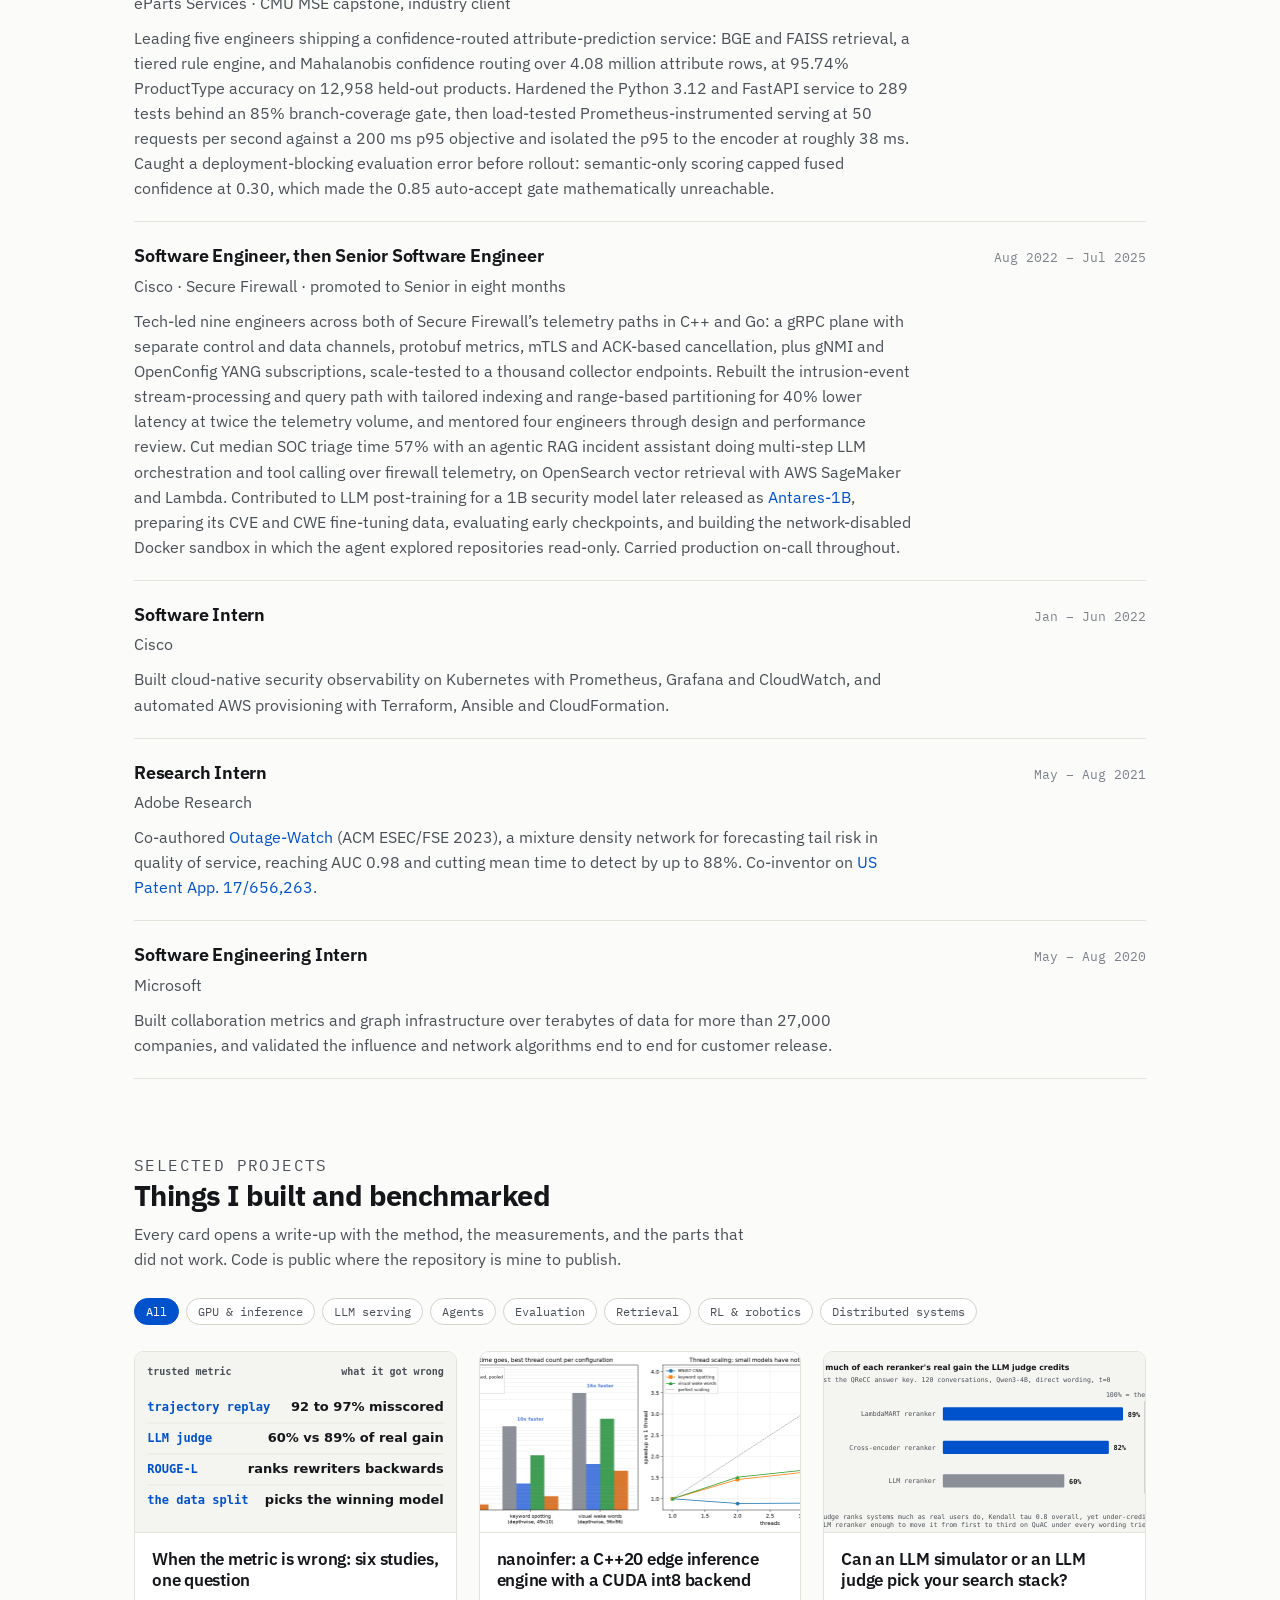
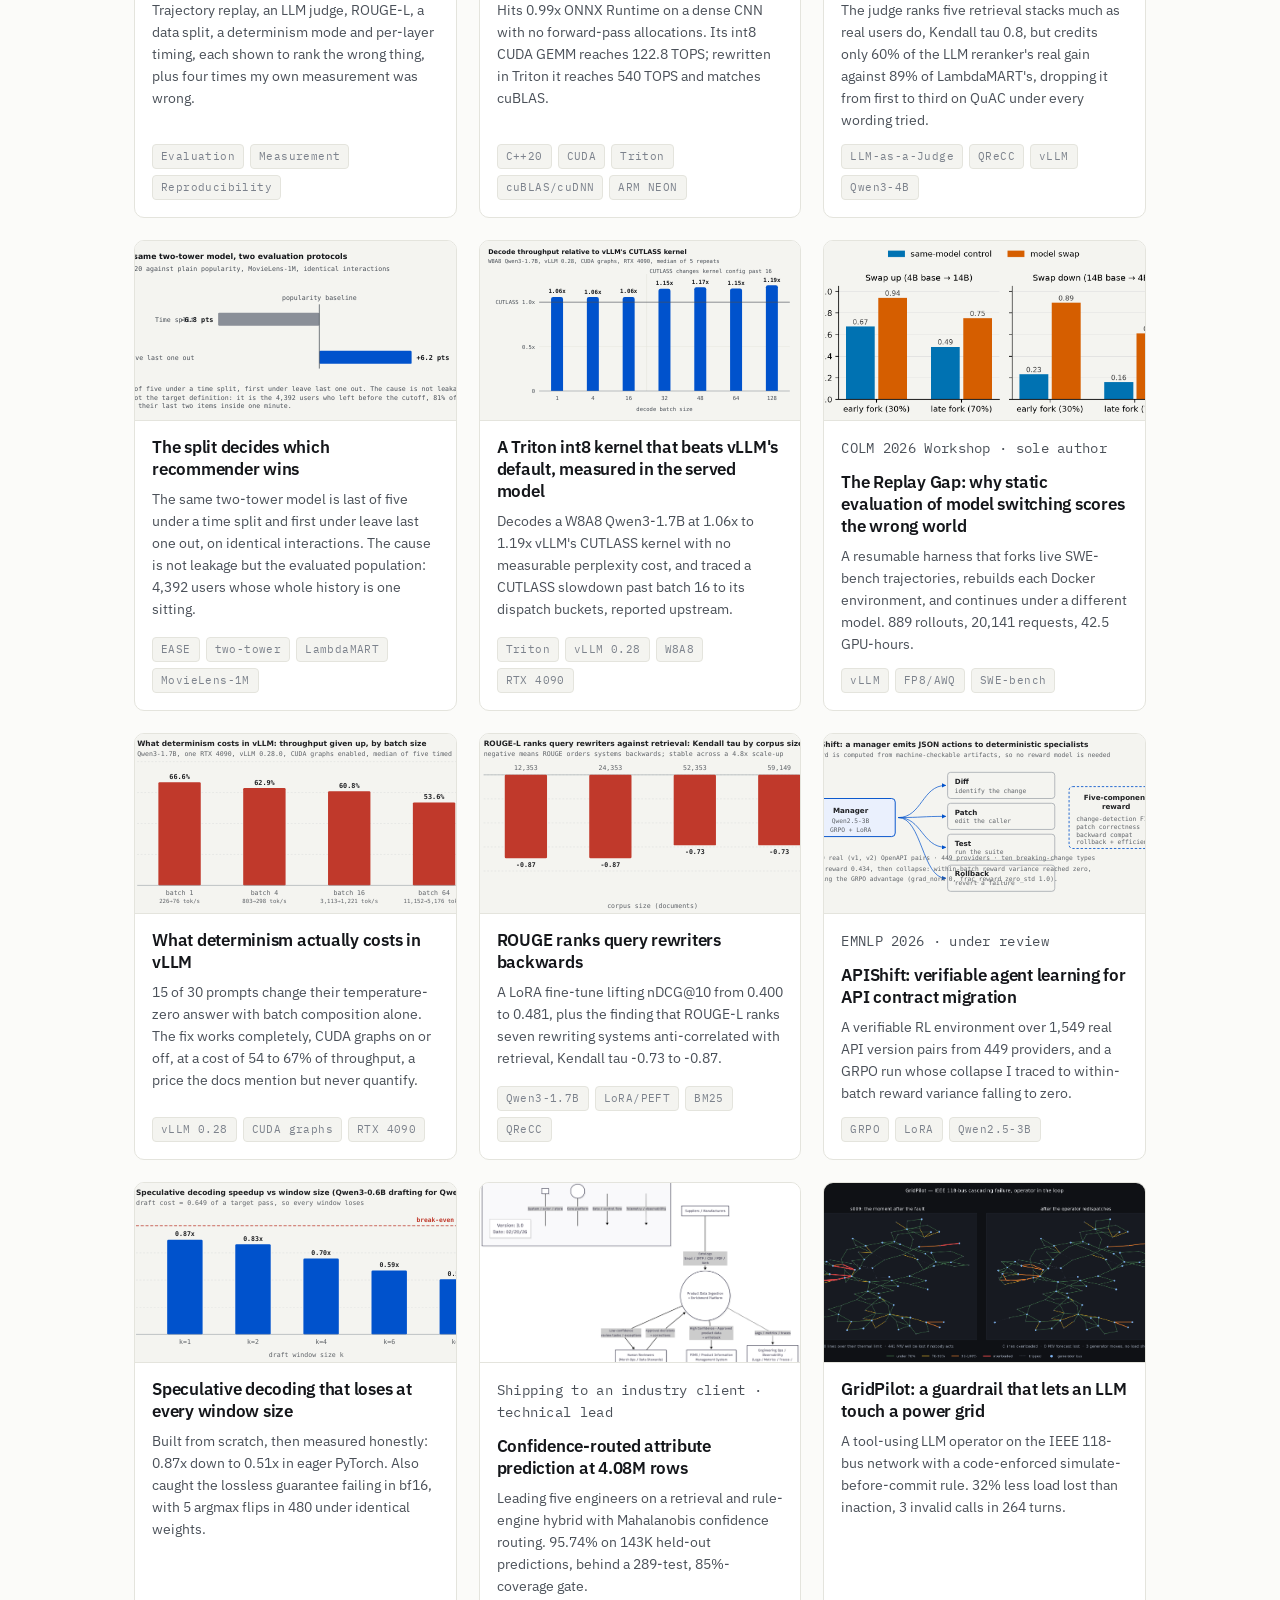
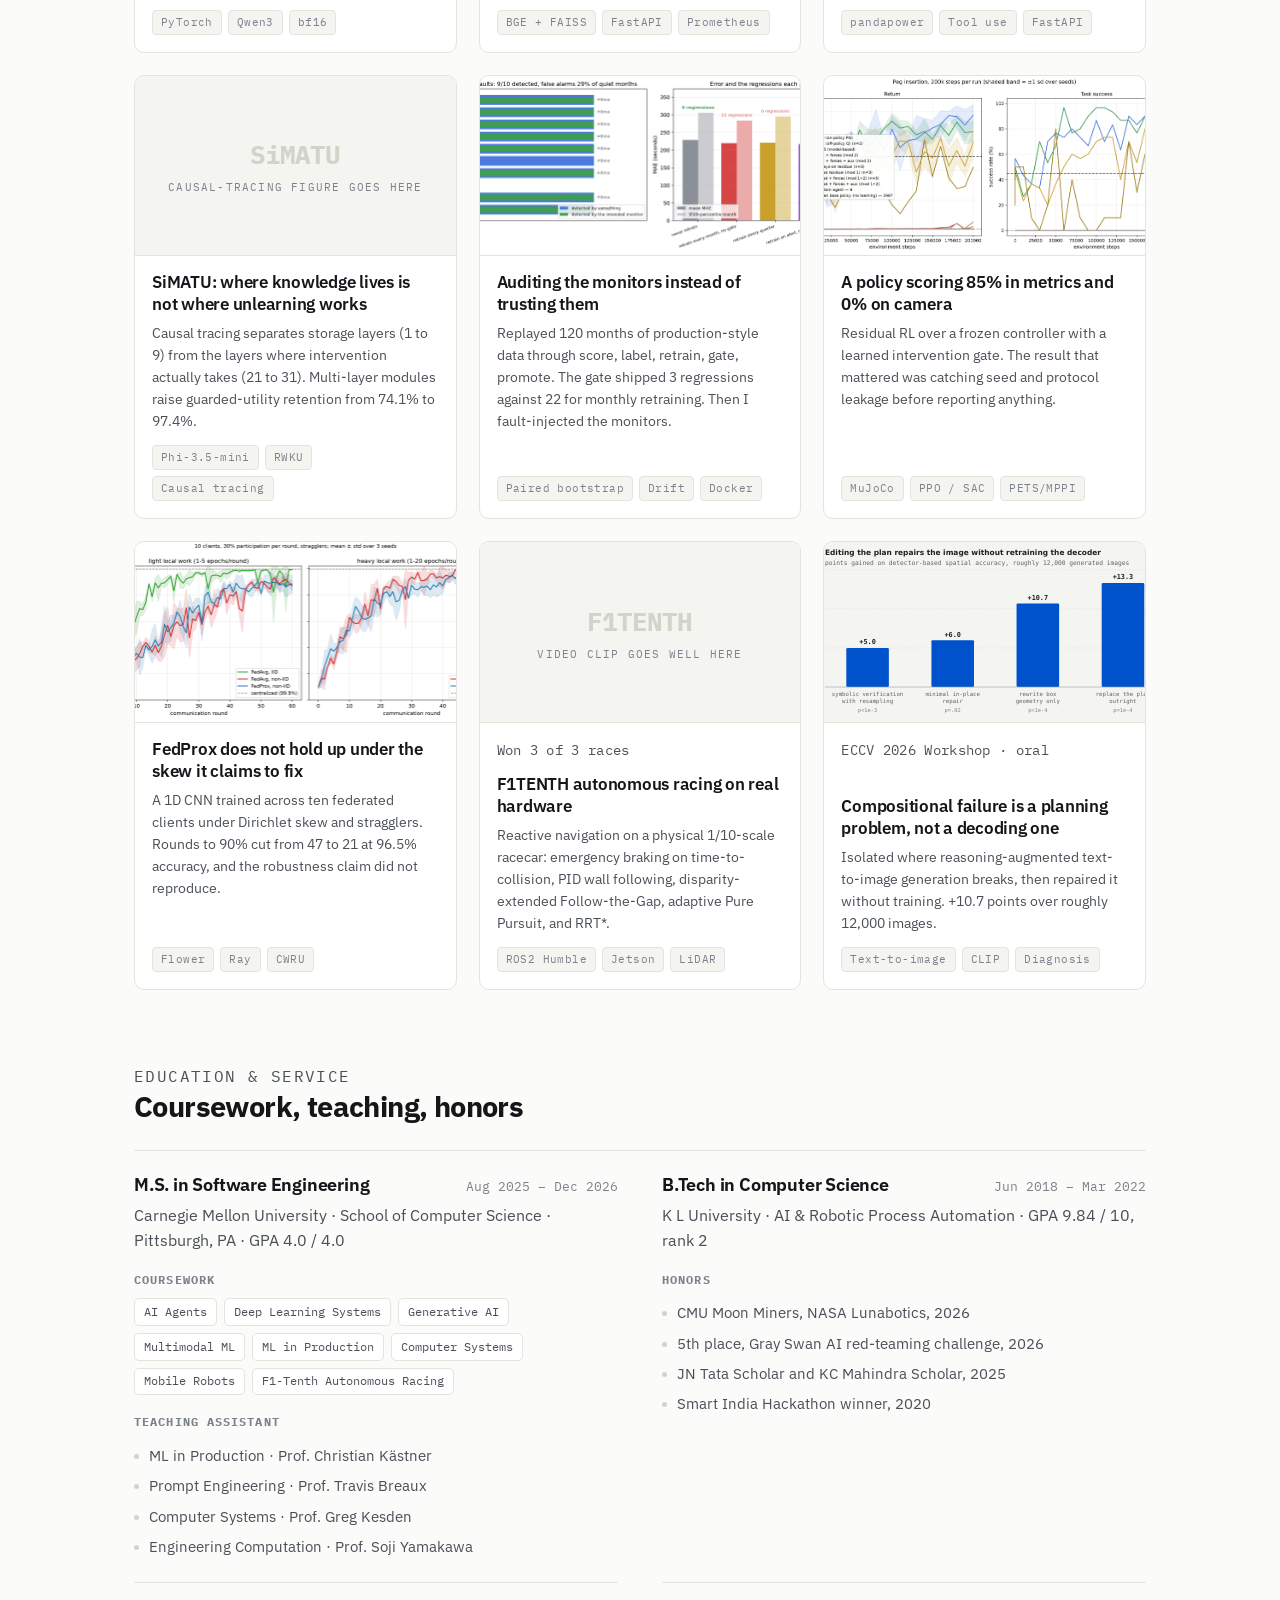
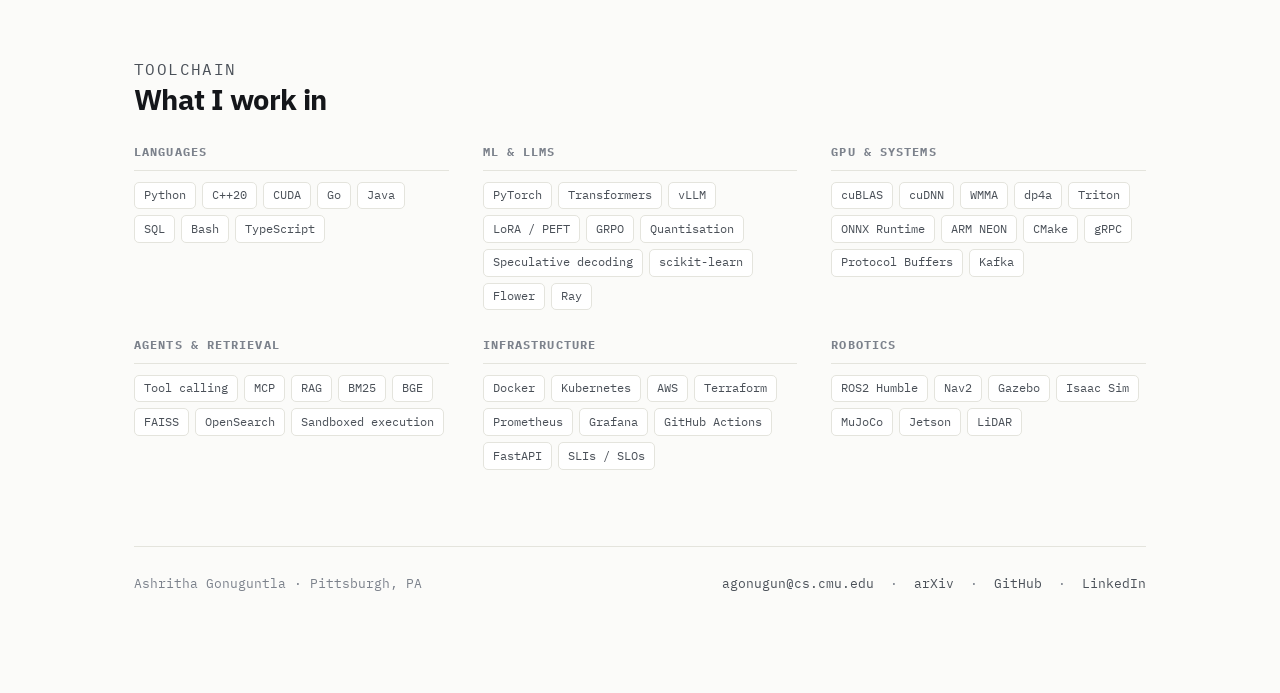
==== commit 1c3605b6: "Add the measurement thread One page that puts six studies side by side, each a trusted measurement s" ====
--- a/index.html
+++ b/index.html
@@ -73,7 +73,8 @@
         graduating in December 2026 with a 4.0 GPA. I work on the evaluation of systems that
         <em>act</em>: LLM agents, inference stacks, and control policies, where the thing being
         measured changes the world it is being measured in. I am the sole author of my three most
-        recent papers.
+        recent papers. The <a href="projects/projects.html?p=measurement">measurement thread</a>
+        puts six of those studies side by side, along with four times my own measurement was wrong.
       </p>
 
       <p>
@@ -363,6 +364,16 @@
 
   <div class="grid">
 
+    <a class="card" href="projects/projects.html?p=measurement" data-tags="eval|serving|retrieval|agents">
+      <div class="card__media"><img src="projects/measurement/images/hero.svg" alt=""></div>
+      <div class="card__body">
+        <h3 class="card__title">When the metric is wrong: six studies, one question</h3>
+        <p>Trajectory replay, an LLM judge, ROUGE-L, a data split, a determinism mode and per-layer
+           timing, each shown to rank the wrong thing, plus four times my own measurement was wrong.</p>
+        <div class="card__tags"><span class="tag">Evaluation</span><span class="tag">Measurement</span><span class="tag">Reproducibility</span></div>
+      </div>
+    </a>
+
     <a class="card" href="projects/projects.html?p=nanoinfer" data-tags="gpu|serving">
       <div class="card__media"><img src="projects/nanoinfer/images/hero.png" alt=""></div>
       <div class="card__body">
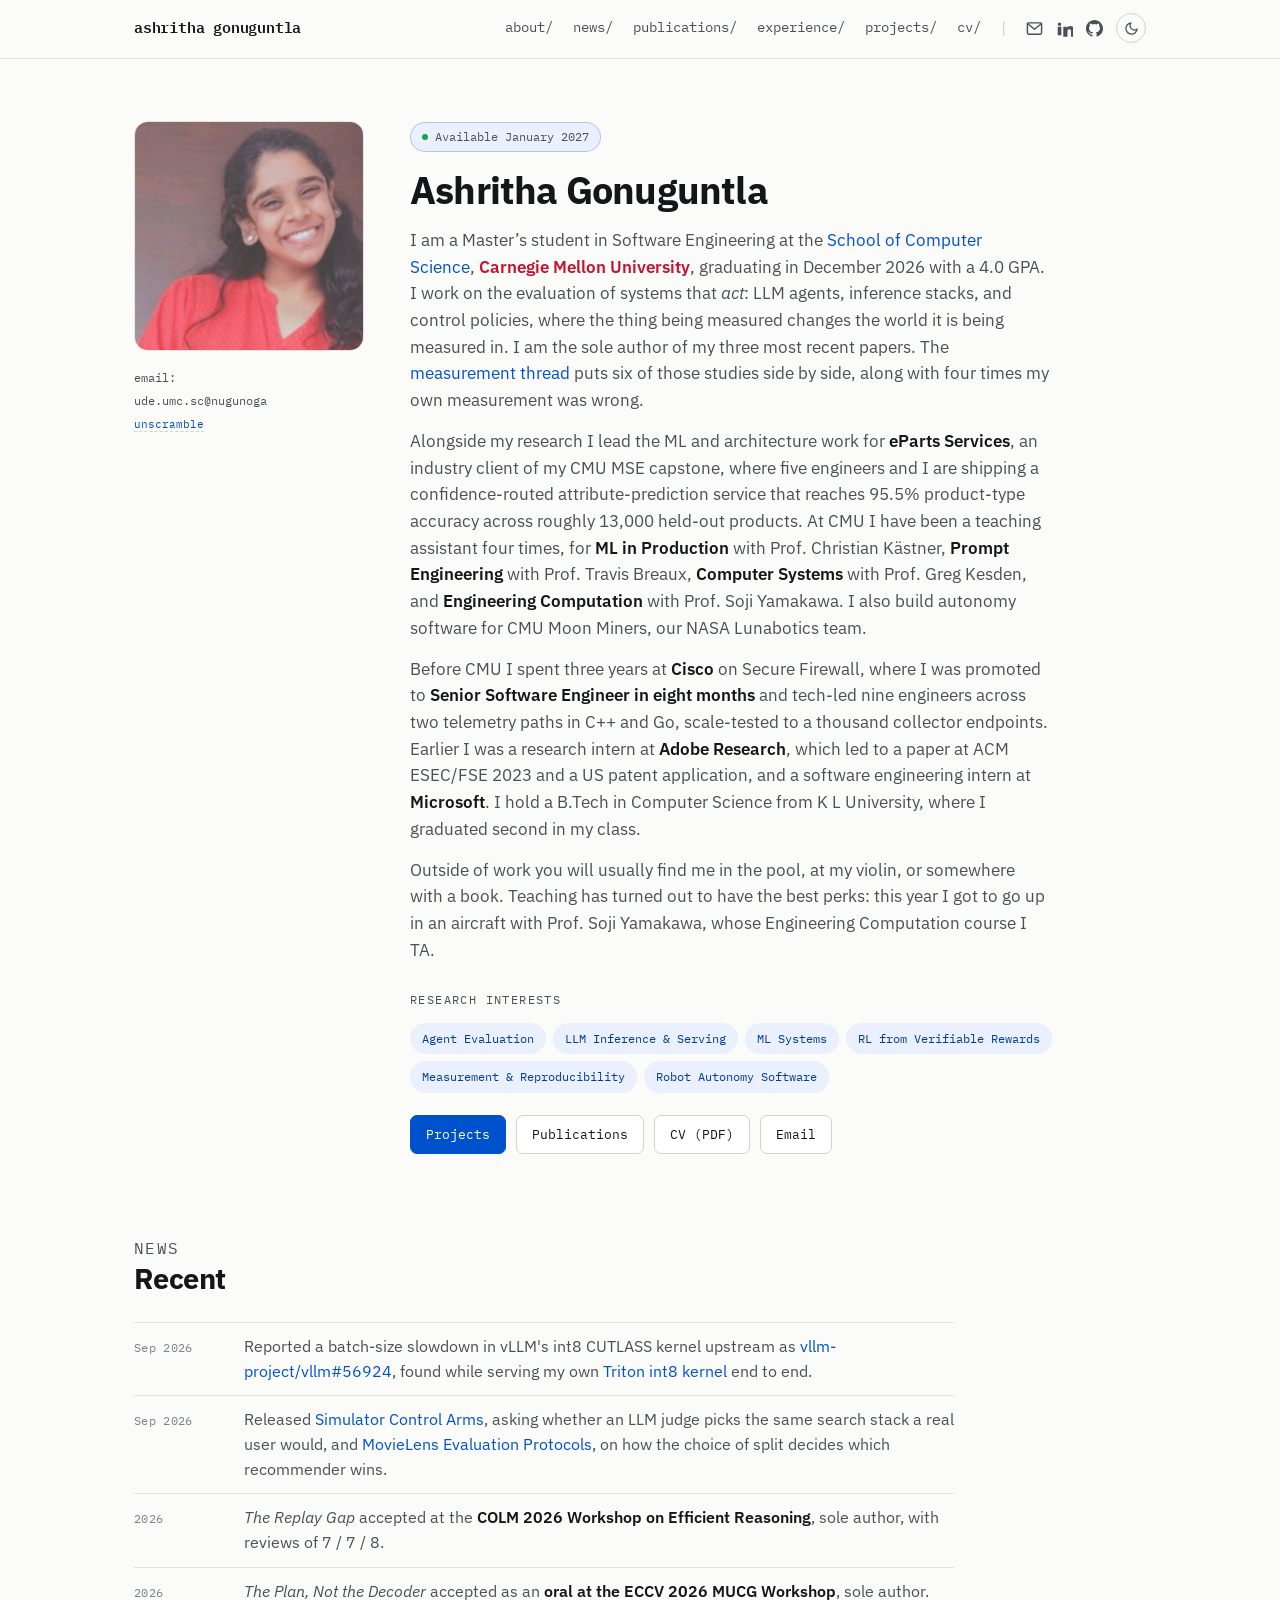
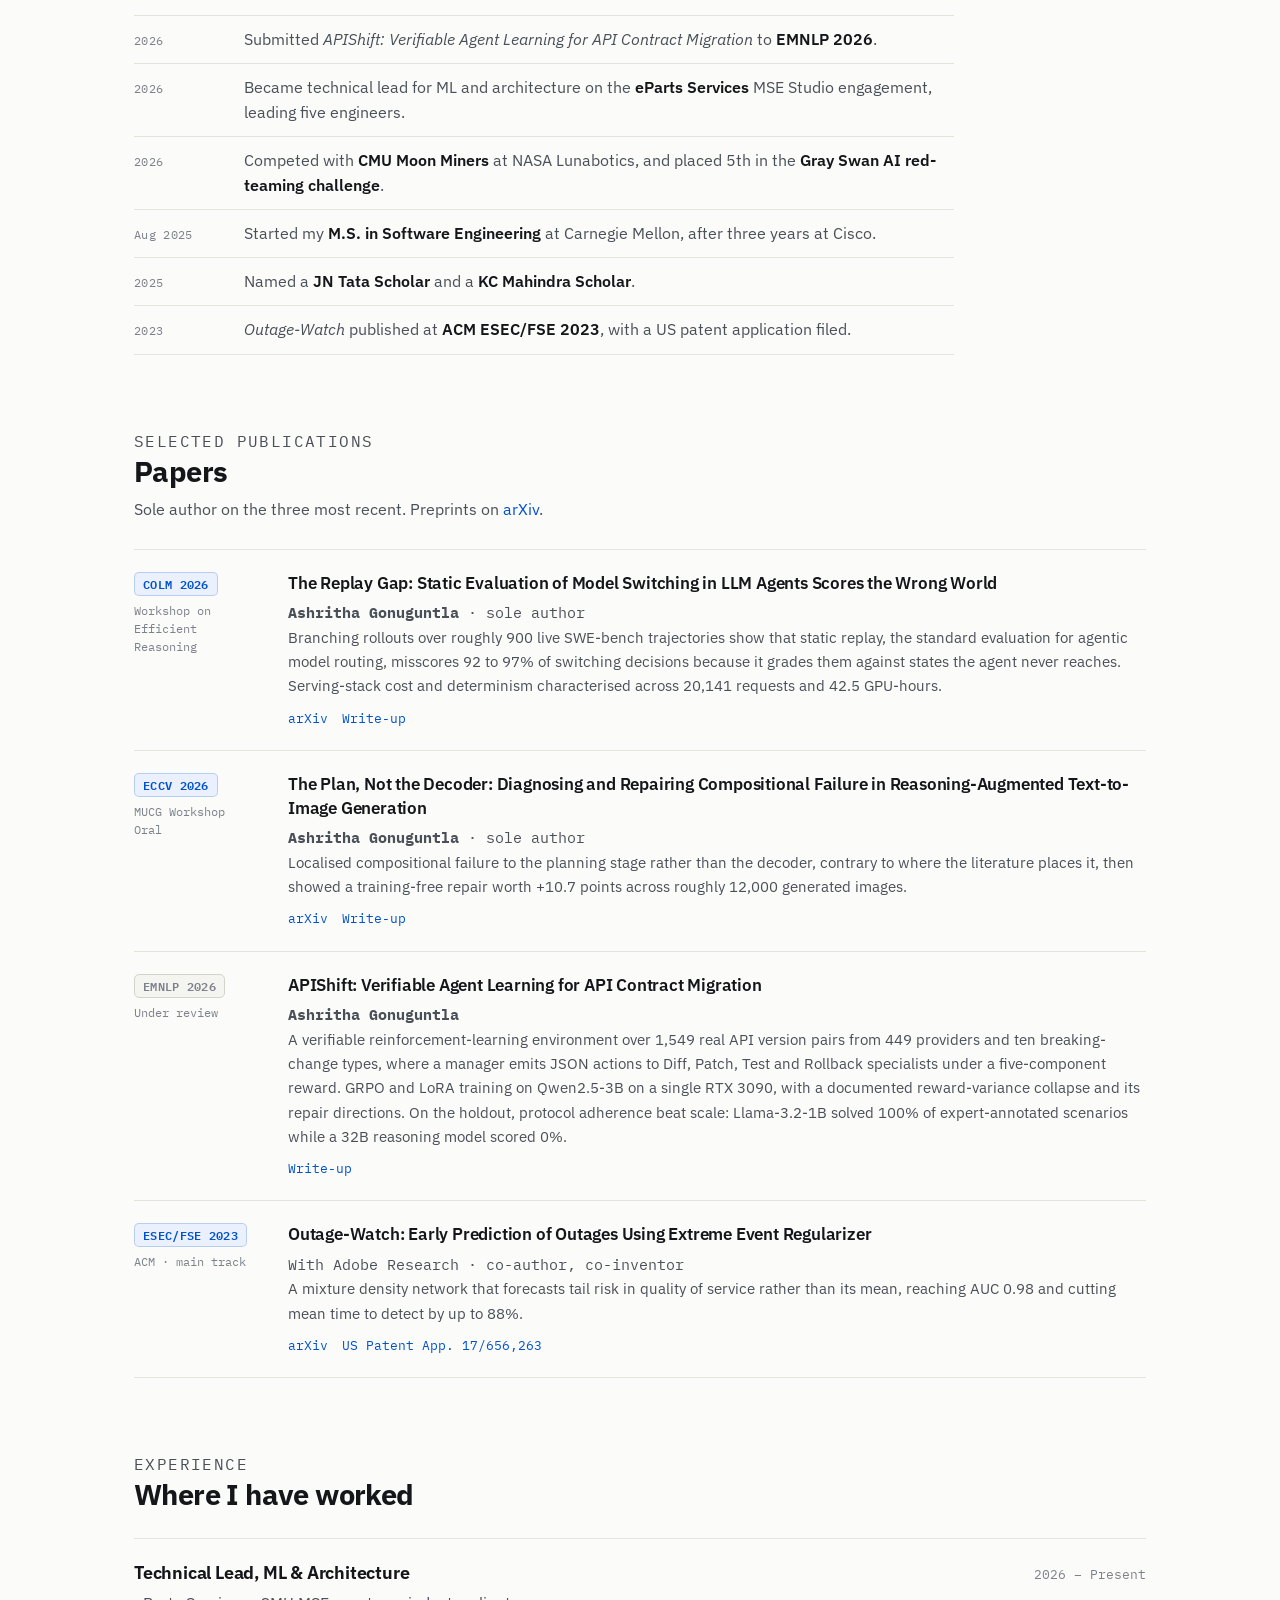
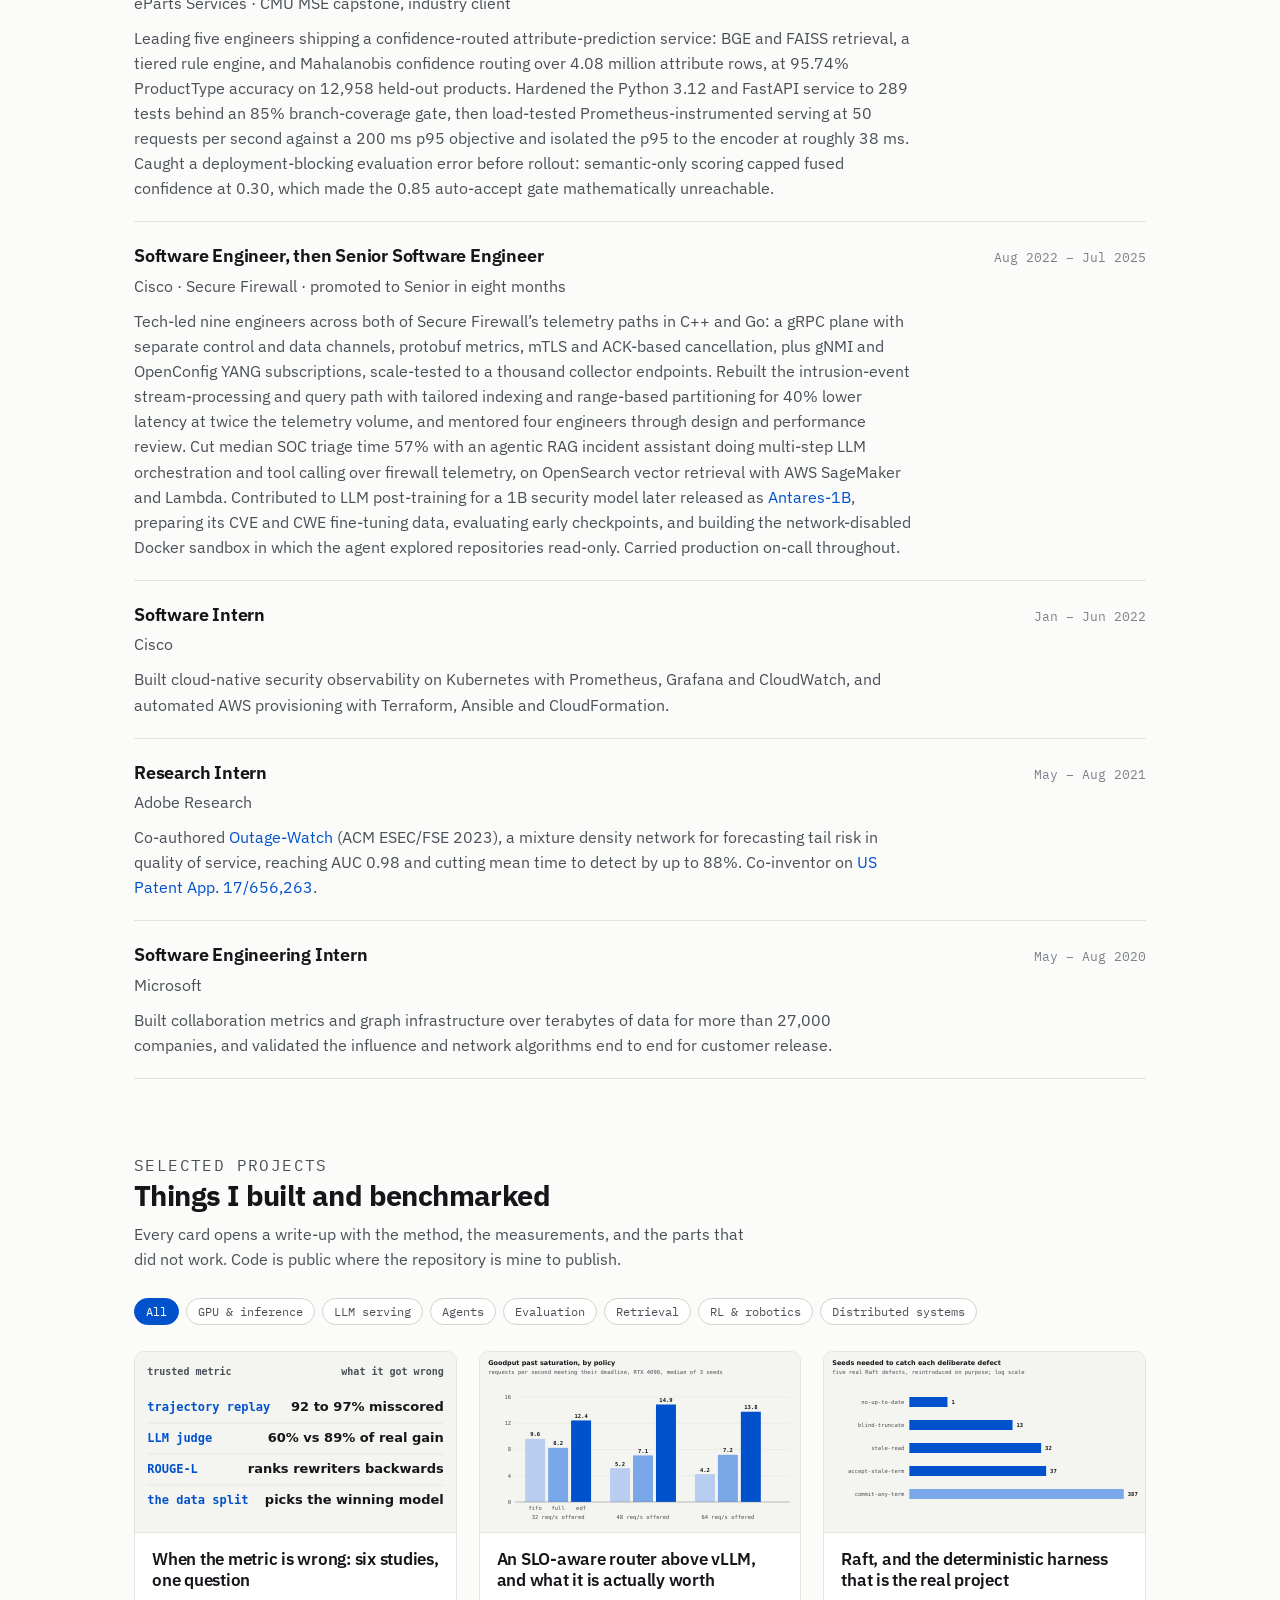
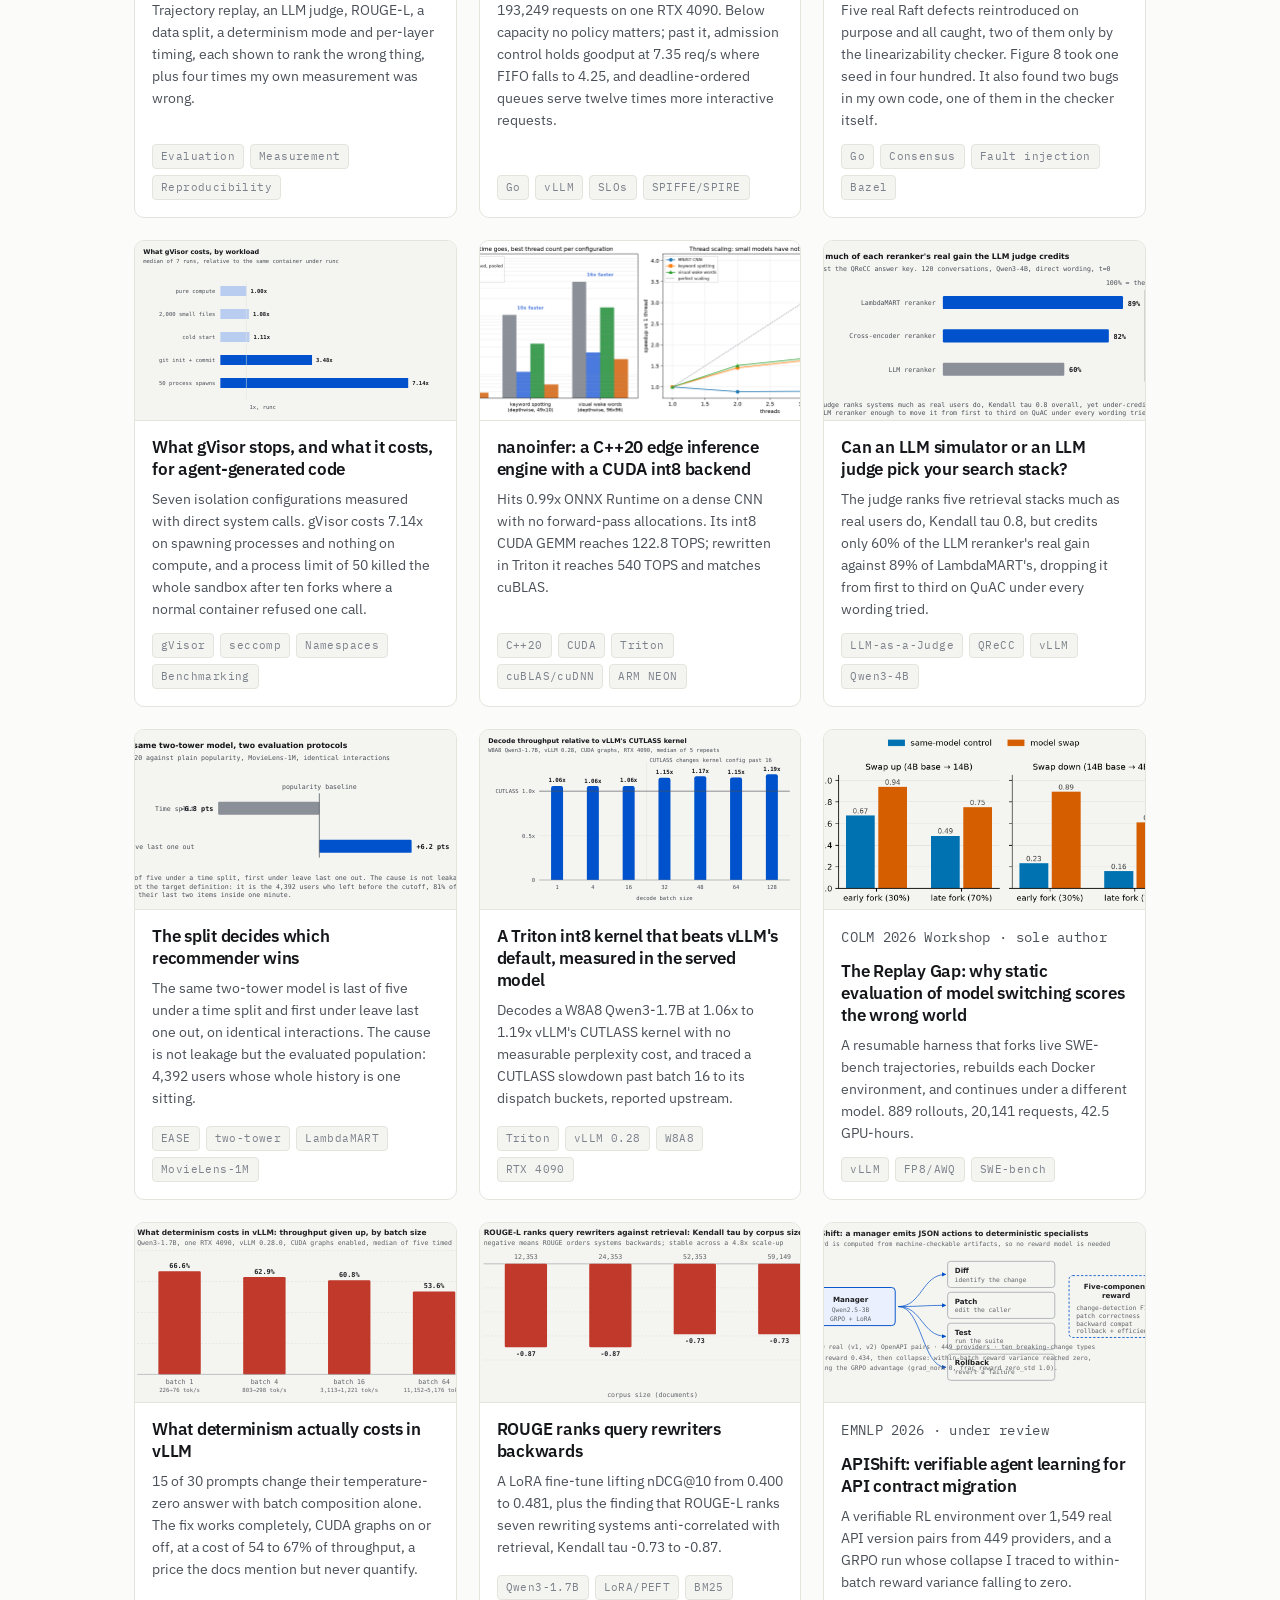
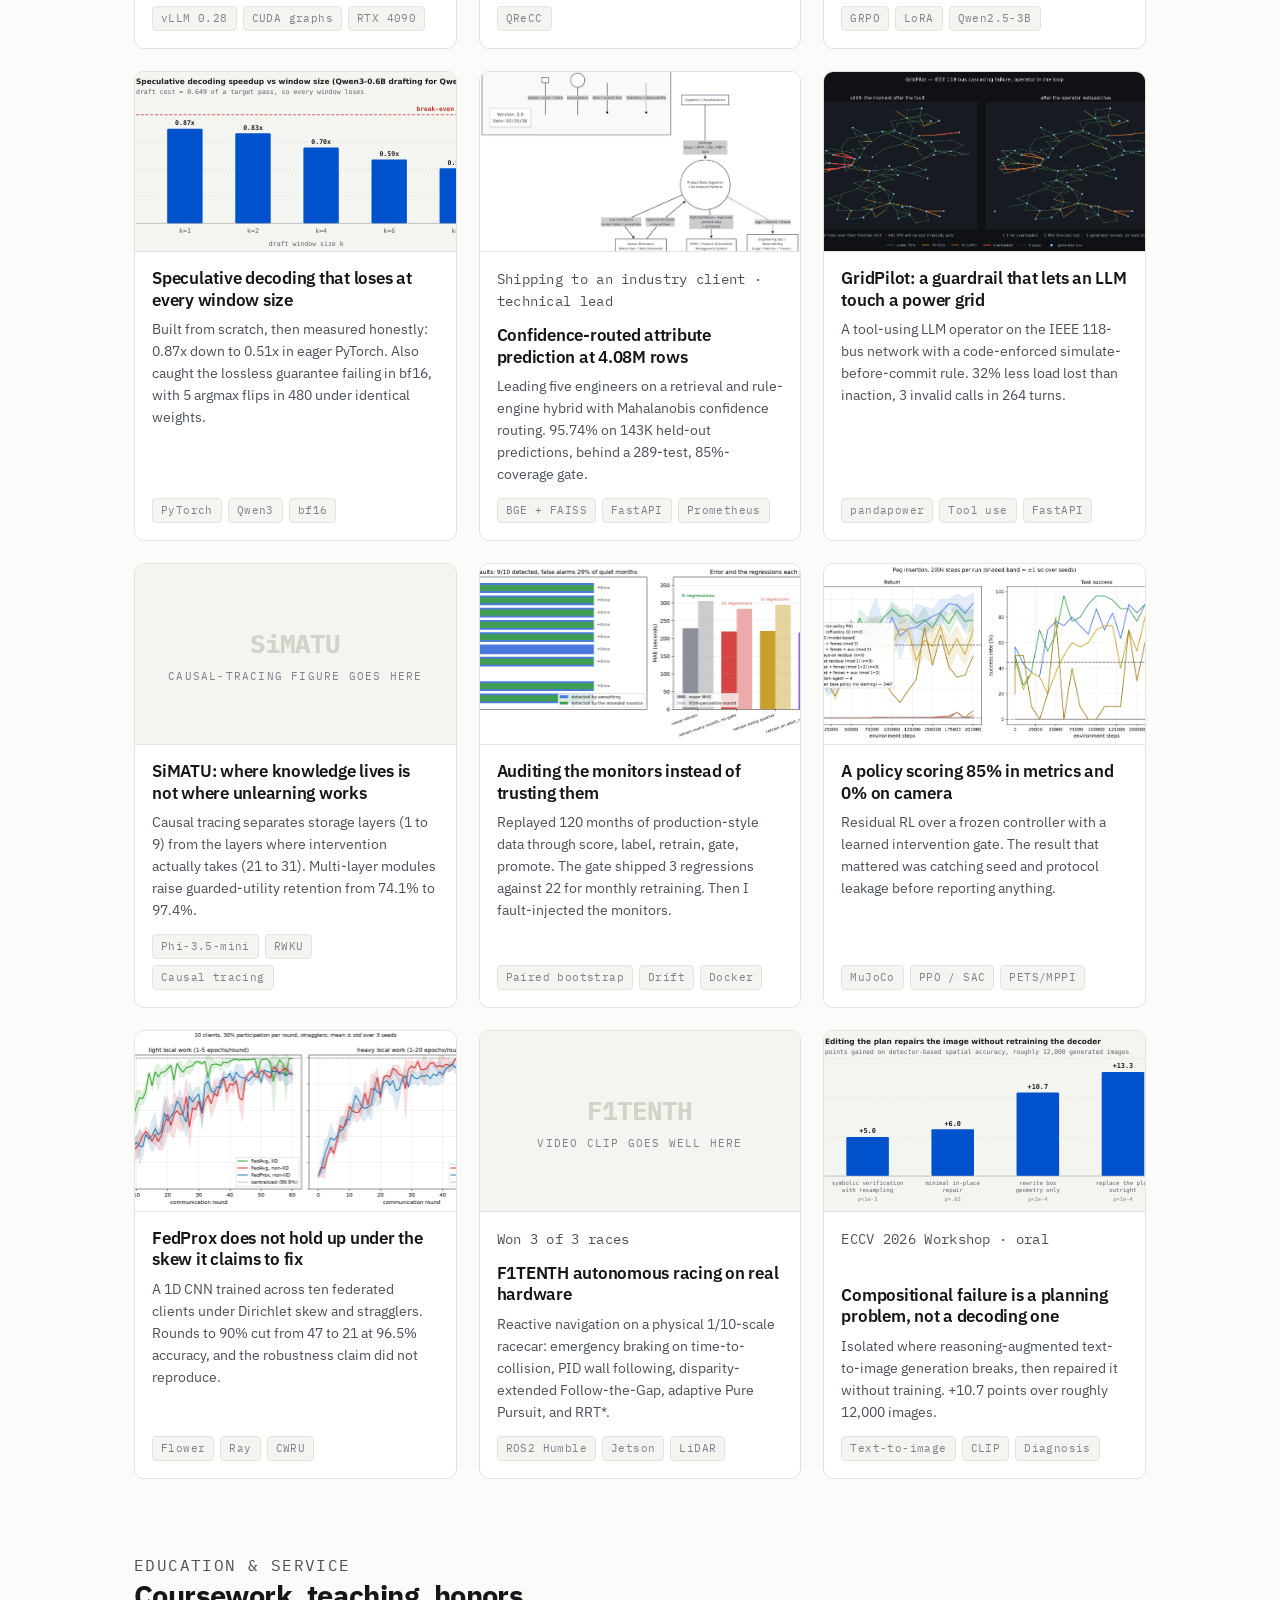
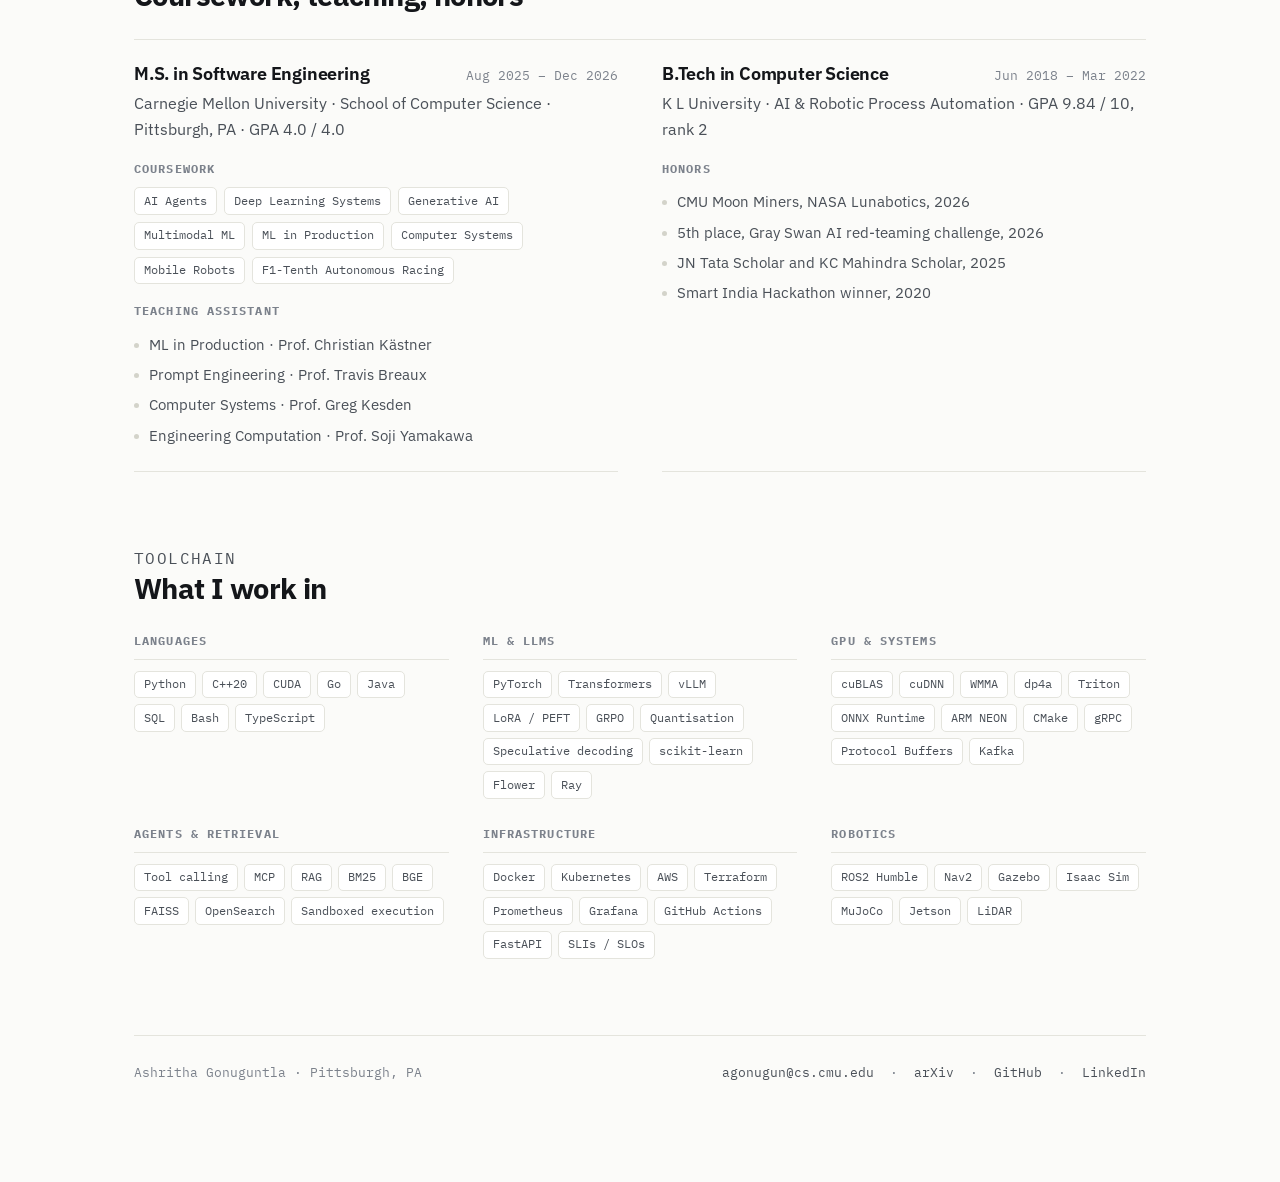
==== commit 886d7375: "Add write-ups for the three new systems projects serving-control-plane, raft-control-plane and agent" ====
--- a/index.html
+++ b/index.html
@@ -374,6 +374,39 @@
       </div>
     </a>
 
+    <a class="card" href="projects/projects.html?p=serving-control-plane" data-tags="serving|distributed|eval|gpu">
+      <div class="card__media"><img src="projects/serving-control-plane/images/hero.svg" alt=""></div>
+      <div class="card__body">
+        <h3 class="card__title">An SLO-aware router above vLLM, and what it is actually worth</h3>
+        <p>193,249 requests on one RTX 4090. Below capacity no policy matters; past it, admission
+           control holds goodput at 7.35 req/s where FIFO falls to 4.25, and deadline-ordered queues
+           serve twelve times more interactive requests.</p>
+        <div class="card__tags"><span class="tag">Go</span><span class="tag">vLLM</span><span class="tag">SLOs</span><span class="tag">SPIFFE/SPIRE</span></div>
+      </div>
+    </a>
+
+    <a class="card" href="projects/projects.html?p=raft-control-plane" data-tags="distributed|eval">
+      <div class="card__media"><img src="projects/raft-control-plane/images/hero.svg" alt=""></div>
+      <div class="card__body">
+        <h3 class="card__title">Raft, and the deterministic harness that is the real project</h3>
+        <p>Five real Raft defects reintroduced on purpose and all caught, two of them only by the
+           linearizability checker. Figure 8 took one seed in four hundred. It also found two bugs in
+           my own code, one of them in the checker itself.</p>
+        <div class="card__tags"><span class="tag">Go</span><span class="tag">Consensus</span><span class="tag">Fault injection</span><span class="tag">Bazel</span></div>
+      </div>
+    </a>
+
+    <a class="card" href="projects/projects.html?p=agent-sandbox-bench" data-tags="agents|eval|distributed">
+      <div class="card__media"><img src="projects/agent-sandbox-bench/images/hero.svg" alt=""></div>
+      <div class="card__body">
+        <h3 class="card__title">What gVisor stops, and what it costs, for agent-generated code</h3>
+        <p>Seven isolation configurations measured with direct system calls. gVisor costs 7.14x on
+           spawning processes and nothing on compute, and a process limit of 50 killed the whole
+           sandbox after ten forks where a normal container refused one call.</p>
+        <div class="card__tags"><span class="tag">gVisor</span><span class="tag">seccomp</span><span class="tag">Namespaces</span><span class="tag">Benchmarking</span></div>
+      </div>
+    </a>
+
     <a class="card" href="projects/projects.html?p=nanoinfer" data-tags="gpu|serving">
       <div class="card__media"><img src="projects/nanoinfer/images/hero.png" alt=""></div>
       <div class="card__body">
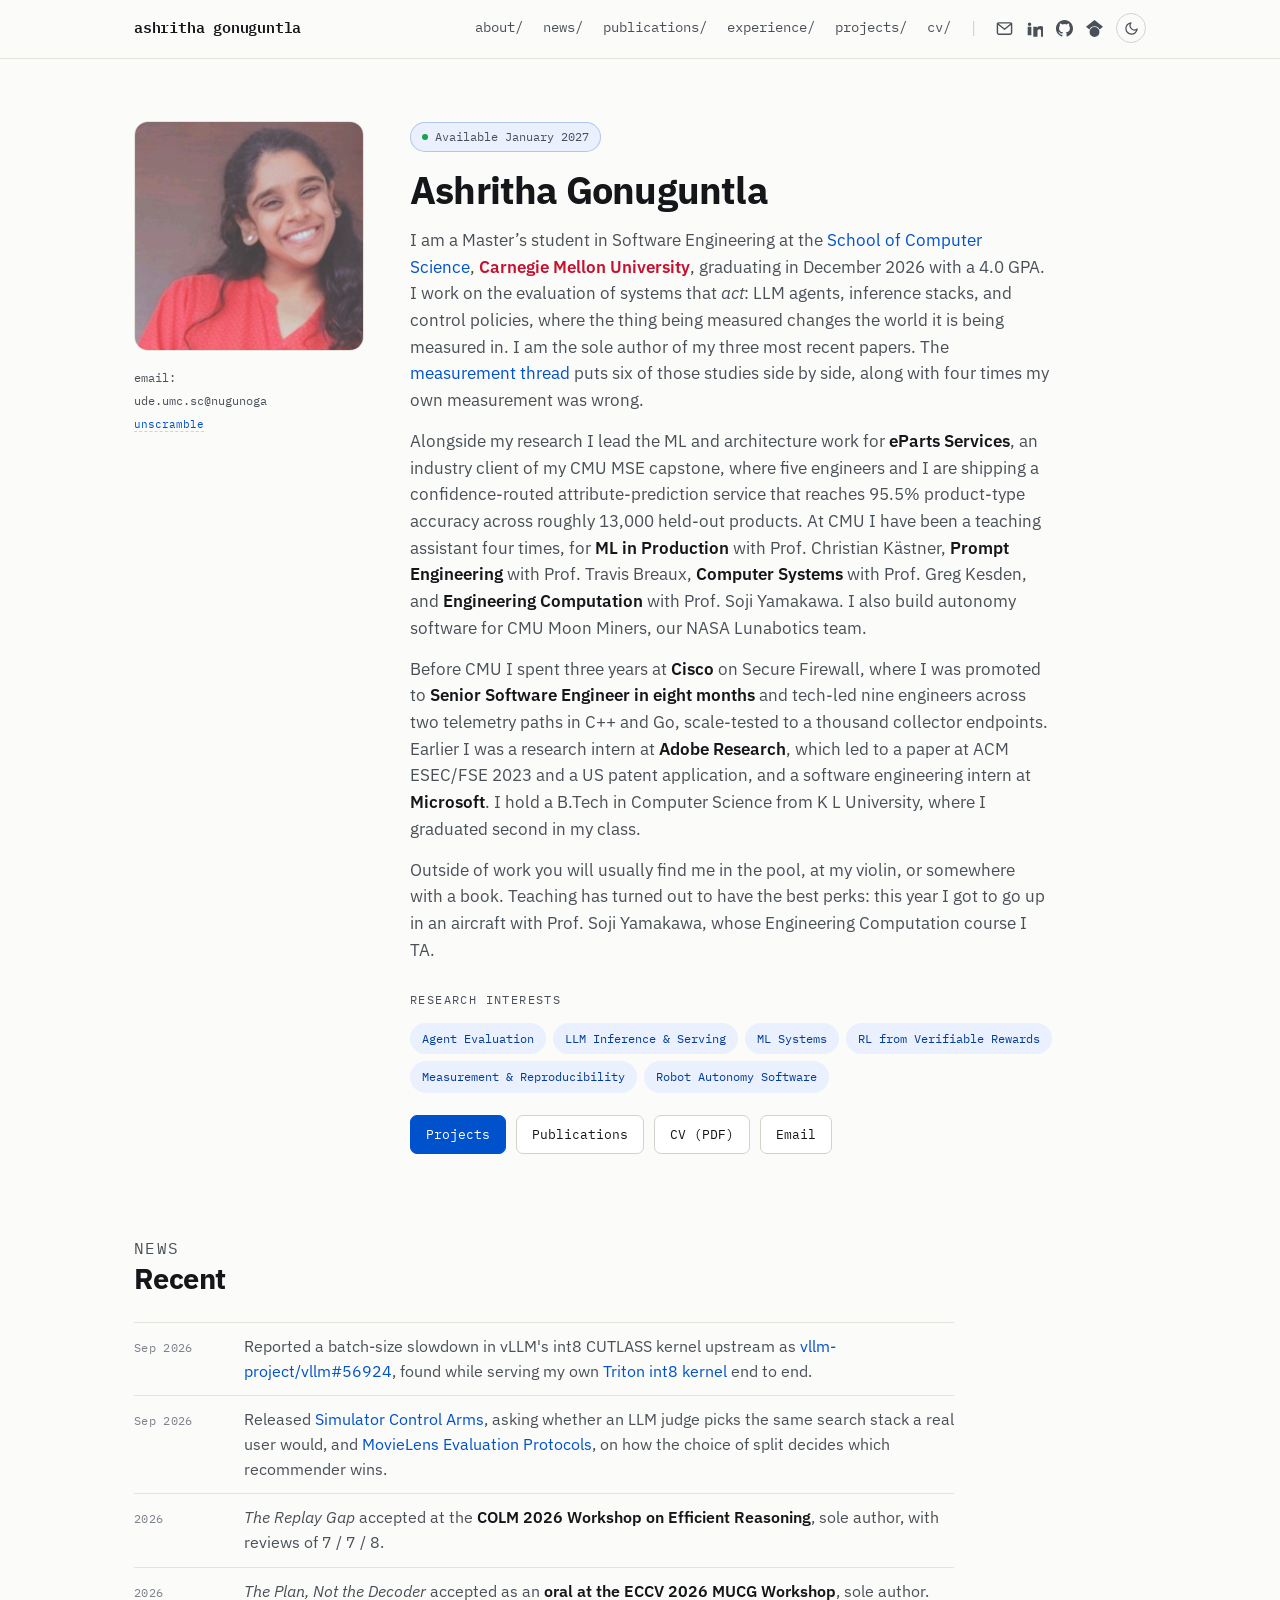
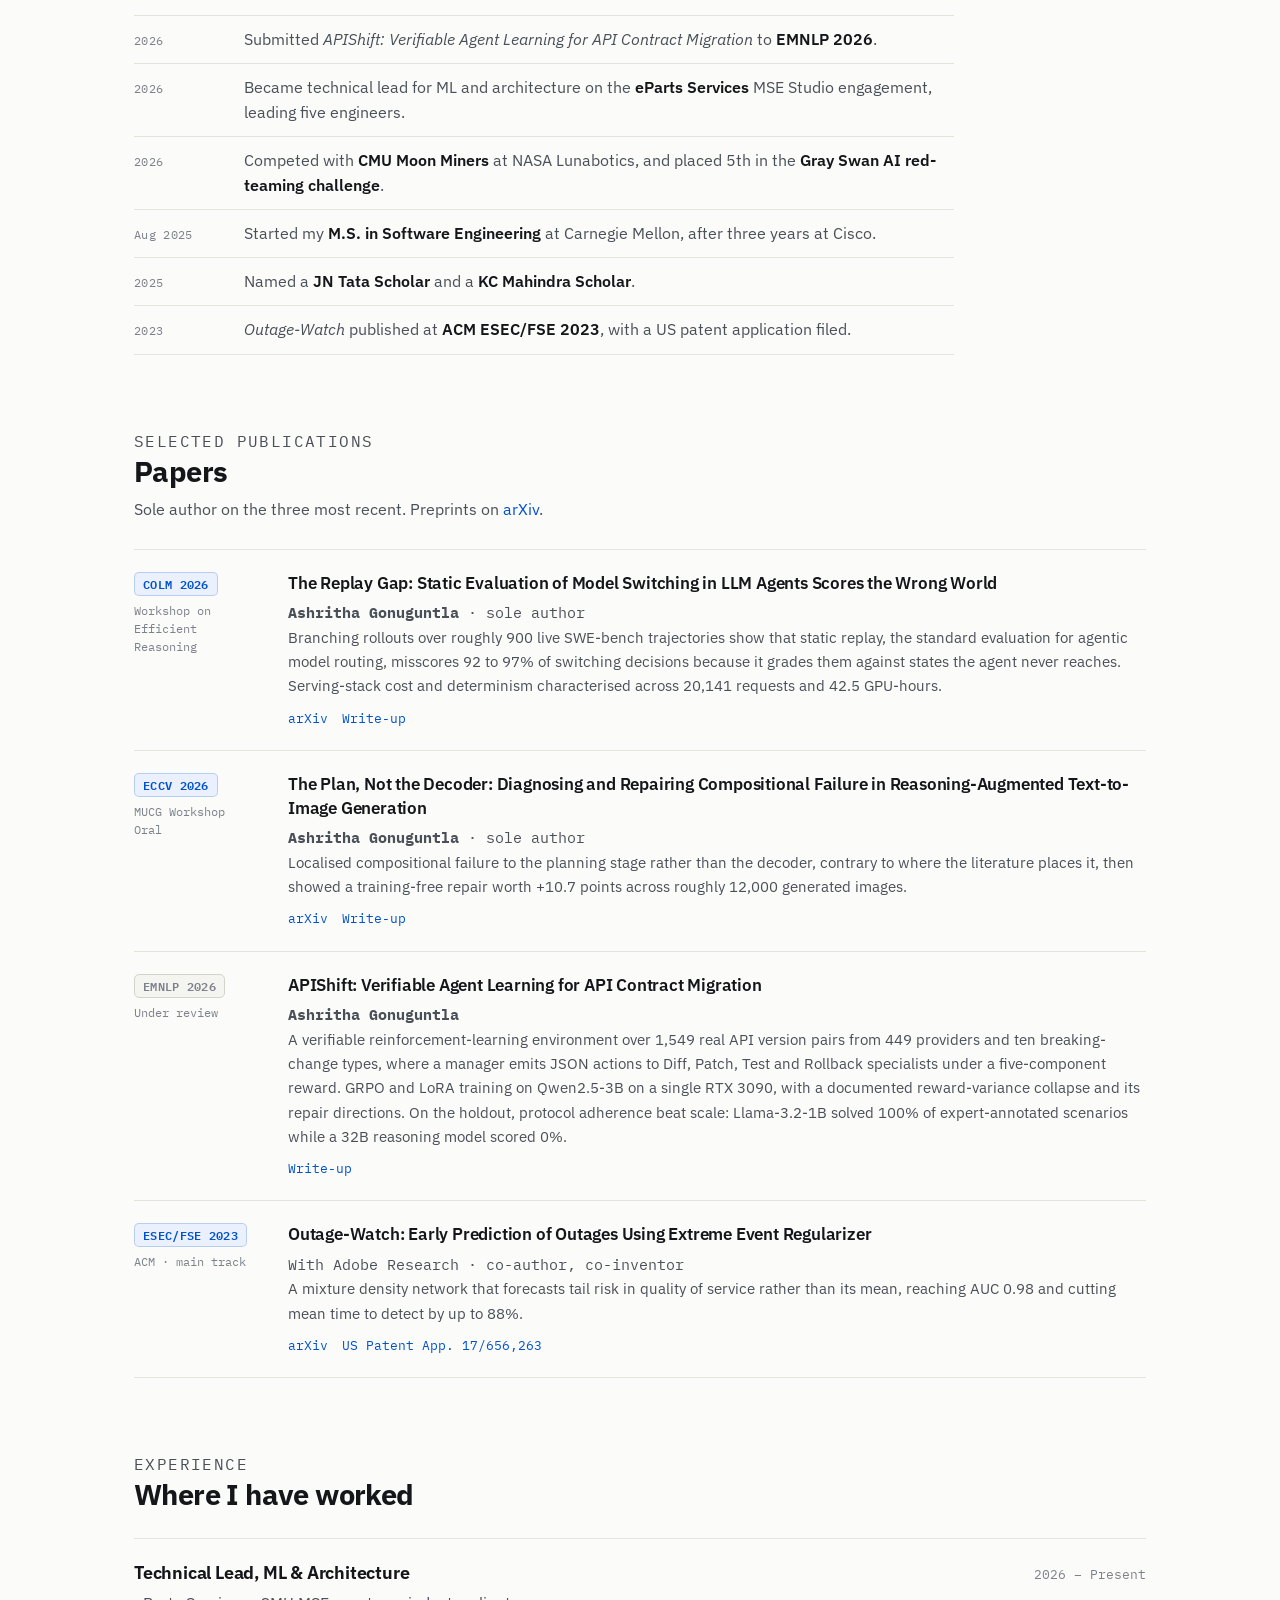
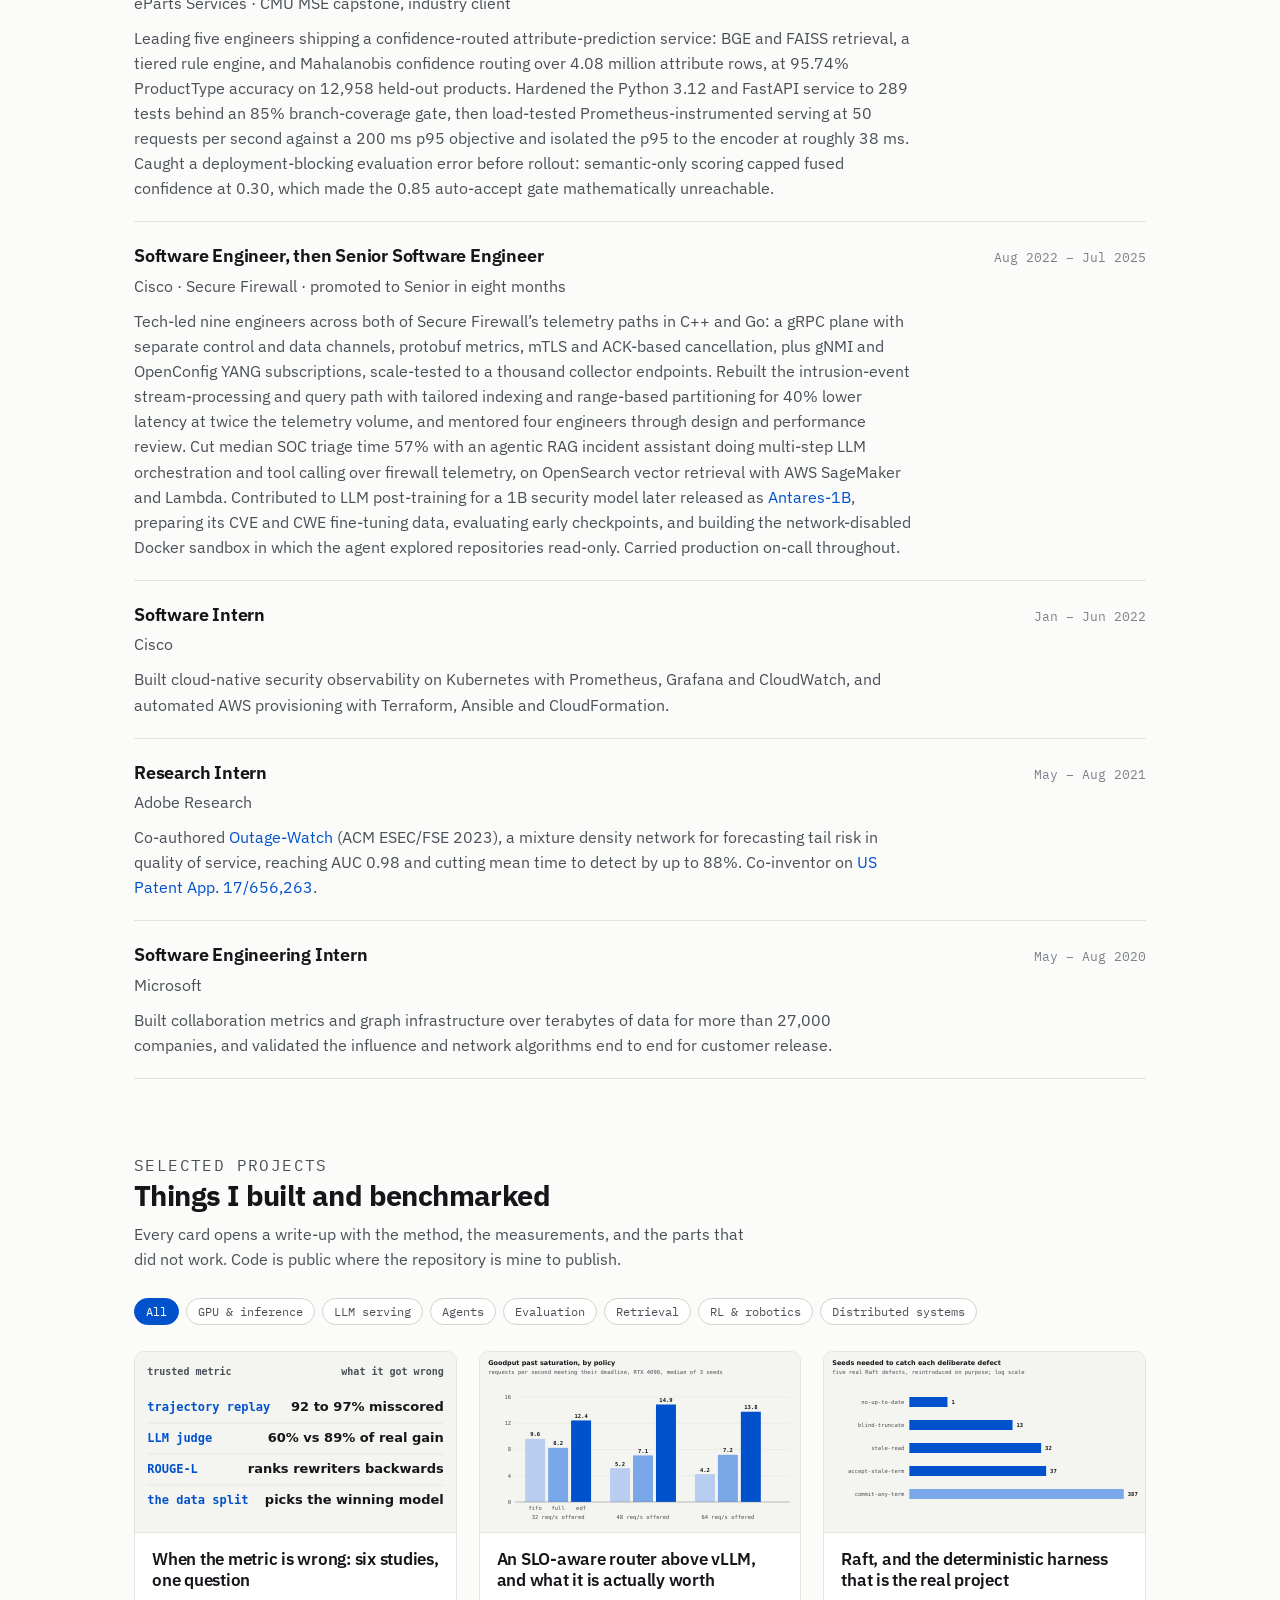
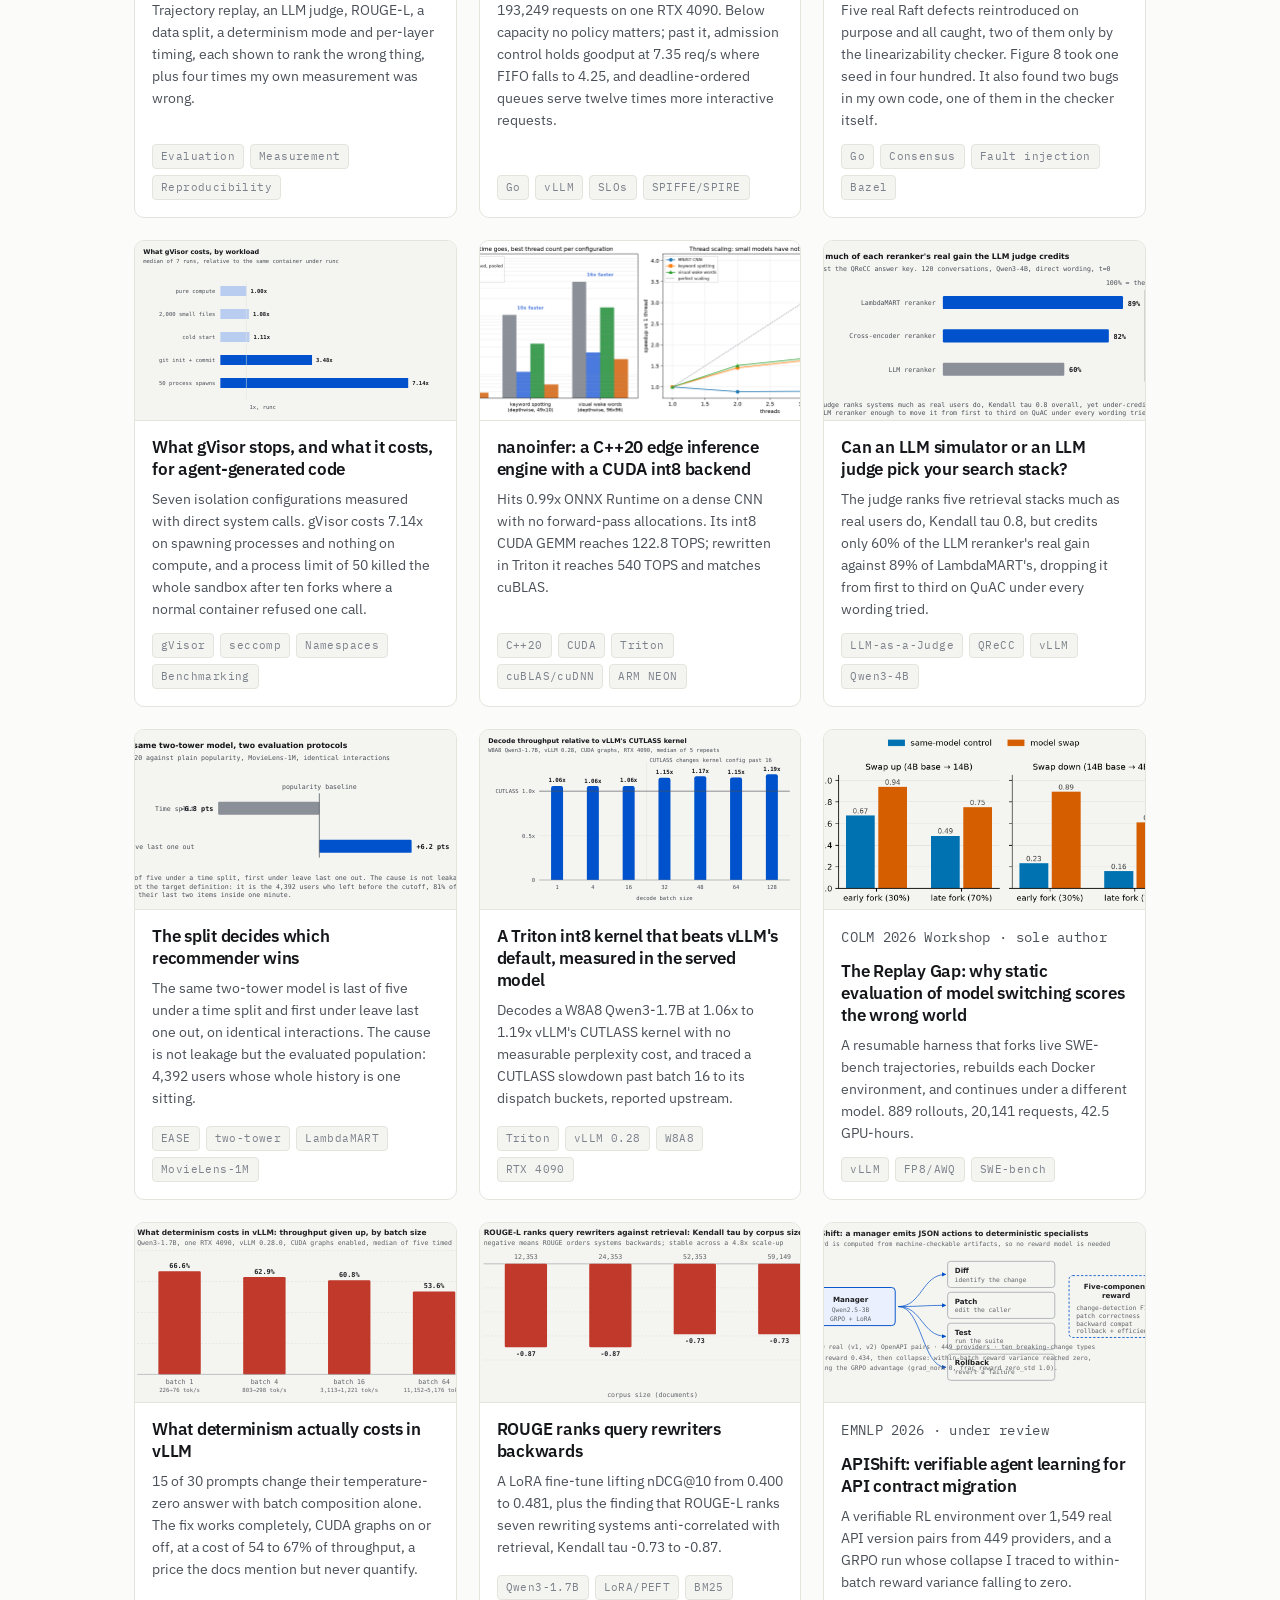
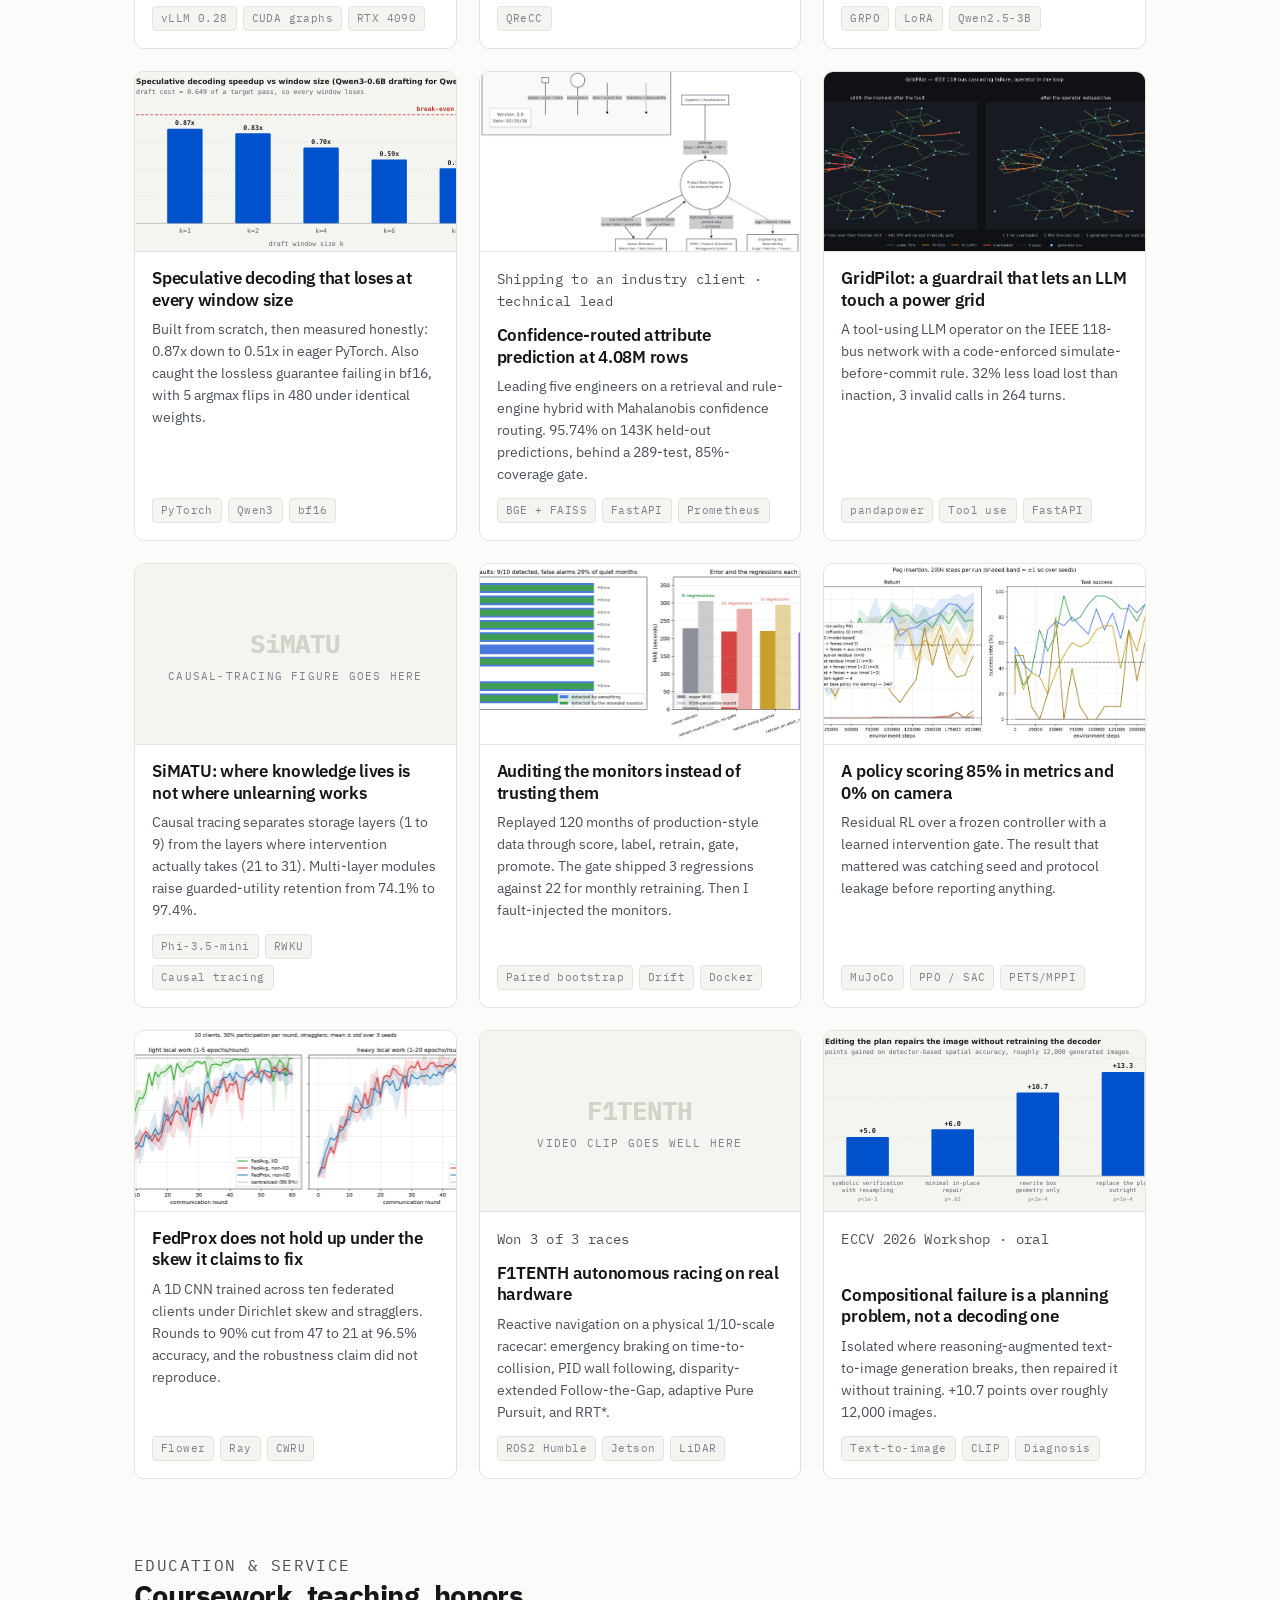
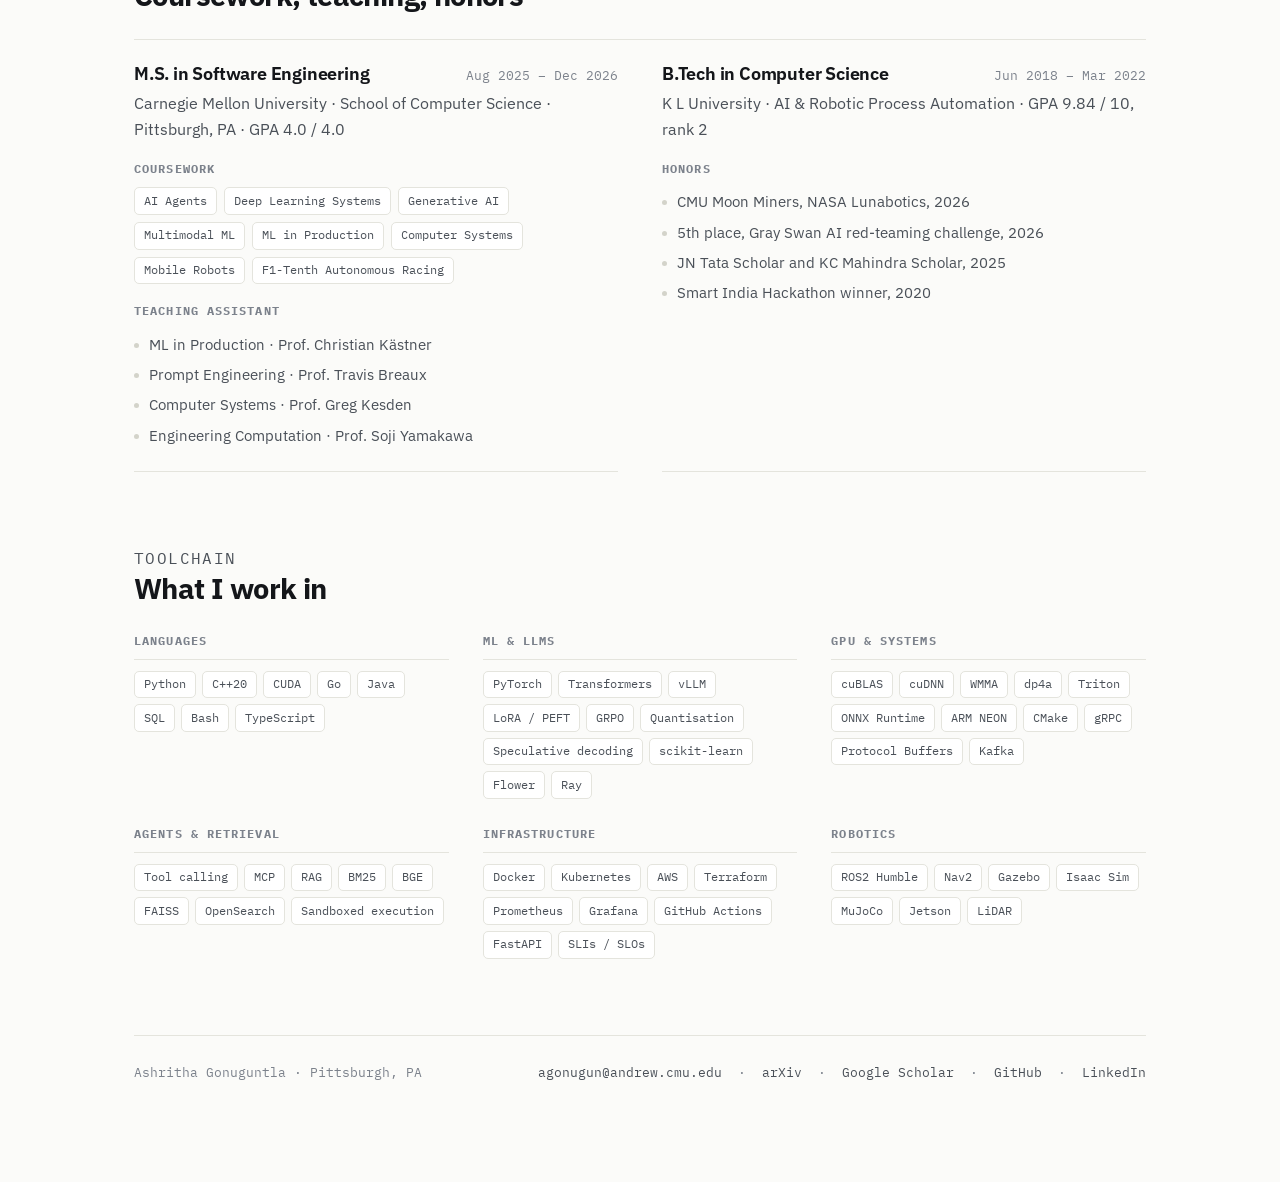
==== commit 466646f6: "Switch contact email to andrew.cmu.edu, add Google Scholar, refresh hosted CV The hosted CV was last" ====
--- a/index.html
+++ b/index.html
@@ -29,7 +29,7 @@
       <a href="Ashritha_Gonuguntla_CV.pdf" target="_blank" class="nav__link">cv/</a>
       <span class="nav__div">|</span>
       <div class="nav__icons">
-        <a href="mailto:agonugun@cs.cmu.edu" aria-label="Email" title="agonugun@cs.cmu.edu">
+        <a href="mailto:agonugun@andrew.cmu.edu" aria-label="Email" title="agonugun@andrew.cmu.edu">
           <svg width="17" height="17" viewBox="0 0 24 24" fill="none" stroke="currentColor" stroke-width="2" stroke-linecap="round" stroke-linejoin="round"><rect x="2" y="4" width="20" height="16" rx="2"/><path d="M22 5l-10 8L2 5"/></svg>
         </a>
         <a href="https://linkedin.com/in/ashrithagonuguntla" target="_blank" rel="noopener" aria-label="LinkedIn">
@@ -37,6 +37,9 @@
         </a>
         <a href="https://github.com/AshrithaG" target="_blank" rel="noopener" aria-label="GitHub">
           <svg width="17" height="17" viewBox="0 0 24 24" fill="currentColor"><path d="M12 0C5.37 0 0 5.37 0 12c0 5.3 3.44 9.8 8.2 11.39.6.11.82-.26.82-.58 0-.28-.01-1.04-.01-2.04-3.34.72-4.04-1.61-4.04-1.61-.55-1.39-1.34-1.76-1.34-1.76-1.09-.74.08-.73.08-.73 1.2.08 1.84 1.24 1.84 1.24 1.07 1.83 2.81 1.3 3.5 1 .1-.78.42-1.3.76-1.6-2.67-.3-5.47-1.34-5.47-5.93 0-1.31.47-2.38 1.24-3.22-.14-.3-.54-1.52.1-3.18 0 0 1.01-.32 3.3 1.23a11.5 11.5 0 0 1 6 0c2.29-1.55 3.29-1.23 3.29-1.23.64 1.66.24 2.88.12 3.18.77.84 1.23 1.91 1.23 3.22 0 4.61-2.8 5.63-5.48 5.92.42.36.81 1.1.81 2.22 0 1.6-.01 2.9-.01 3.29 0 .32.21.69.83.57C20.57 21.8 24 17.3 24 12 24 5.37 18.63 0 12 0z"/></svg>
+        </a>
+        <a href="https://scholar.google.com/citations?hl=en&amp;user=d0pZ2-QAAAAJ" target="_blank" rel="noopener" aria-label="Google Scholar" title="Google Scholar">
+          <svg width="17" height="17" viewBox="0 0 24 24" fill="currentColor"><path d="M12 24a7 7 0 1 1 0-14 7 7 0 0 1 0 14zm0-24L0 9.5l4.84 3.77A7.99 7.99 0 0 1 12 9a7.99 7.99 0 0 1 7.16 4.27L24 9.5 12 0z"/></svg>
         </a>
         <button class="nav__toggle" aria-label="Toggle theme"></button>
       </div>
@@ -119,7 +122,7 @@
         <a class="btn btn--solid" href="#projects">Projects</a>
         <a class="btn" href="#publications">Publications</a>
         <a class="btn" href="Ashritha_Gonuguntla_CV.pdf" target="_blank">CV (PDF)</a>
-        <a class="btn" href="mailto:agonugun@cs.cmu.edu">Email</a>
+        <a class="btn" href="mailto:agonugun@andrew.cmu.edu">Email</a>
       </div>
     </div>
   </section>
@@ -668,8 +671,9 @@
   <footer class="footer">
     <span>Ashritha Gonuguntla &middot; Pittsburgh, PA</span>
     <span>
-      <a href="mailto:agonugun@cs.cmu.edu">agonugun@cs.cmu.edu</a> &nbsp;&middot;&nbsp;
+      <a href="mailto:agonugun@andrew.cmu.edu">agonugun@andrew.cmu.edu</a> &nbsp;&middot;&nbsp;
       <a href="https://arxiv.org/search/?searchtype=author&amp;query=Gonuguntla%2C+A" target="_blank" rel="noopener">arXiv</a> &nbsp;&middot;&nbsp;
+      <a href="https://scholar.google.com/citations?hl=en&amp;user=d0pZ2-QAAAAJ" target="_blank" rel="noopener">Google Scholar</a> &nbsp;&middot;&nbsp;
       <a href="https://github.com/AshrithaG" target="_blank" rel="noopener">GitHub</a> &nbsp;&middot;&nbsp;
       <a href="https://linkedin.com/in/ashrithagonuguntla" target="_blank" rel="noopener">LinkedIn</a>
     </span>
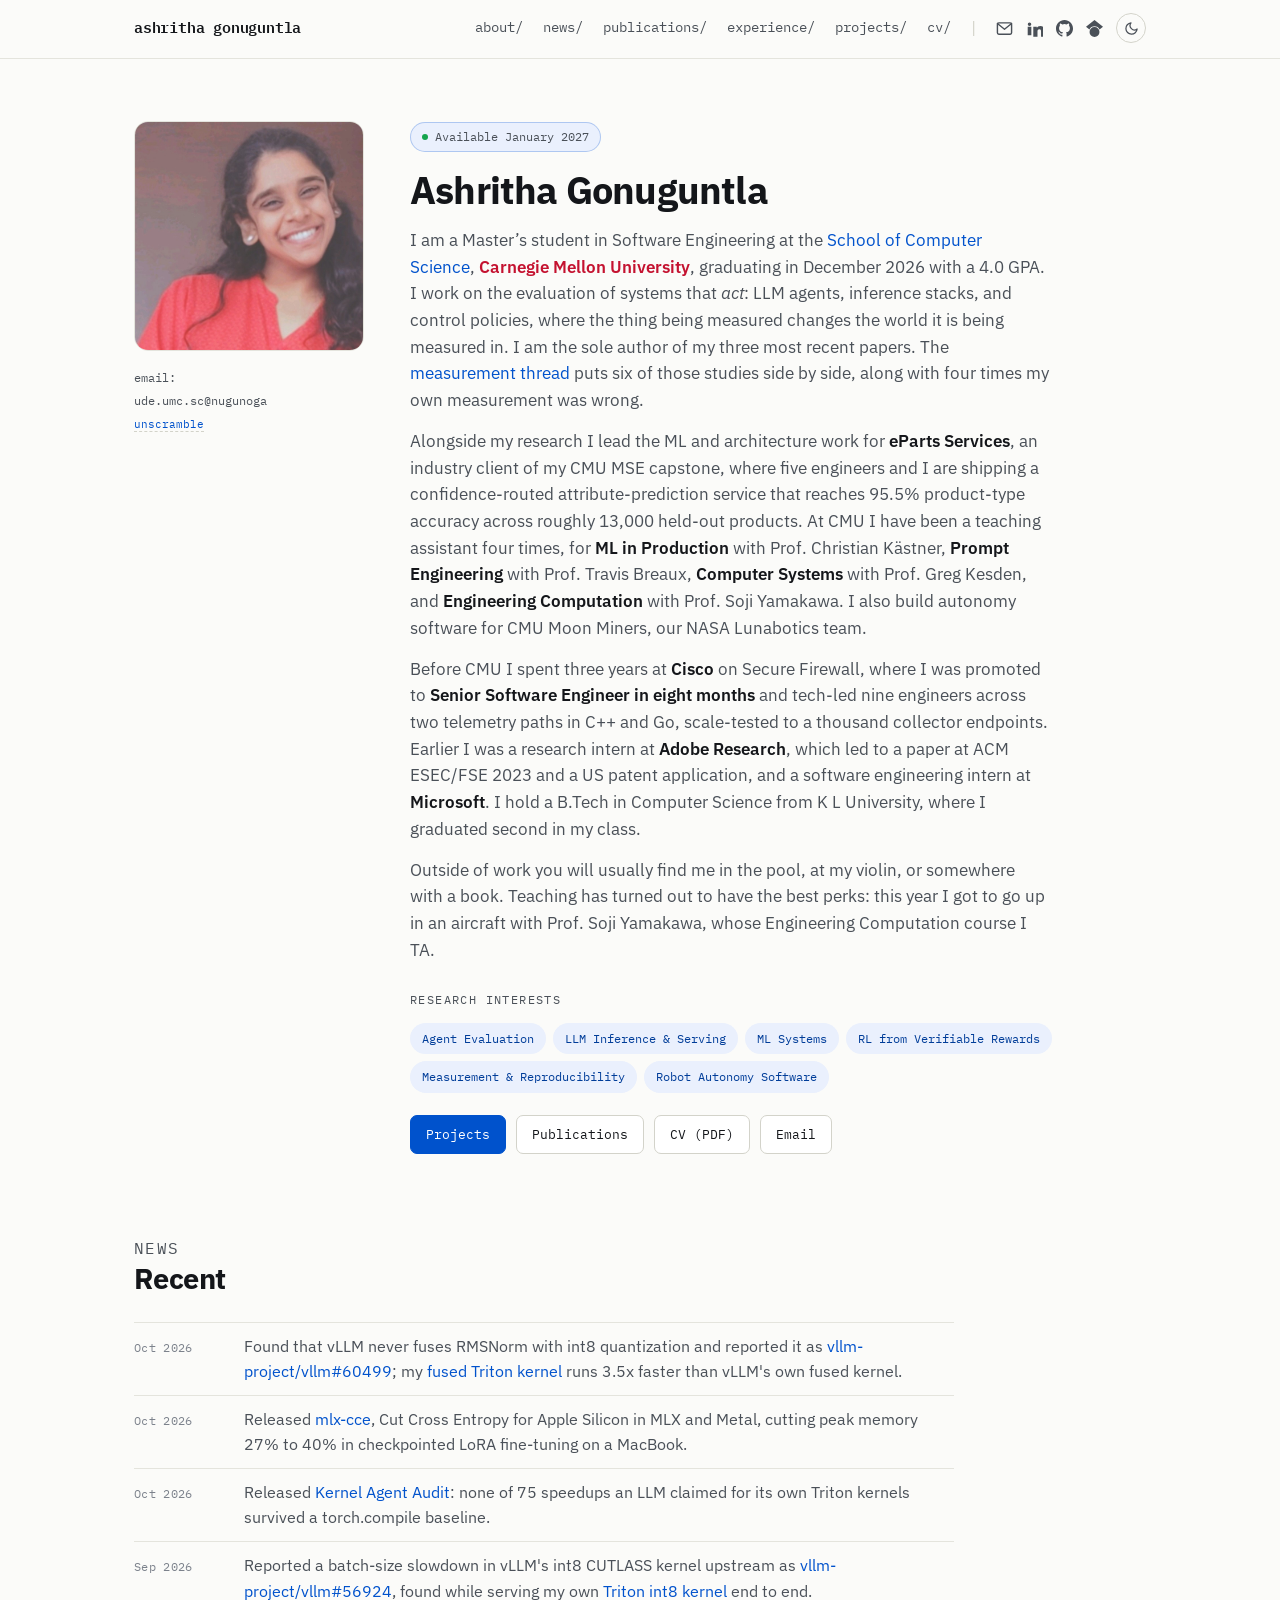
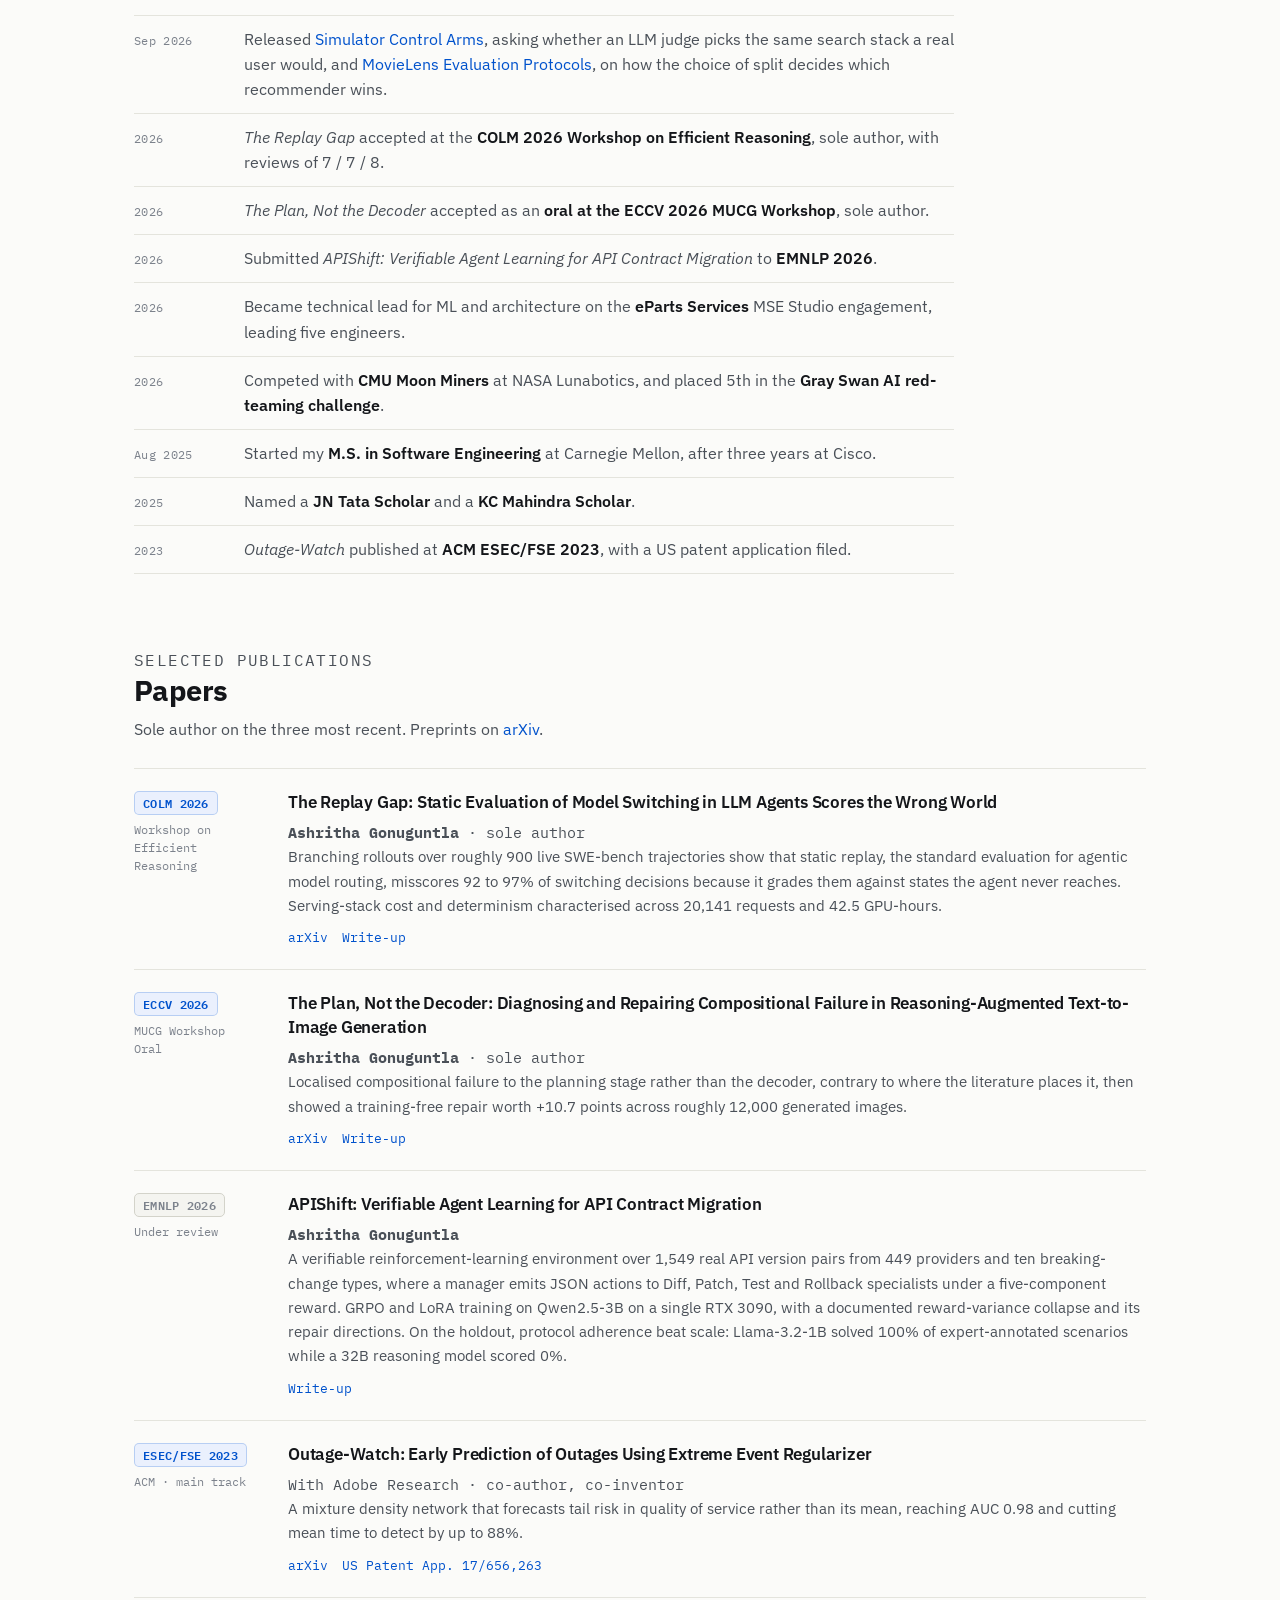
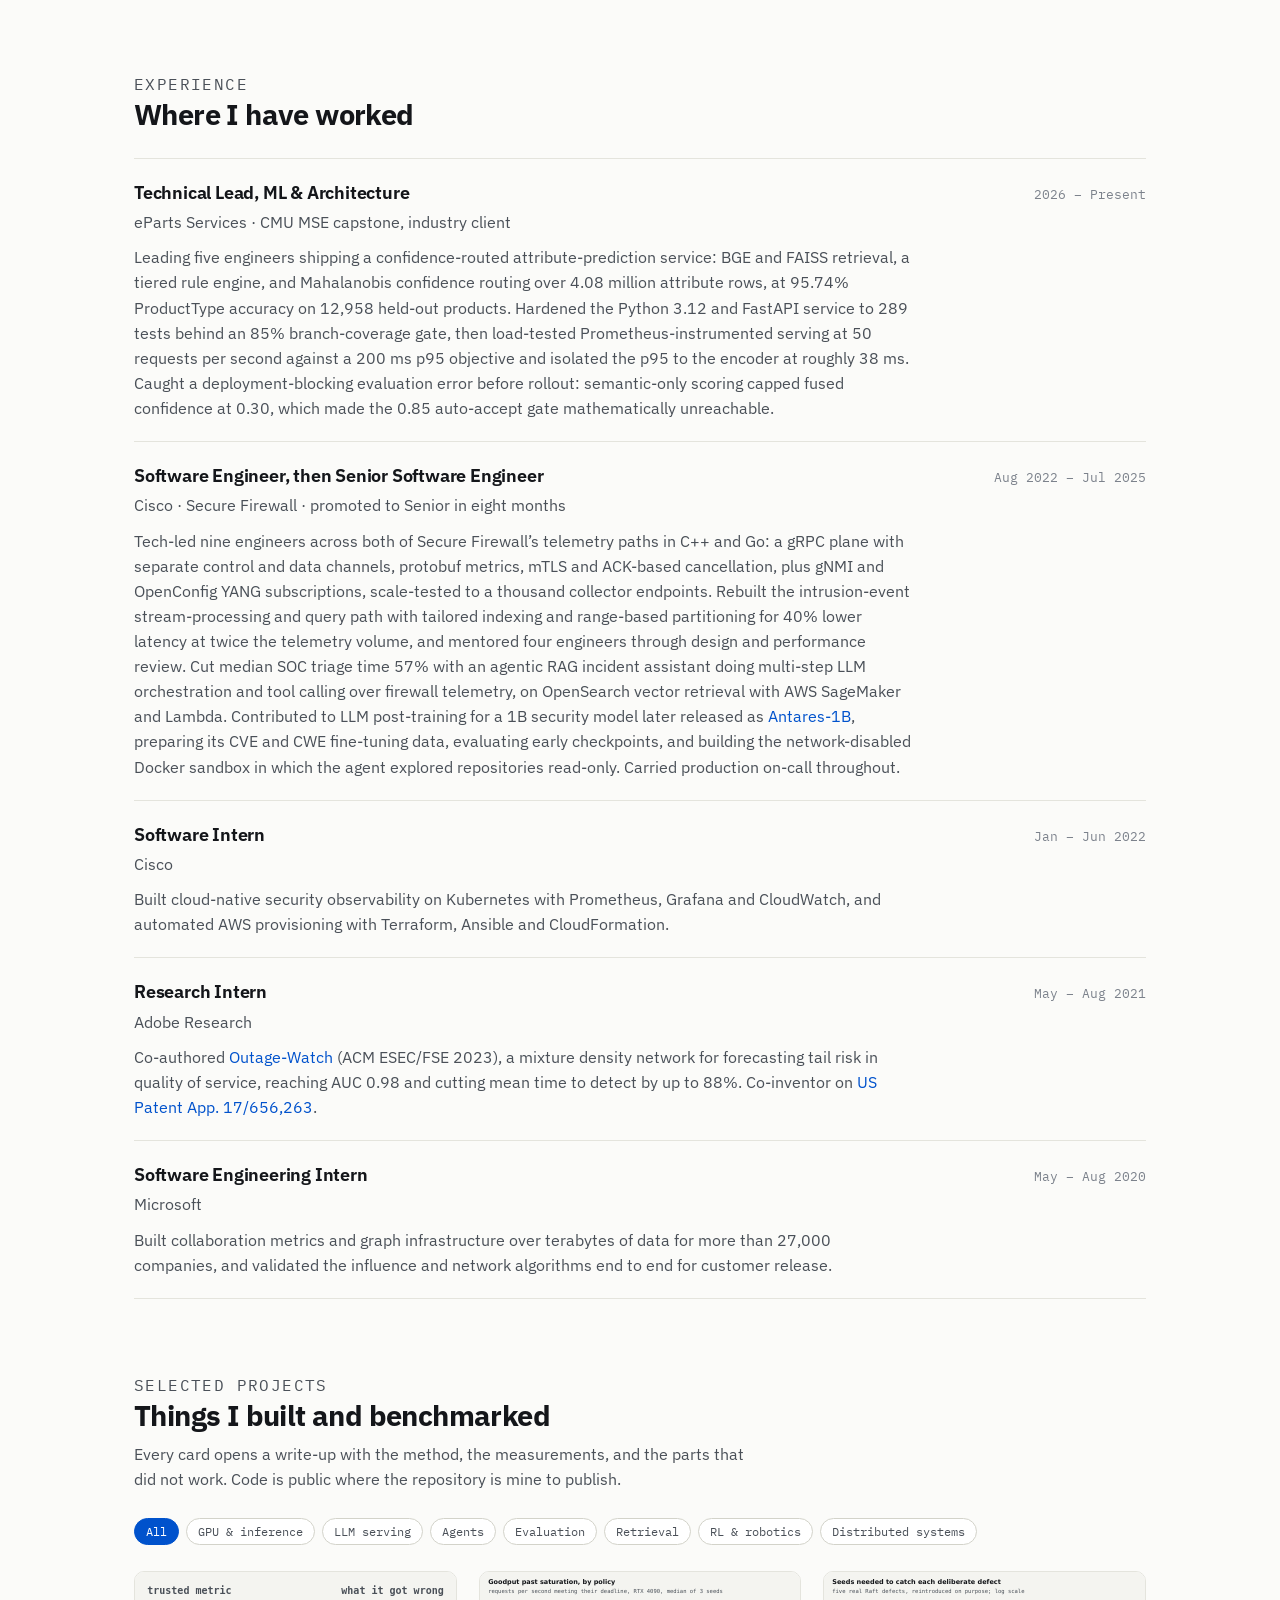
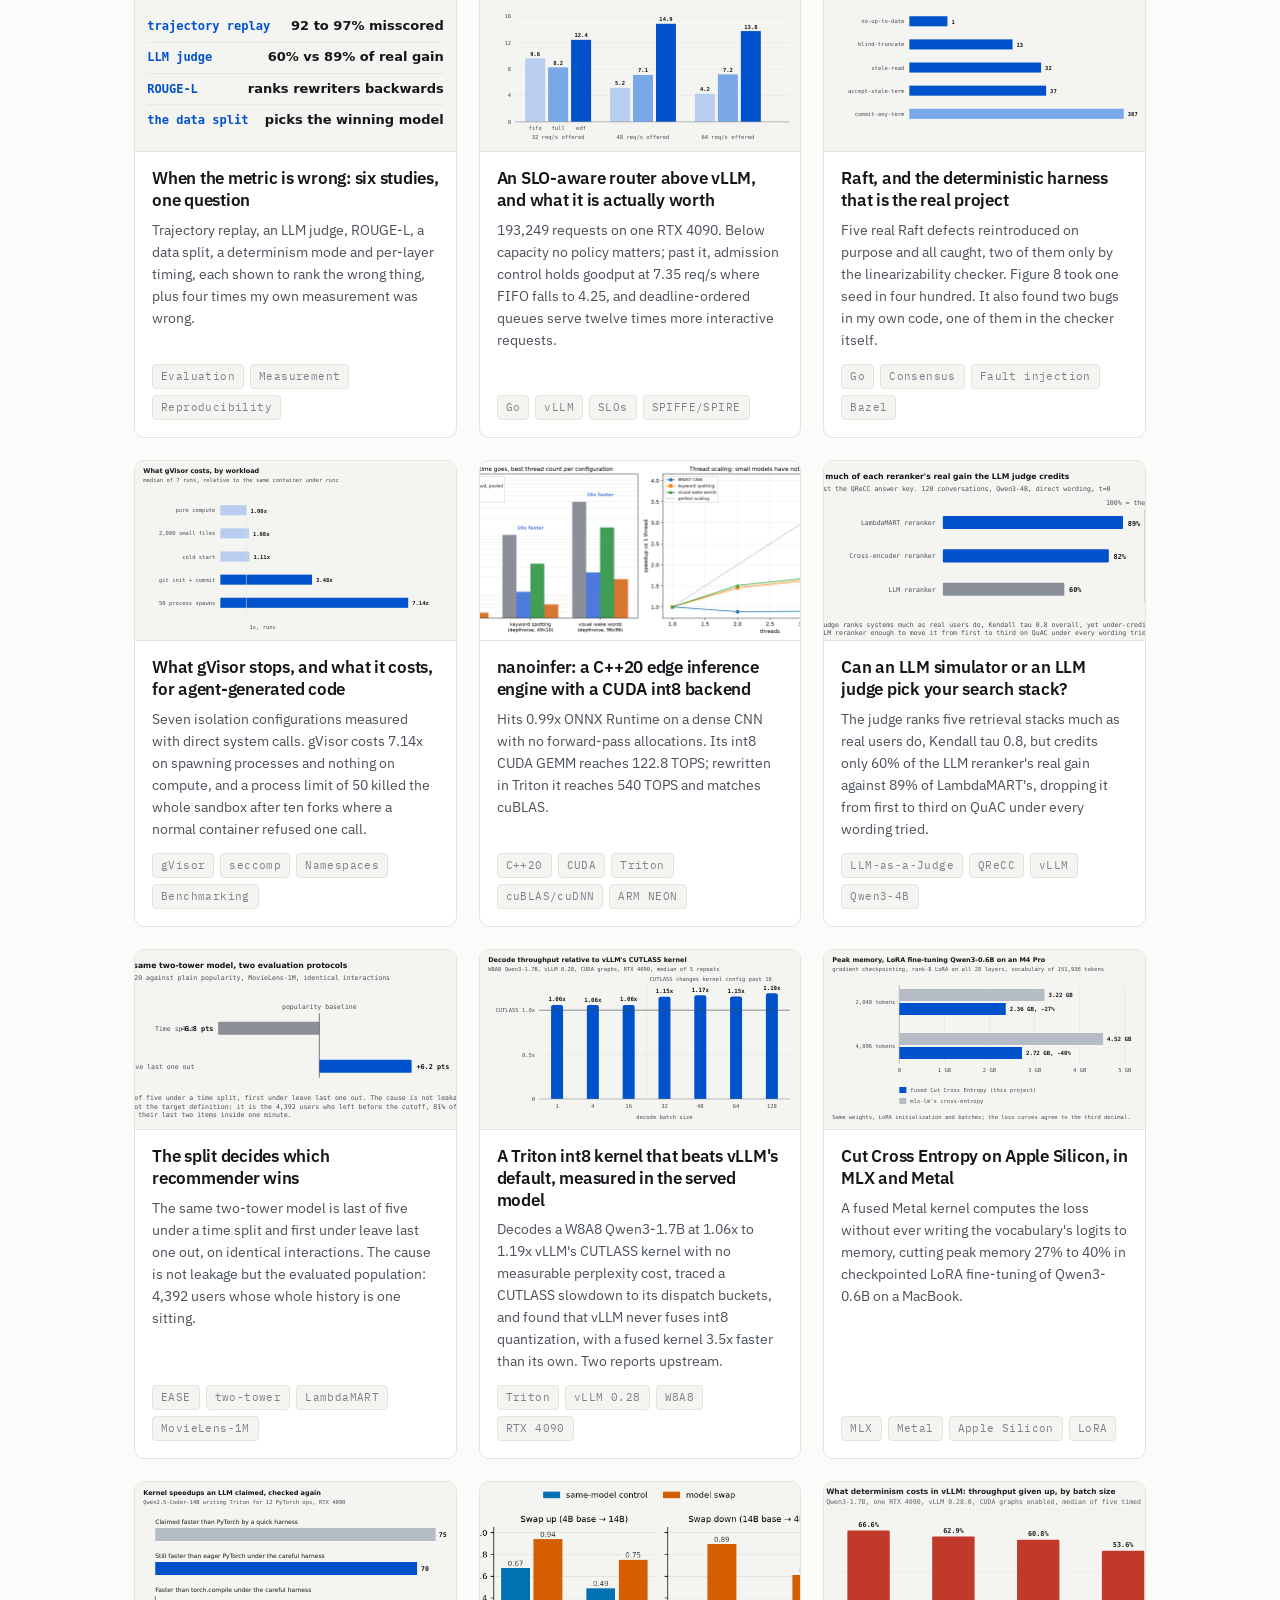
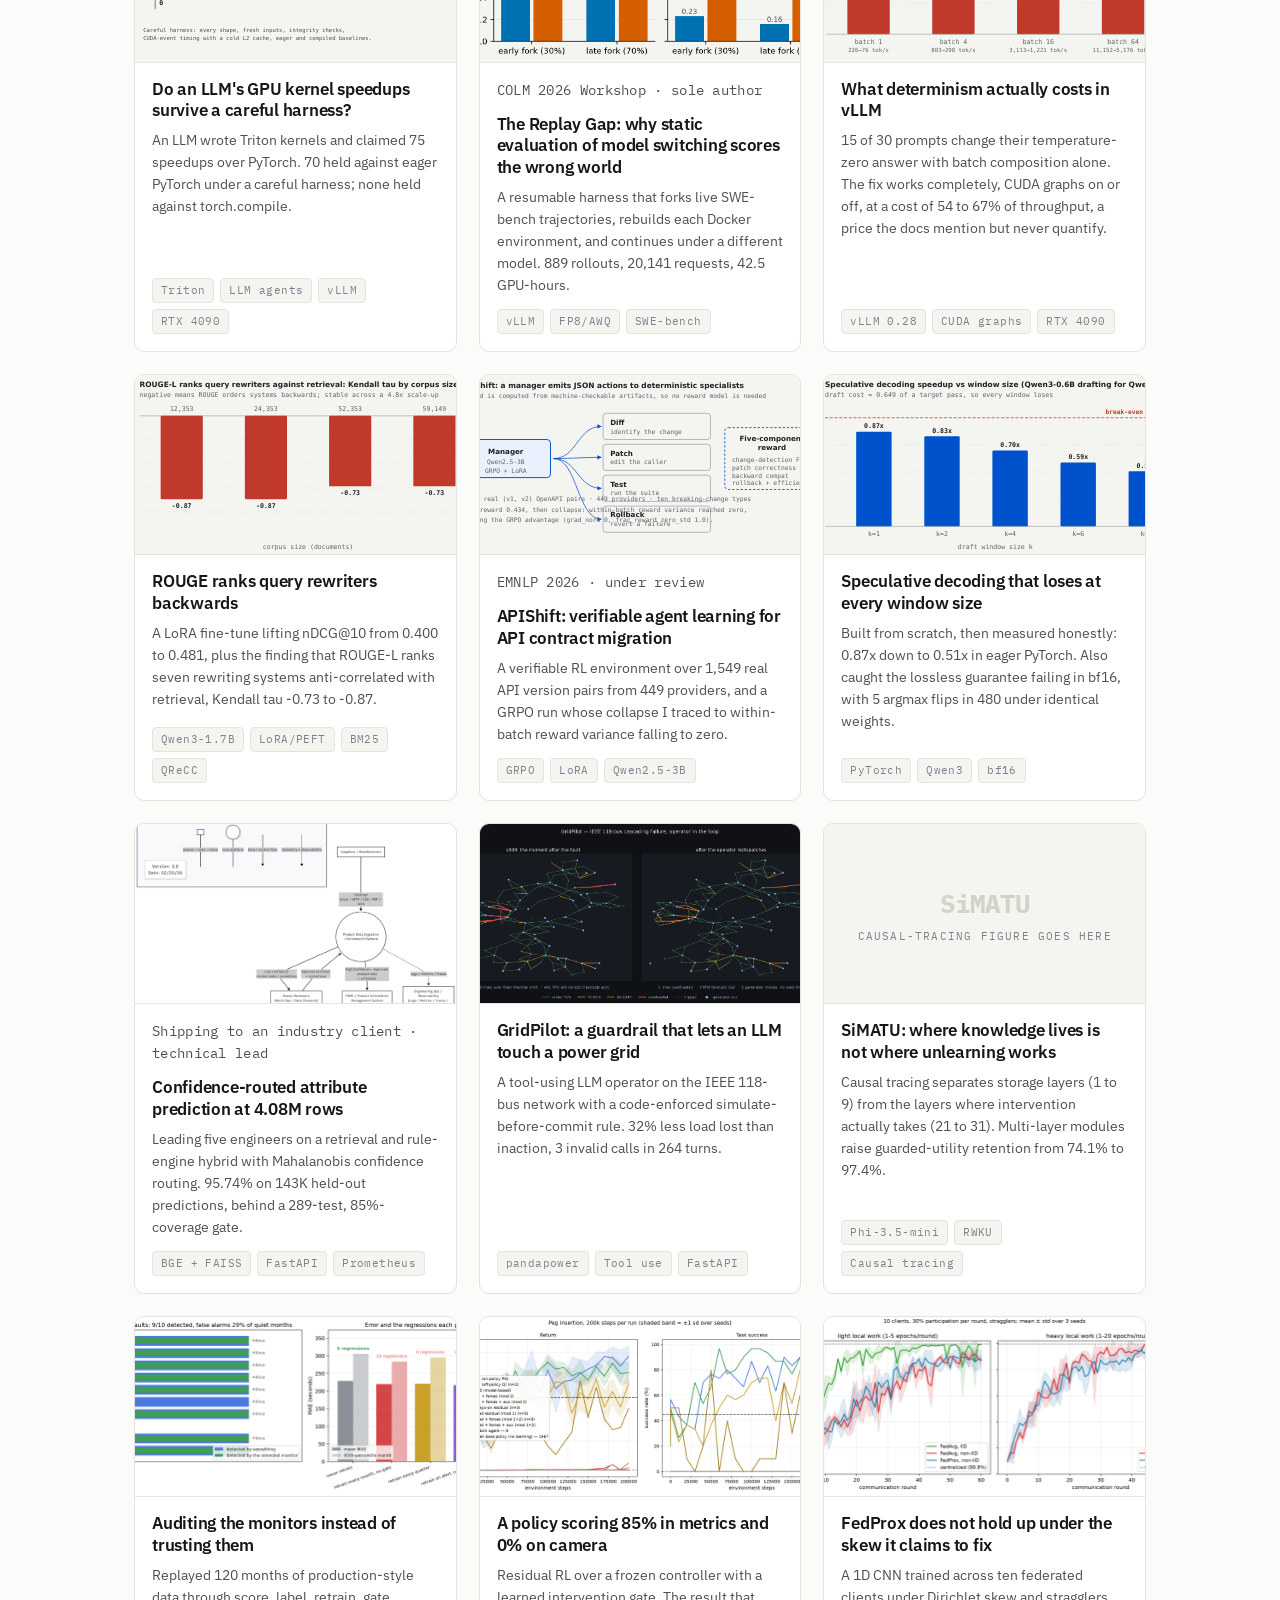
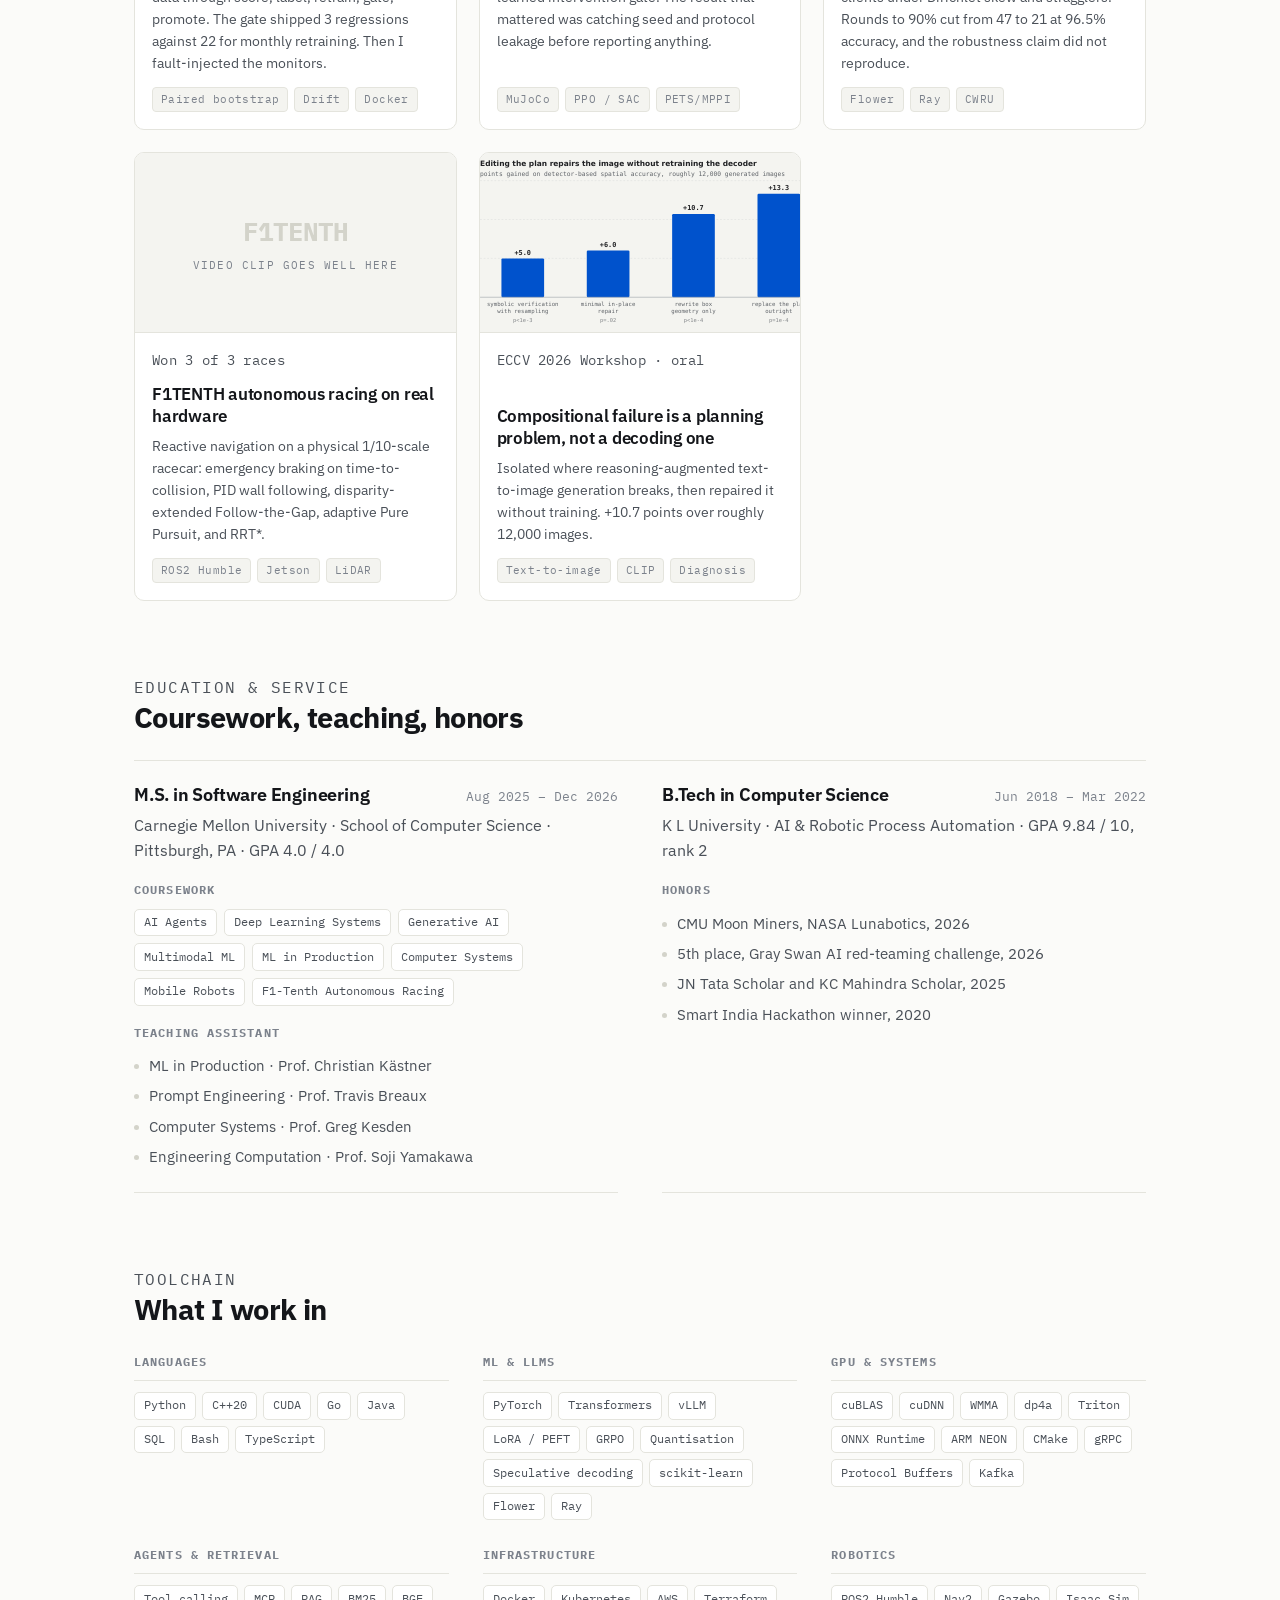
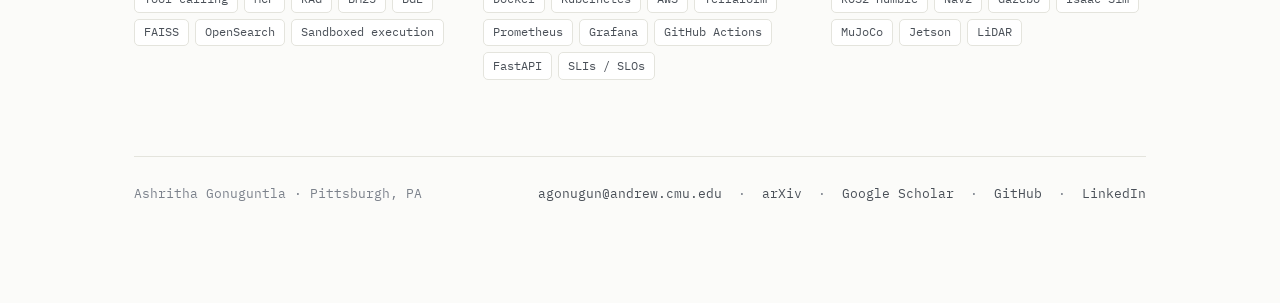
==== commit f97ad518: "Add mlx-cce and Kernel Agent Audit, and the int8 fusion finding" ====
--- a/index.html
+++ b/index.html
@@ -136,6 +136,16 @@
   <!-- REPLACE: add the exact months. Every item below is taken from your own CV, but only the
        Aug 2025 date is stated there, so the rest are years only. Fill them in before sharing. -->
   <ul class="news">
+    <li><span class="news__d">Oct 2026</span>
+      <span class="news__t">Found that vLLM never fuses RMSNorm with int8 quantization and reported it as
+      <a href="https://github.com/vllm-project/vllm/issues/60499" target="_blank" rel="noopener">vllm-project/vllm#60499</a>;
+      my <a href="projects/projects.html?p=int8-linear">fused Triton kernel</a> runs 3.5x faster than vLLM's own fused kernel.</span></li>
+    <li><span class="news__d">Oct 2026</span>
+      <span class="news__t">Released <a href="projects/projects.html?p=mlx-cce">mlx-cce</a>, Cut Cross Entropy for Apple
+      Silicon in MLX and Metal, cutting peak memory 27% to 40% in checkpointed LoRA fine-tuning on a MacBook.</span></li>
+    <li><span class="news__d">Oct 2026</span>
+      <span class="news__t">Released <a href="projects/projects.html?p=kernel-agent-audit">Kernel Agent Audit</a>: none of
+      75 speedups an LLM claimed for its own Triton kernels survived a torch.compile baseline.</span></li>
     <li><span class="news__d">Sep 2026</span>
       <span class="news__t">Reported a batch-size slowdown in vLLM's int8 CUTLASS kernel upstream as
       <a href="https://github.com/vllm-project/vllm/issues/56924" target="_blank" rel="noopener">vllm-project/vllm#56924</a>,
@@ -447,8 +457,29 @@
       <div class="card__body">
         <h3 class="card__title">A Triton int8 kernel that beats vLLM's default, measured in the served model</h3>
         <p>Decodes a W8A8 Qwen3-1.7B at 1.06x to 1.19x vLLM's CUTLASS kernel with no measurable perplexity
-           cost, and traced a CUTLASS slowdown past batch 16 to its dispatch buckets, reported upstream.</p>
+           cost, traced a CUTLASS slowdown to its dispatch buckets, and found that vLLM never fuses int8
+           quantization, with a fused kernel 3.5x faster than its own. Two reports upstream.</p>
         <div class="card__tags"><span class="tag">Triton</span><span class="tag">vLLM 0.28</span><span class="tag">W8A8</span><span class="tag">RTX 4090</span></div>
+      </div>
+    </a>
+
+    <a class="card" href="projects/projects.html?p=mlx-cce" data-tags="gpu">
+      <div class="card__media"><img src="projects/mlx-cce/images/hero.svg" alt=""></div>
+      <div class="card__body">
+        <h3 class="card__title">Cut Cross Entropy on Apple Silicon, in MLX and Metal</h3>
+        <p>A fused Metal kernel computes the loss without ever writing the vocabulary's logits to memory,
+           cutting peak memory 27% to 40% in checkpointed LoRA fine-tuning of Qwen3-0.6B on a MacBook.</p>
+        <div class="card__tags"><span class="tag">MLX</span><span class="tag">Metal</span><span class="tag">Apple Silicon</span><span class="tag">LoRA</span></div>
+      </div>
+    </a>
+
+    <a class="card" href="projects/projects.html?p=kernel-agent-audit" data-tags="gpu|eval|agents">
+      <div class="card__media"><img src="projects/kernel-agent-audit/images/hero.svg" alt=""></div>
+      <div class="card__body">
+        <h3 class="card__title">Do an LLM's GPU kernel speedups survive a careful harness?</h3>
+        <p>An LLM wrote Triton kernels and claimed 75 speedups over PyTorch. 70 held against eager PyTorch
+           under a careful harness; none held against torch.compile.</p>
+        <div class="card__tags"><span class="tag">Triton</span><span class="tag">LLM agents</span><span class="tag">vLLM</span><span class="tag">RTX 4090</span></div>
       </div>
     </a>
 
